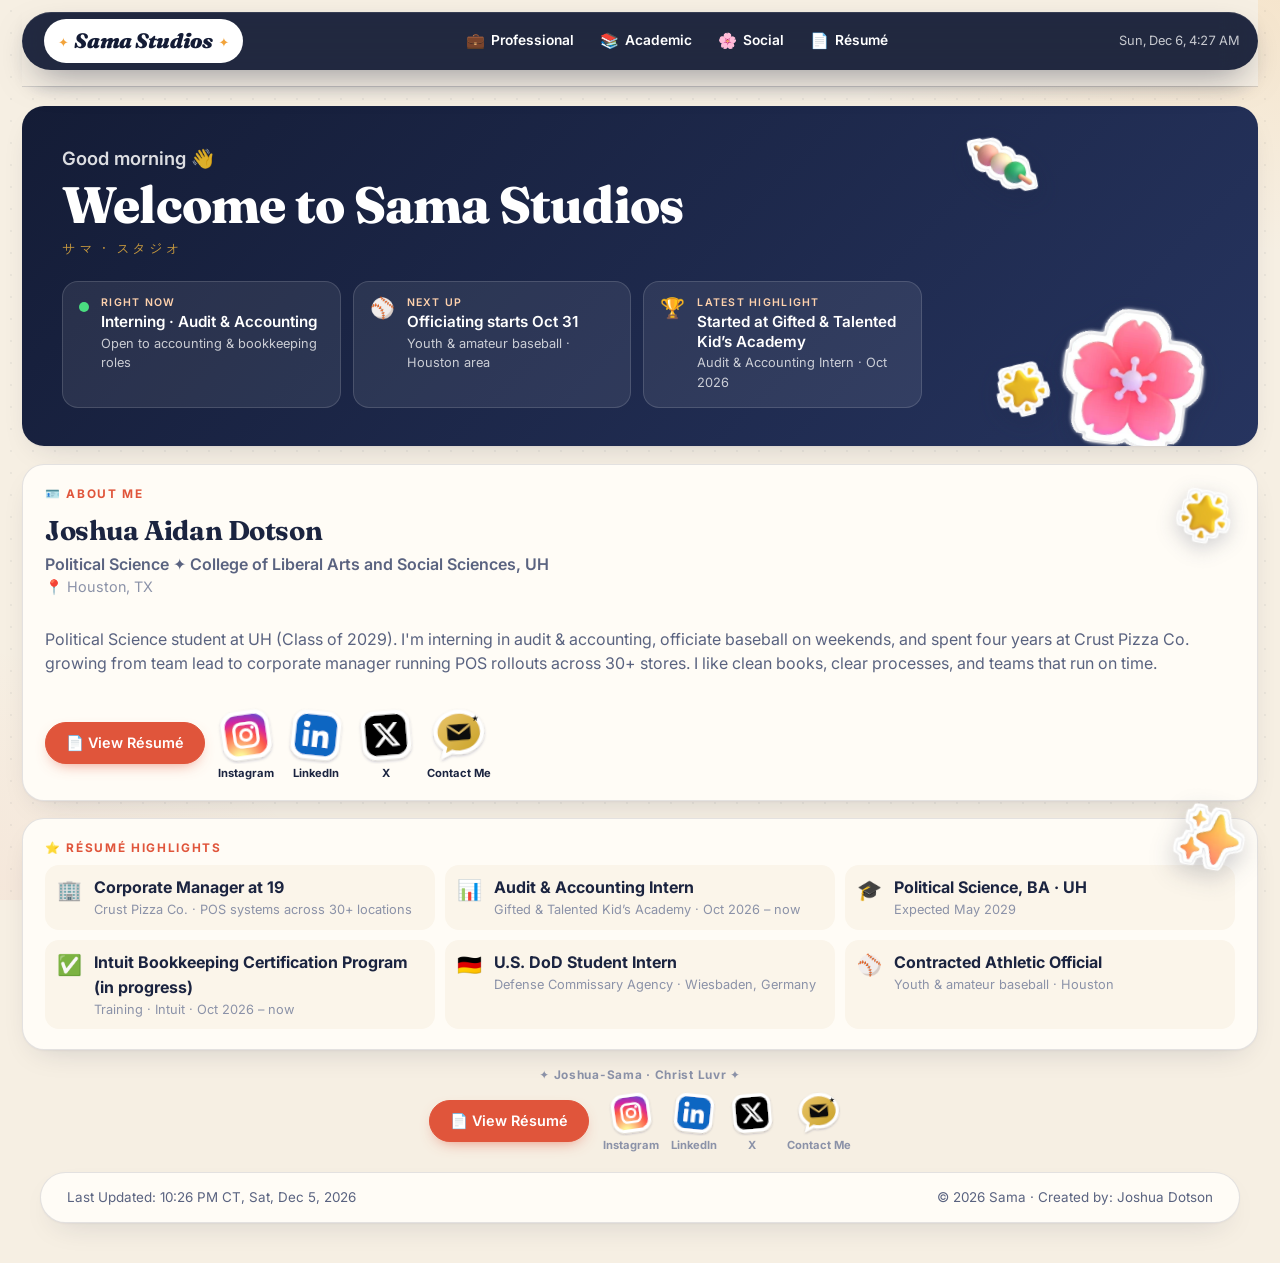
==== index.html @ 43562897 "Fix: Academic hero sticker row clipped 'Contact Me' at phone width after X sticker was added; hero b" ====
<!DOCTYPE html>
<html lang="en"><head><meta charset="UTF-8"><meta name="viewport" content="width=device-width, initial-scale=1">
<title>Professional Board · Sama — Joshua Dotson</title><link rel="manifest" href="manifest.webmanifest?v=3"><meta name="theme-color" content="#141C36"><meta name="apple-mobile-web-app-capable" content="yes"><meta name="mobile-web-app-capable" content="yes"><meta name="apple-mobile-web-app-title" content="Sama Studios"><meta name="apple-mobile-web-app-status-bar-style" content="black-translucent">
<meta name="description" content="N/A">
<link rel="icon" href="assets/favicon.svg?v=3" type="image/svg+xml"><link rel="icon" type="image/png" sizes="32x32" href="assets/favicon-32.png?v=3"><link rel="icon" type="image/png" sizes="16x16" href="assets/favicon-16.png?v=3"><link rel="apple-touch-icon" sizes="180x180" href="assets/apple-touch-icon.png?v=3">
<link rel="preconnect" href="https://fonts.googleapis.com"><link rel="preconnect" href="https://fonts.gstatic.com" crossorigin>
<link href="https://fonts.googleapis.com/css2?family=Inter:wght@400;500;600;700&family=Sora:wght@500;600;700&family=Fraunces:ital,opsz,wght@0,9..144,600..900;1,9..144,600..900&family=Zen+Kaku+Gothic+New:wght@700&display=swap" rel="stylesheet">
<link rel="stylesheet" href="sama-nav.css?v=19"><link rel="stylesheet" href="style.css?v=17"><link rel="stylesheet" href="public-v7.css?v=24"></head>
<body data-page="home">
<div class="bg" aria-hidden="true"></div>
<div id="sama-nav" class="nav-host"></div>
<main class="dash board" id="b-home" data-board="home" data-title="Sama Studios">
<section class="glass panel s12 home-hero"><img class="stk hh-stk" src="assets/stickers/p_cherry_blossom.webp" alt="" aria-hidden="true"><img class="stk hh-stk3" src="assets/stickers/p_glowing_star.webp" alt="" aria-hidden="true"><img class="stk hh-stk2" src="assets/stickers/p_dango.webp" alt="" aria-hidden="true">
<p class="home-greet"><span id="home-greet">Hello</span> 👋</p><h1>Welcome to Sama Studios</h1><p class="home-kana" lang="ja">サマ · スタジオ</p>
<div class="status"><div class="st-i"><span class="st-dot" aria-hidden="true"></span><div><small>Right now</small><b>Interning · Audit &amp; Accounting</b><em>Open to accounting &amp; bookkeeping roles</em></div></div>
<div class="st-i"><span aria-hidden="true">⚾</span><div><small>Next up</small><b>Officiating starts Oct 31</b><em>Youth &amp; amateur baseball · Houston area</em></div></div>
<div class="st-i"><span aria-hidden="true">🏆</span><div><small>Latest highlight</small><b>Started at Gifted &amp; Talented Kid’s Academy</b><em>Audit &amp; Accounting Intern · Oct 2026</em></div></div></div></section>
<section class="glass panel s12 home-about"><div class="ha-top"><div><p class="eyebrow">🪪 About me</p><h2 data-sync="name">Joshua Aidan Dotson</h2><p class="ha-head" data-sync="headline">Political Science ✦ College of Liberal Arts and Social Sciences, UH</p><p class="ha-loc">📍 <span data-sync="location">Houston, TX</span></p></div><img class="ha-stk" src="assets/stickers/p_glowing_star.webp" alt="" aria-hidden="true"></div>
<p class="ha-bio" data-sync="about">Political Science student at UH (Class of 2029). I'm interning in audit &amp; accounting, officiate baseball on weekends, and spent four years at Crust Pizza Co. growing from team lead to corporate manager running POS rollouts across 30+ stores. I like clean books, clear processes, and teams that run on time.</p>
<div class="btns ha-btns"><a class="btn" href="#resume">📄 View Résumé</a><div class="soc-stks"><a class="soc-stk" href="https://instagram.com/joshuaaidandotson" target="_blank" rel="noopener" aria-label="Instagram @joshuaaidandotson"><img src="assets/stickers/stk_ig.svg" alt="" width="58" height="58"><span>Instagram</span></a><a class="soc-stk" href="https://www.linkedin.com/in/joshuaaidandotson/" target="_blank" rel="noopener" aria-label="LinkedIn"><img src="assets/stickers/stk_li.svg" alt="" width="58" height="58"><span>LinkedIn</span></a><a class="soc-stk" href="https://x.com/Joshuwuhhh" target="_blank" rel="noopener" aria-label="X @Joshuwuhhh"><img src="assets/stickers/stk_x.svg" alt="" width="58" height="58"><span>X</span></a><button class="soc-stk" type="button" data-open="contact" aria-label="Contact Me"><img src="assets/stickers/stk_ct.svg" alt="" width="58" height="58"><span>Contact Me</span></button></div></div></section>
<section class="glass panel s12 home-high"><img class="stk hl-stk" src="assets/stickers/p_sparkles.webp" alt="" aria-hidden="true"><p class="eyebrow">⭐ Résumé highlights</p><ul class="hl">
<li><span>🏢</span><div><b>Corporate Manager at 19</b><small>Crust Pizza Co. · POS systems across 30+ locations</small></div></li>
<li><span>📊</span><div><b>Audit &amp; Accounting Intern</b><small>Gifted &amp; Talented Kid’s Academy · Oct 2026 – now</small></div></li>
<li><span>🎓</span><div><b>Political Science, BA · UH</b><small>Expected May 2029</small></div></li>
<li><span>✅</span><div><b>Intuit Bookkeeping Certification Program (in progress)</b><small>Training · Intuit · Oct 2026 – now</small></div></li>
<li><span>🇩🇪</span><div><b>U.S. DoD Student Intern</b><small>Defense Commissary Agency · Wiesbaden, Germany</small></div></li>
<li><span>⚾</span><div><b>Contracted Athletic Official</b><small>Youth &amp; amateur baseball · Houston</small></div></li></ul></section>
</main>
<main class="dash board" id="b-overview" data-board="overview" data-title="Overview" hidden></main>
<main class="dash board" id="b-professional" data-board="professional" data-title="Professional Board" hidden>
<section class="glass panel hero s8 band b-pro"><span class="band-jp" lang="ja" aria-hidden="true">仕事</span><img class="stk band-stk" src="assets/stickers/p_sparkles.webp" alt="" aria-hidden="true"><img class="stk band-stk2" src="assets/stickers/p_crown.webp" alt="" aria-hidden="true"><p class="eyebrow">Contracted Athletic Official</p><h1>💼 Professional Board</h1><p class="lead"><span class="intro">Contracted Athletic Official with experience in corporate management, system development, and operations management.</span><span class="badge"><svg class="ic sm" viewBox="0 0 24 24" aria-hidden="true" focusable="false" fill="none" stroke="currentColor" stroke-width="1.8" stroke-linecap="round" stroke-linejoin="round"> <path d="M6 9H4.5a2.5 2.5 0 0 1 0-5H6" /> <path d="M18 9h1.5a2.5 2.5 0 0 0 0-5H18" /> <path d="M4 22h16" /> <path d="M10 14.66V17c0 .55-.47.98-.97 1.21C7.85 18.75 7 20.24 7 22" /> <path d="M14 14.66V17c0 .55.47.98.97 1.21C16.15 18.75 17 20.24 17 22" /> <path d="M18 2H6v7a6 6 0 0 0 12 0V2Z" /> </svg><span class="bt"><span class="bl" data-banner="professional">Proudest accomplishment</span>: Corporate Manager at 19</span></span></p><div class="btns ha-btns"><a class="btn" href="#resume"><svg class="ic" viewBox="0 0 24 24" aria-hidden="true" focusable="false" fill="none" stroke="currentColor" stroke-width="1.8" stroke-linecap="round" stroke-linejoin="round"> <path d="M15 2H6a2 2 0 0 0-2 2v16a2 2 0 0 0 2 2h12a2 2 0 0 0 2-2V7Z" /> <path d="M14 2v4a2 2 0 0 0 2 2h4" /> <path d="M10 9H8" /> <path d="M16 13H8" /> <path d="M16 17H8" /> </svg>View Résumé</a><div class="soc-stks"><a class="soc-stk" href="https://instagram.com/joshuaaidandotson" target="_blank" rel="noopener" aria-label="Instagram @joshuaaidandotson"><img src="assets/stickers/stk_ig.svg" alt="" width="58" height="58"><span>Instagram</span></a><a class="soc-stk" href="https://www.linkedin.com/in/joshuaaidandotson/" target="_blank" rel="noopener" aria-label="LinkedIn"><img src="assets/stickers/stk_li.svg" alt="" width="58" height="58"><span>LinkedIn</span></a><a class="soc-stk" href="https://x.com/Joshuwuhhh" target="_blank" rel="noopener" aria-label="X @Joshuwuhhh"><img src="assets/stickers/stk_x.svg" alt="" width="58" height="58"><span>X</span></a><button class="soc-stk" type="button" data-open="contact" aria-label="Contact Me"><img src="assets/stickers/stk_ct.svg" alt="" width="58" height="58"><span>Contact Me</span></button></div></div></section><section class="glass panel stat-panel s4" aria-label="Crust Pizza Corporate — POS installations"><p class="slabel">Crust Pizza Corporate — POS installations</p><div class="chart" data-chart="pos"></div></section><section class="glass panel s8 r2"><div class="ptitle"><h3><svg class="ic" viewBox="0 0 24 24" aria-hidden="true" focusable="false" fill="none" stroke="currentColor" stroke-width="1.8" stroke-linecap="round" stroke-linejoin="round"> <path d="M16 20V4a2 2 0 0 0-2-2h-4a2 2 0 0 0-2 2v16" /> <rect width="20" height="14" x="2" y="6" rx="2" /> </svg>Jobs</h3></div><div class="item"><div class="ihead"><h4><svg class="ic sm" viewBox="0 0 24 24" aria-hidden="true" focusable="false" fill="none" stroke="currentColor" stroke-width="1.8" stroke-linecap="round" stroke-linejoin="round"> <path d="M4 15s1-1 4-1 5 2 8 2 4-1 4-1V3s-1 1-4 1-5-2-8-2-4 1-4 1z" /> <line x1="4" x2="4" y1="22" y2="15" /> </svg>Contracted Athletic Official</h4><span class="date">Oct 2026 – Present</span></div><p class="sub">Independent Contractor · Houston, TX · 30 hours/week</p><ul class="list"><li>Officiate full weekend slates of 10–11 games, up to 15 hours per day, while maintaining focus, accuracy, and professionalism.</li><li>Enforce rules consistently in youth and amateur baseball games to keep play fair and safe.</li><li>Make quick, decisive calls under pressure and resolve disputes calmly with coaches, players, and spectators.</li><li>Manage game-day logistics as an independent contractor, including scheduling, pre-game equipment and field checks, and post-game reporting.</li></ul></div><div class="item"><div class="ihead"><h4><svg class="ic sm" viewBox="0 0 24 24" aria-hidden="true" focusable="false" fill="none" stroke="currentColor" stroke-width="1.8" stroke-linecap="round" stroke-linejoin="round"> <path d="m12 14-1 1" /> <path d="m13.75 18.25-1.25 1.42" /> <path d="M17.775 5.654a15.68 15.68 0 0 0-12.121 12.12" /> <path d="M18.8 9.3a1 1 0 0 0 2.1 7.7" /> <path d="M21.964 20.732a1 1 0 0 1-1.232 1.232l-18-5a1 1 0 0 1-.695-1.232A19.68 19.68 0 0 1 15.732 2.037a1 1 0 0 1 1.232.695z" /> </svg>Team Lead → Corporate Manager</h4><span class="date">Jun 2025 – Oct 2026</span></div><p class="sub">Crust Pizza Co. · Houston, TX</p>
<ol class="ladder">
<li class="step st3"><div class="ihead"><b><svg class="ic sm" viewBox="0 0 24 24" aria-hidden="true" focusable="false" fill="none" stroke="currentColor" stroke-width="1.8" stroke-linecap="round" stroke-linejoin="round"> <path d="m12 14-1 1" /> <path d="m13.75 18.25-1.25 1.42" /> <path d="M17.775 5.654a15.68 15.68 0 0 0-12.121 12.12" /> <path d="M18.8 9.3a1 1 0 0 0 2.1 7.7" /> <path d="M21.964 20.732a1 1 0 0 1-1.232 1.232l-18-5a1 1 0 0 1-.695-1.232A19.68 19.68 0 0 1 15.732 2.037a1 1 0 0 1 1.232.695z" /> </svg>Corporate Manager (POS Systems Manager)</b><span class="date">Jun – Oct 2026 · 60+ hrs/week</span></div><ul class="list"><li>Compared and audited sales, labor, and tax data between two POS platforms across 30+ locations, each averaging $10K–$20K in weekly sales, and reported discrepancies to the supervisor and franchisees.</li><li>Served as operating owner of Crust’s POS system, administering POS and digital-ordering access, permissions, and security settings for 100+ user accounts across a multi-location network while keeping admin logins and customer, employee, and sales data confidential.</li><li>Coordinated POS hardware orders with distributor RosperTech worth $1,000–$5,000 per franchisee location, completing 30+ installs at an average of about 3 per week.</li><li>Tested software updates and data-entry workflows for accuracy, documented results as evidence, and communicated findings and recommendations to the supervisor and franchisees.</li></ul></li>
<li class="step st2"><div class="ihead"><b><svg class="ic sm" viewBox="0 0 24 24" aria-hidden="true" focusable="false" fill="none" stroke="currentColor" stroke-width="1.8" stroke-linecap="round" stroke-linejoin="round"> <path d="m12 14-1 1" /> <path d="m13.75 18.25-1.25 1.42" /> <path d="M17.775 5.654a15.68 15.68 0 0 0-12.121 12.12" /> <path d="M18.8 9.3a1 1 0 0 0 2.1 7.7" /> <path d="M21.964 20.732a1 1 0 0 1-1.232 1.232l-18-5a1 1 0 0 1-.695-1.232A19.68 19.68 0 0 1 15.732 2.037a1 1 0 0 1 1.232.695z" /> </svg>Assistant Store Manager</b><span class="date">Nov 2025 – Jun 2026 · 35–40 hrs/week</span></div><ul class="list"><li>Supervised a team of 7 and hired 10+ employees, creating a training workflow that accelerated onboarding and conducting monthly performance reviews and targeted coaching.</li><li>Directed front- and back-of-house operations to meet health, safety, and regulatory requirements, passing every health inspection with scores of 99/100 nearly every time.</li><li>Counted and reconciled 3 cash drawers of $200 each per shift, 7 shifts a week, with zero overages or shortages.</li><li>Wrote and enforced 5 standard operating procedures that improved labor percentage and ticket times.</li></ul></li>
<li class="step st1"><div class="ihead"><b><svg class="ic sm" viewBox="0 0 24 24" aria-hidden="true" focusable="false" fill="none" stroke="currentColor" stroke-width="1.8" stroke-linecap="round" stroke-linejoin="round"> <path d="m12 14-1 1" /> <path d="m13.75 18.25-1.25 1.42" /> <path d="M17.775 5.654a15.68 15.68 0 0 0-12.121 12.12" /> <path d="M18.8 9.3a1 1 0 0 0 2.1 7.7" /> <path d="M21.964 20.732a1 1 0 0 1-1.232 1.232l-18-5a1 1 0 0 1-.695-1.232A19.68 19.68 0 0 1 15.732 2.037a1 1 0 0 1 1.232.695z" /> </svg>Team Lead</b><span class="date">Jun – Nov 2025 · 30–40 hrs/week</span></div><ul class="list"><li>Ran opening and closing procedures, including cash handling, register reconciliation, and securing the store as keyholder.</li><li>Managed the point-of-sale and online ordering systems across company locations, including updating menus, correcting order and ticket errors, and working with vendors to resolve technical issues.</li><li>Supervised front- and back-of-house staff during shifts by assigning tasks, coaching new hires, and making sure food quality and service standards were met, filling in for the manager when needed.</li><li>Monitored inventory, food safety, and cleanliness for compliance with health code and company standards.</li></ul></li>
</ol></div></section><figure class="glass panel photo-card s4 profile"><img src="assets/joshua-profile.jpg" alt="Joshua Dotson in a brown shirt and glasses under neon lights by a red staircase" loading="lazy" decoding="async"></figure><section class="glass panel stat-panel s4" aria-label="Corporate store inspections"><p class="slabel">Corporate store inspections</p><div class="chart" data-chart="inspect"></div><small class="cap">Scored 99/100 nearly every time</small></section><figure class="glass panel photo-card s4"><img src="assets/crust-video-still.jpg" alt="Joshua giving a peace sign behind two Crust Pizza Co. coworkers" loading="lazy" decoding="async"></figure><section class="glass panel s8"><div class="ptitle"><h3><svg class="ic" viewBox="0 0 24 24" aria-hidden="true" focusable="false" fill="none" stroke="currentColor" stroke-width="1.8" stroke-linecap="round" stroke-linejoin="round"> <line x1="3" x2="21" y1="22" y2="22" /> <line x1="6" x2="6" y1="18" y2="11" /> <line x1="10" x2="10" y1="18" y2="11" /> <line x1="14" x2="14" y1="18" y2="11" /> <line x1="18" x2="18" y1="18" y2="11" /> <polygon points="12 2 20 7 4 7" /> </svg>Internships</h3></div><div class="item"><div class="ihead"><h4><svg class="ic sm" viewBox="0 0 24 24" aria-hidden="true" focusable="false" fill="none" stroke="currentColor" stroke-width="1.8" stroke-linecap="round" stroke-linejoin="round"> <path d="M9 12h.01" /> <path d="M15 12h.01" /> <path d="M10 16c.5.3 1.2.5 2 .5s1.5-.2 2-.5" /> <path d="M19 6.3a9 9 0 0 1 1.8 3.9 2 2 0 0 1 0 3.6 9 9 0 0 1-17.6 0 2 2 0 0 1 0-3.6A9 9 0 0 1 12 3c2 0 3.5 1.1 3.5 2.5s-.9 2.5-2 2.5c-.8 0-1.5-.4-1.5-1" /> </svg>Audit &amp; Accounting Intern</h4><span class="date">Oct 2026 – Present</span></div><p class="sub">Gifted &amp; Talented Kid’s Academy · Houston, TX · 10 hours/week</p><ul class="list"><li>Support account reconciliations and audit-readiness reviews, reviewing financial records as evidence of accuracy and compliance.</li><li>Record about 20 general ledger entries per week with the CEO and review them for accuracy.</li><li>Process bi-weekly payroll for 20 employees, including recording hours and reconciling payroll records.</li><li>Manage the academy's social media accounts, growing its TikTok by about 1,000 followers.</li></ul></div><div class="item"><div class="ihead"><h4><svg class="ic sm" viewBox="0 0 24 24" aria-hidden="true" focusable="false" fill="none" stroke="currentColor" stroke-width="1.8" stroke-linecap="round" stroke-linejoin="round"> <path d="M20 13c0 5-3.5 7.5-7.66 8.95a1 1 0 0 1-.67-.01C7.5 20.5 4 18 4 13V6a1 1 0 0 1 1-1c2 0 4.5-1.2 6.24-2.72a1.17 1.17 0 0 1 1.52 0C14.51 3.81 17 5 19 5a1 1 0 0 1 1 1z" /> </svg>Student Intern (Contract Extension)</h4><span class="date">Jun – Oct 2024</span></div><p class="sub">U.S. Department of Defense (Defense Commissary Agency) · Wiesbaden, Germany · 20 hours/week</p><ul class="list"><li>Audited department compliance with federal health, safety, and operating standards; maintained accurate daily logs.</li><li>Processed about 50 cash and card POS transactions per shift (about $500 daily) and reconciled cash drawers in accordance with internal financial controls.</li><li>Analyzed historical sales data with store management to estimate daily production needs and align supply with demand.</li><li>Conducted daily inventory counts and tracked perishable shelf life to support stock planning, shrink control, and cost accounting.</li></ul></div></section><section class="glass panel s4"><div class="ptitle"><h3><svg class="ic" viewBox="0 0 24 24" aria-hidden="true" focusable="false" fill="none" stroke="currentColor" stroke-width="1.8" stroke-linecap="round" stroke-linejoin="round"> <path d="M9.937 15.5A2 2 0 0 0 8.5 14.063l-6.135-1.582a.5.5 0 0 1 0-.962L8.5 9.936A2 2 0 0 0 9.937 8.5l1.582-6.135a.5.5 0 0 1 .963 0L14.063 8.5A2 2 0 0 0 15.5 9.937l6.135 1.581a.5.5 0 0 1 0 .964L15.5 14.063a2 2 0 0 0-1.437 1.437l-1.582 6.135a.5.5 0 0 1-.963 0z" /> <path d="M20 3v4" /> <path d="M22 5h-4" /> <path d="M4 17v2" /> <path d="M5 18H3" /> </svg>Skills</h3></div><ul class="rskills"><li>Internal Controls</li><li>Audit Documentation</li><li>Excel Proficiency</li><li>QuickBooks Proficiency</li><li>POS Administration</li><li>JIRA Proficiency</li><li>Monday.com Proficiency</li><li>AI Automation &amp; Data Validation</li><li>Vendor Management</li></ul></section><section class="glass panel s4"><div class="ptitle"><h3><svg class="ic" viewBox="0 0 24 24" aria-hidden="true" focusable="false" fill="none" stroke="currentColor" stroke-width="1.8" stroke-linecap="round" stroke-linejoin="round"> <path d="M9 20H4a2 2 0 0 1-2-2V5a2 2 0 0 1 2-2h3.9a2 2 0 0 1 1.69.9l.81 1.2a2 2 0 0 0 1.67.9H20a2 2 0 0 1 2 2v5" /> <circle cx="13" cy="12" r="2" /> <path d="M18 19c-2.8 0-5-2.2-5-5v8" /> <circle cx="20" cy="19" r="2" /> </svg>Projects</h3></div><div class="proj"><svg class="ic" viewBox="0 0 24 24" aria-hidden="true" focusable="false" fill="none" stroke="currentColor" stroke-width="1.8" stroke-linecap="round" stroke-linejoin="round"> <circle cx="12" cy="12" r="10" /> <path d="M12 2a14.5 14.5 0 0 0 0 20 14.5 14.5 0 0 0 0-20" /> <path d="M2 12h20" /> </svg><div><h4>Sama Studios</h4><p>A personal profile site I built to deepen my understanding of information systems.</p></div></div><div class="proj"><svg class="ic" viewBox="0 0 24 24" aria-hidden="true" focusable="false" fill="none" stroke="currentColor" stroke-width="1.8" stroke-linecap="round" stroke-linejoin="round"> <path d="m9 10 2 2 4-4" /> <rect width="20" height="14" x="2" y="3" rx="2" /> <path d="M12 17v4" /> <path d="M8 21h8" /> </svg><div><h4>Crust POS Beta Testing Project</h4><p>Helped develop and test Crust&#x27;s proprietary POS system ahead of its company-wide launch.</p></div></div></section><section class="glass panel s8"><div class="ptitle"><h3><svg class="ic" viewBox="0 0 24 24" aria-hidden="true" focusable="false" fill="none" stroke="currentColor" stroke-width="1.8" stroke-linecap="round" stroke-linejoin="round"> <path d="M6 9H4.5a2.5 2.5 0 0 1 0-5H6" /> <path d="M18 9h1.5a2.5 2.5 0 0 0 0-5H18" /> <path d="M4 22h16" /> <path d="M10 14.66V17c0 .55-.47.98-.97 1.21C7.85 18.75 7 20.24 7 22" /> <path d="M14 14.66V17c0 .55.47.98.97 1.21C16.15 18.75 17 20.24 17 22" /> <path d="M18 2H6v7a6 6 0 0 0 12 0V2Z" /> </svg>Awards</h3></div><ul class="awards aw2"><li><b class="awn"><svg class="ic sm" viewBox="0 0 24 24" aria-hidden="true" focusable="false" fill="none" stroke="currentColor" stroke-width="1.8" stroke-linecap="round" stroke-linejoin="round"> <path d="m15.477 12.89 1.515 8.526a.5.5 0 0 1-.81.47l-3.58-2.687a1 1 0 0 0-1.197 0l-3.586 2.686a.5.5 0 0 1-.81-.469l1.514-8.526" /> <circle cx="12" cy="8" r="6" /> </svg>Team Leadership Award</b><span class="awmeta"><span class="pill">Crust Pizza Co.</span><span class="pill">12/25</span></span><p class="awd">Awarded by the General Manager in recognition of outstanding leadership.</p></li><li><b class="awn"><svg class="ic sm" viewBox="0 0 24 24" aria-hidden="true" focusable="false" fill="none" stroke="currentColor" stroke-width="1.8" stroke-linecap="round" stroke-linejoin="round"> <path d="m15.477 12.89 1.515 8.526a.5.5 0 0 1-.81.47l-3.58-2.687a1 1 0 0 0-1.197 0l-3.586 2.686a.5.5 0 0 1-.81-.469l1.514-8.526" /> <circle cx="12" cy="8" r="6" /> </svg>Employee of the Month</b><span class="awmeta"><span class="pill">Crust Pizza Co.</span><span class="pill">11/25</span></span><p class="awd">Nominated by my team and recognized for exceptional performance.</p></li><li><b class="awn"><svg class="ic sm" viewBox="0 0 24 24" aria-hidden="true" focusable="false" fill="none" stroke="currentColor" stroke-width="1.8" stroke-linecap="round" stroke-linejoin="round"> <path d="m15.477 12.89 1.515 8.526a.5.5 0 0 1-.81.47l-3.58-2.687a1 1 0 0 0-1.197 0l-3.586 2.686a.5.5 0 0 1-.81-.469l1.514-8.526" /> <circle cx="12" cy="8" r="6" /> </svg>Corporate Recognition</b><span class="awmeta"><span class="pill">Crust Pizza Co.</span><span class="pill">05/26</span></span><p class="awd">Recognized by Corporate for outstanding performance.</p></li></ul></section>
</main><main class="dash board" id="b-academic" data-board="academic" data-title="Academic Board" hidden>
<section class="glass panel hero s8 band b-aca"><span class="band-jp" lang="ja" aria-hidden="true">学業</span><img class="stk band-stk" src="assets/stickers/p_glowing_star.webp" alt="" aria-hidden="true"><img class="stk band-stk2" src="assets/stickers/p_uh.webp" alt="" aria-hidden="true"><p class="eyebrow">Political Science Student at University of Houston</p><h1>📚 Academic Board</h1><p class="lead"><span class="intro">I&#x27;m a political science student at the University of Houston, working toward a career as an auditor. I currently hold a <span data-sync="gpa">3.57</span> GPA at UH.</span><span class="badge"><svg class="ic sm" viewBox="0 0 24 24" aria-hidden="true" focusable="false" fill="none" stroke="currentColor" stroke-width="1.8" stroke-linecap="round" stroke-linejoin="round"> <path d="M6 9H4.5a2.5 2.5 0 0 1 0-5H6" /> <path d="M18 9h1.5a2.5 2.5 0 0 0 0-5H18" /> <path d="M4 22h16" /> <path d="M10 14.66V17c0 .55-.47.98-.97 1.21C7.85 18.75 7 20.24 7 22" /> <path d="M14 14.66V17c0 .55.47.98.97 1.21C16.15 18.75 17 20.24 17 22" /> <path d="M18 2H6v7a6 6 0 0 0 12 0V2Z" /> </svg><span class="bt"><span class="bl" data-banner="academic">Proudest academic achievement</span>: Dean's List Achievement</span></span></p><div class="btns ha-btns"><a class="btn" href="https://www.uh.edu/class/political-science/" target="_blank" rel="noopener"><svg class="ic" viewBox="0 0 24 24" aria-hidden="true" focusable="false" fill="none" stroke="currentColor" stroke-width="1.8" stroke-linecap="round" stroke-linejoin="round"> <path d="M14 22v-4a2 2 0 1 0-4 0v4" /> <path d="m18 10 3.447 1.724a1 1 0 0 1 .553.894V20a2 2 0 0 1-2 2H4a2 2 0 0 1-2-2v-7.382a1 1 0 0 1 .553-.894L6 10" /> <path d="M18 5v17" /> <path d="m4 6 7.106-3.553a2 2 0 0 1 1.788 0L20 6" /> <path d="M6 5v17" /> <circle cx="12" cy="9" r="2" /> </svg>Political Science</a><div class="soc-stks"><span class="soc-stk ach-stk" role="img" aria-label="Dean's List, Spring 2026: achievement sticker, coming soon"><img src="assets/stickers/w_military_medal.webp" alt="" aria-hidden="true" width="58" height="58"><span>Dean's List · Spring 2026</span><small class="ach-soon">Coming soon</small></span><a class="soc-stk" href="https://www.linkedin.com/in/joshuaaidandotson/" target="_blank" rel="noopener" aria-label="LinkedIn"><img src="assets/stickers/stk_li.svg" alt="" width="58" height="58"><span>LinkedIn</span></a><a class="soc-stk" href="https://x.com/Joshuwuhhh" target="_blank" rel="noopener" aria-label="X @Joshuwuhhh"><img src="assets/stickers/stk_x.svg" alt="" width="58" height="58"><span>X</span></a><button class="soc-stk" type="button" data-open="contact" aria-label="Contact Me"><img src="assets/stickers/stk_ct.svg" alt="" width="58" height="58"><span>Contact Me</span></button></div></div></section><section class="glass panel stat-panel s4" aria-label="GPA by school"><p class="slabel">GPA by school</p><div class="chart" data-chart="gpa_both"></div><small class="cap">Out of 4.0</small></section><section class="glass panel s8"><div class="ptitle"><h3><svg class="ic" viewBox="0 0 24 24" aria-hidden="true" focusable="false" fill="none" stroke="currentColor" stroke-width="1.8" stroke-linecap="round" stroke-linejoin="round"> <path d="M21.42 10.922a1 1 0 0 0-.019-1.838L12.83 5.18a2 2 0 0 0-1.66 0L2.6 9.08a1 1 0 0 0 0 1.832l8.57 3.908a2 2 0 0 0 1.66 0z" /> <path d="M22 10v6" /> <path d="M6 12.5V16a6 3 0 0 0 12 0v-3.5" /> </svg>Educational Institutions</h3></div><div class="cols">
<div class="inst"><h4><svg class="ic sm" viewBox="0 0 24 24" aria-hidden="true" focusable="false" fill="none" stroke="currentColor" stroke-width="1.8" stroke-linecap="round" stroke-linejoin="round"> <path d="M14 22v-4a2 2 0 1 0-4 0v4" /> <path d="m18 10 3.447 1.724a1 1 0 0 1 .553.894V20a2 2 0 0 1-2 2H4a2 2 0 0 1-2-2v-7.382a1 1 0 0 1 .553-.894L6 10" /> <path d="M18 5v17" /> <path d="m4 6 7.106-3.553a2 2 0 0 1 1.788 0L20 6" /> <path d="M6 5v17" /> <circle cx="12" cy="9" r="2" /> </svg>University of Houston</h4><p class="sub">Houston, TX · Aug 2025 – Present</p><ul class="list"><li>Bachelor of Arts, Political Science (Expected May 2029)</li><li>GPA: <span data-sync="gpa">3.57</span>/4.0 · 36 completed credit hours: 21 UH + 15 transfer (48 upon completion of Fall 2026)</li><li>Relevant coursework: GOVT 2305 (A), GOVT 2306 (A), ENGL 1301, ENGL 1302 (writing)</li></ul></div>
<div class="inst"><h4><svg class="ic sm" viewBox="0 0 24 24" aria-hidden="true" focusable="false" fill="none" stroke="currentColor" stroke-width="1.8" stroke-linecap="round" stroke-linejoin="round"> <path d="M12 7v14" /> <path d="M3 18a1 1 0 0 1-1-1V4a1 1 0 0 1 1-1h5a4 4 0 0 1 4 4 4 4 0 0 1 4-4h5a1 1 0 0 1 1 1v13a1 1 0 0 1-1 1h-6a3 3 0 0 0-3 3 3 3 0 0 0-3-3z" /> </svg>Lone Star College</h4><p class="sub">Houston, TX · Dec 2025 – Present</p><ul class="list"><li>Transfer Coursework · 15 semester hours · GPA 3.80/4.0</li><li>Relevant coursework: ACCT 2301 (A), MATH 1314 (A), PSYC 2301 (A), EDUC 1300 (A), SOCI 1301 (B)</li></ul></div>
<div class="inst"><h4><svg class="ic sm" viewBox="0 0 24 24" aria-hidden="true" focusable="false" fill="none" stroke="currentColor" stroke-width="1.8" stroke-linecap="round" stroke-linejoin="round"> <path d="M20 13c0 5-3.5 7.5-7.66 8.95a1 1 0 0 1-.67-.01C7.5 20.5 4 18 4 13V6a1 1 0 0 1 1-1c2 0 4.5-1.2 6.24-2.72a1.17 1.17 0 0 1 1.52 0C14.51 3.81 17 5 19 5a1 1 0 0 1 1 1z" /> </svg>Wiesbaden High School (DoDEA)</h4><p class="sub">Wiesbaden, Germany · Graduated May 2025</p><ul class="list"><li>GPA 3.5</li></ul></div>
</div></section><figure class="glass panel photo-card s4"><img src="assets/academic-essay.jpg" alt="Handwritten essay draft on lined paper" loading="lazy" decoding="async"></figure><section class="glass panel s8"><div class="ptitle"><h3><svg class="ic" viewBox="0 0 24 24" aria-hidden="true" focusable="false" fill="none" stroke="currentColor" stroke-width="1.8" stroke-linecap="round" stroke-linejoin="round"> <path d="M12 7v14" /> <path d="M3 18a1 1 0 0 1-1-1V4a1 1 0 0 1 1-1h5a4 4 0 0 1 4 4 4 4 0 0 1 4-4h5a1 1 0 0 1 1 1v13a1 1 0 0 1-1 1h-6a3 3 0 0 0-3 3 3 3 0 0 0-3-3z" /> </svg>Current classes</h3></div><table class="tbl"><thead><tr><th>Course</th><th>Title</th></tr></thead><tbody><tr><td>ENTR 3310</td><td>Entrepreneurship</td></tr><tr><td>BUSI 1301</td><td>Business Principles</td></tr><tr><td>TECH 1301</td><td>Intro to Data Analytics Tools</td></tr><tr><td>HIST 1302</td><td>The U.S. Since 1877</td></tr></tbody></table><p class="hint">Fall 2026</p></section><section class="glass panel stat-panel s4" aria-label="Credit hours toward graduation"><p class="slabel">Credit hours toward graduation</p><div class="chart" data-chart="credits"></div><small class="cap">120 hours required</small></section><section class="glass panel s8"><div class="ptitle"><h3><svg class="ic" viewBox="0 0 24 24" aria-hidden="true" focusable="false" fill="none" stroke="currentColor" stroke-width="1.8" stroke-linecap="round" stroke-linejoin="round"> <path d="M15 14c.2-1 .7-1.7 1.5-2.5 1-.9 1.5-2.2 1.5-3.5A6 6 0 0 0 6 8c0 1 .2 2.2 1.5 3.5.7.7 1.3 1.5 1.5 2.5" /> <path d="M9 18h6" /> <path d="M10 22h4" /> </svg>What I'm studying &amp; why</h3></div><p>I&#x27;m studying accounting because I want to become an auditor. I enjoy double-checking work and making sure a company stays transparent, with nothing happening behind the scenes.</p></section><figure class="glass panel photo-card s4"><img src="assets/academic-jrotc-creed.jpg" alt="Junior ROTC Cadet Creed poster on a corkboard" loading="lazy" decoding="async"></figure><section class="glass panel s6"><div class="ptitle"><h3><svg class="ic" viewBox="0 0 24 24" aria-hidden="true" focusable="false" fill="none" stroke="currentColor" stroke-width="1.8" stroke-linecap="round" stroke-linejoin="round"> <path d="M6 9H4.5a2.5 2.5 0 0 1 0-5H6" /> <path d="M18 9h1.5a2.5 2.5 0 0 0 0-5H18" /> <path d="M4 22h16" /> <path d="M10 14.66V17c0 .55-.47.98-.97 1.21C7.85 18.75 7 20.24 7 22" /> <path d="M14 14.66V17c0 .55.47.98.97 1.21C16.15 18.75 17 20.24 17 22" /> <path d="M18 2H6v7a6 6 0 0 0 12 0V2Z" /> </svg>Awards</h3></div><ul class="awards"><li><b>Dean's List, Spring 2026</b><span class="">University of Houston</span></li></ul></section><section class="glass panel s6"><div class="ptitle"><h3><svg class="ic" viewBox="0 0 24 24" aria-hidden="true" focusable="false" fill="none" stroke="currentColor" stroke-width="1.8" stroke-linecap="round" stroke-linejoin="round"> <path d="M16 21v-2a4 4 0 0 0-4-4H6a4 4 0 0 0-4 4v2" /> <circle cx="9" cy="7" r="4" /> <path d="M22 21v-2a4 4 0 0 0-3-3.87" /> <path d="M16 3.13a4 4 0 0 1 0 7.75" /> </svg>Organizations</h3></div><div class="item"><div class="ihead"><h4><svg class="ic sm" viewBox="0 0 24 24" aria-hidden="true" focusable="false" fill="none" stroke="currentColor" stroke-width="1.8" stroke-linecap="round" stroke-linejoin="round"> <line x1="3" x2="21" y1="22" y2="22" /> <line x1="6" x2="6" y1="18" y2="11" /> <line x1="10" x2="10" y1="18" y2="11" /> <line x1="14" x2="14" y1="18" y2="11" /> <line x1="18" x2="18" y1="18" y2="11" /> <polygon points="12 2 20 7 4 7" /> </svg>Internal Audit Student Association</h4></div><p class="sub">Associate · University of Houston · Oct 2026 – Present</p></div></section>
</main><main class="dash board" id="b-personal" data-board="personal" data-title="Social" hidden>
<section class="glass panel hero s8 band b-soc"><span class="band-jp" lang="ja" aria-hidden="true">信仰</span><img class="stk band-stk" src="assets/stickers/p_latin_cross.webp" alt="" aria-hidden="true"><img class="stk band-stk2" src="assets/stickers/p_ps.webp" alt="" aria-hidden="true"><p class="eyebrow">Christ Luvr</p><h1>🌸 Social</h1><p class="lead"><span class="intro">Honestly, I just want to live a peaceful life in a two-story condo. I love Jesus Christ, and I believe that if I keep working hard, my dreams will come to fruition.</span><span class="badge"><svg class="ic sm" viewBox="0 0 24 24" aria-hidden="true" focusable="false" fill="none" stroke="currentColor" stroke-width="1.8" stroke-linecap="round" stroke-linejoin="round"> <path d="M6 9H4.5a2.5 2.5 0 0 1 0-5H6" /> <path d="M18 9h1.5a2.5 2.5 0 0 0 0-5H18" /> <path d="M4 22h16" /> <path d="M10 14.66V17c0 .55-.47.98-.97 1.21C7.85 18.75 7 20.24 7 22" /> <path d="M14 14.66V17c0 .55.47.98.97 1.21C16.15 18.75 17 20.24 17 22" /> <path d="M18 2H6v7a6 6 0 0 0 12 0V2Z" /> </svg><span class="bt"><span class="bl" data-banner="personal">Current goal</span>: Getting back in the gym</span></span></p><div class="btns ha-btns"><a class="btn" href="https://profile.playstation.com/oshuwuh" target="_blank" rel="noopener"><svg class="ic" viewBox="0 0 24 24" aria-hidden="true" focusable="false" fill="currentColor"><path d="M8.984 2.596v17.547l3.915 1.261V6.688c0-.69.304-1.151.794-.991.636.18.76.814.76 1.505v5.875c2.441 1.193 4.362-.002 4.362-3.152 0-3.237-1.126-4.675-4.438-5.827-1.307-.448-3.728-1.186-5.39-1.502zm4.656 16.241l6.296-2.275c.715-.258.826-.625.246-.818-.586-.192-1.637-.139-2.357.123l-4.205 1.5V14.98l.24-.085s1.201-.42 2.913-.615c1.696-.18 3.785.03 5.437.661 1.848.601 2.04 1.472 1.576 2.072-.465.6-1.622 1.036-1.622 1.036l-8.544 3.107V18.86zM1.807 18.6c-1.9-.545-2.214-1.668-1.352-2.32.801-.586 2.16-1.052 2.16-1.052l5.615-2.013v2.313L4.205 17c-.705.271-.825.632-.239.826.586.195 1.637.15 2.343-.12L8.247 17v2.074c-.12.03-.256.044-.39.073-1.939.331-3.996.196-6.038-.479z"/></svg>Playstation Profile</a><div class="soc-stks"><a class="soc-stk" href="https://www.real-fake-doors.com/" target="_blank" rel="noopener" aria-label="Click me"><img src="assets/stickers/p_sparkles.webp" alt="" width="58" height="58"><span>Click me</span></a><a class="soc-stk" href="https://instagram.com/joshuaaidandotson" target="_blank" rel="noopener" aria-label="Instagram @joshuaaidandotson"><img src="assets/stickers/stk_ig.svg" alt="" width="58" height="58"><span>Instagram</span></a><button class="soc-stk" type="button" data-open="contact" aria-label="Contact Me"><img src="assets/stickers/stk_ct.svg" alt="" width="58" height="58"><span>Contact Me</span></button></div></div></section><section class="glass panel stat-panel s4" aria-label="GTA VI release countdown"><p class="slabel">GTA VI release countdown</p><div class="chart" data-chart="gta"></div></section><section class="glass panel s4"><div class="ptitle"><h3><svg class="ic" viewBox="0 0 24 24" aria-hidden="true" focusable="false" fill="none" stroke="currentColor" stroke-width="1.8" stroke-linecap="round" stroke-linejoin="round"> <circle cx="12" cy="12" r="10" /> <circle cx="12" cy="12" r="6" /> <circle cx="12" cy="12" r="2" /> </svg>Goals</h3></div><ol class="list goals"><li>Praise God</li><li>Help the community</li><li>Get filthy rich</li></ol></section><section class="glass panel s4"><div class="ptitle"><h3><svg class="ic" viewBox="0 0 24 24" aria-hidden="true" focusable="false" fill="none" stroke="currentColor" stroke-width="1.8" stroke-linecap="round" stroke-linejoin="round"> <path d="M19 21v-2a4 4 0 0 0-4-4H9a4 4 0 0 0-4 4v2" /> <circle cx="12" cy="7" r="4" /> </svg>Short bio</h3></div><p>My name is Josh, and I love Jesus and anime. Most days I&#x27;m working or studying, and when I&#x27;m not, I&#x27;m gaming or spending time with my family. I do Bible study every morning at 9 AM, so if you&#x27;re ever interested, reach out!</p></section><figure class="glass panel photo-card s4"><img src="assets/joshua-restaurant.jpg" alt="Joshua in a brown tee in a restaurant booth under amber lights" loading="lazy" decoding="async"></figure><section class="glass panel stat-panel s4" aria-label="Birthday countdown — March 20"><p class="slabel">Birthday countdown — March 20</p><div class="chart" data-chart="bday"></div></section><section class="glass panel s4"><div class="ptitle"><h3><svg class="ic" viewBox="0 0 24 24" aria-hidden="true" focusable="false" fill="none" stroke="currentColor" stroke-width="1.8" stroke-linecap="round" stroke-linejoin="round"> <circle cx="12" cy="12" r="10" /> <path d="M6 12c0-1.7.7-3.2 1.8-4.2" /> <circle cx="12" cy="12" r="2" /> <path d="M18 12c0 1.7-.7 3.2-1.8 4.2" /> </svg>Song</h3></div><div class="vinyl-wrap"><div class="vinyl" aria-hidden="true"><span style="background:#111 url(assets/lasers-cover.jpg) center/cover"></span></div><div><b>The Show Goes On</b><p class="sub">Lupe Fiasco · <i>Lasers</i></p><img class="cover" src="assets/lasers-cover.jpg" alt="Lasers album cover by Lupe Fiasco" width="72" height="72"></div></div></section><section class="glass panel s8"><div class="ptitle"><h3><svg class="ic" viewBox="0 0 24 24" aria-hidden="true" focusable="false" fill="none" stroke="currentColor" stroke-width="1.8" stroke-linecap="round" stroke-linejoin="round"> <path d="M19 14c1.49-1.46 3-3.21 3-5.5A5.5 5.5 0 0 0 16.5 3c-1.76 0-3 .5-4.5 2-1.5-1.5-2.74-2-4.5-2A5.5 5.5 0 0 0 2 8.5c0 2.3 1.5 4.05 3 5.5l7 7Z" /> </svg>Interests</h3></div><div class="interests"><div class="int"><b><svg class="ic sm" viewBox="0 0 24 24" aria-hidden="true" focusable="false" fill="none" stroke="currentColor" stroke-width="1.8" stroke-linecap="round" stroke-linejoin="round"> <line x1="6" x2="10" y1="11" y2="11" /> <line x1="8" x2="8" y1="9" y2="13" /> <line x1="15" x2="15.01" y1="12" y2="12" /> <line x1="18" x2="18.01" y1="10" y2="10" /> <path d="M17.32 5H6.68a4 4 0 0 0-3.978 3.59c-.006.052-.01.101-.017.152C2.604 9.416 2 14.456 2 16a3 3 0 0 0 3 3c1 0 1.5-.5 2-1l1.414-1.414A2 2 0 0 1 9.828 16h4.344a2 2 0 0 1 1.414.586L17 18c.5.5 1 1 2 1a3 3 0 0 0 3-3c0-1.545-.604-6.584-.685-7.258-.007-.05-.011-.1-.017-.151A4 4 0 0 0 17.32 5z" /> </svg>Games</b><ul class="list"><li>GTA</li><li>Overwatch</li><li>Red Dead Redemption</li></ul></div><div class="int"><b><svg class="ic sm" viewBox="0 0 24 24" aria-hidden="true" focusable="false" fill="none" stroke="currentColor" stroke-width="1.8" stroke-linecap="round" stroke-linejoin="round"> <path d="M3 14h3a2 2 0 0 1 2 2v3a2 2 0 0 1-2 2H5a2 2 0 0 1-2-2v-7a9 9 0 0 1 18 0v7a2 2 0 0 1-2 2h-1a2 2 0 0 1-2-2v-3a2 2 0 0 1 2-2h3" /> </svg>Music</b><ul class="list"><li>Kendrick Lamar</li><li>Kid Cudi</li><li>MF DOOM</li><li>Mac Miller</li></ul></div><div class="int"><b><svg class="ic sm" viewBox="0 0 24 24" aria-hidden="true" focusable="false" fill="none" stroke="currentColor" stroke-width="1.8" stroke-linecap="round" stroke-linejoin="round"> <path d="M6 9H4.5a2.5 2.5 0 0 1 0-5H6" /> <path d="M18 9h1.5a2.5 2.5 0 0 0 0-5H18" /> <path d="M4 22h16" /> <path d="M10 14.66V17c0 .55-.47.98-.97 1.21C7.85 18.75 7 20.24 7 22" /> <path d="M14 14.66V17c0 .55.47.98.97 1.21C16.15 18.75 17 20.24 17 22" /> <path d="M18 2H6v7a6 6 0 0 0 12 0V2Z" /> </svg>Sports</b><ul class="list"><li>Soccer</li><li>Baseball</li><li>Swim</li></ul></div><div class="int"><b><svg class="ic sm" viewBox="0 0 24 24" aria-hidden="true" focusable="false" fill="none" stroke="currentColor" stroke-width="1.8" stroke-linecap="round" stroke-linejoin="round"> <path d="M3 2v7c0 1.1.9 2 2 2h4a2 2 0 0 0 2-2V2" /> <path d="M7 2v20" /> <path d="M21 15V2a5 5 0 0 0-5 5v6c0 1.1.9 2 2 2h3Zm0 0v7" /> </svg>Food</b><ul class="list"><li>Hibachi (New York Steak)</li><li>Fried Rice</li><li>Tacos</li><li>Chipotle</li></ul></div><div class="int"><b><svg class="ic sm" viewBox="0 0 24 24" aria-hidden="true" focusable="false" fill="none" stroke="currentColor" stroke-width="1.8" stroke-linecap="round" stroke-linejoin="round"> <rect width="20" height="15" x="2" y="7" rx="2" ry="2" /> <polyline points="17 2 12 7 7 2" /> </svg>TV</b><ul class="list"><li>That Time I Got Reincarnated as a Slime</li><li>Black Clover</li><li>Abbott Elementary</li></ul></div></div></section><section class="glass panel s4"><div class="ptitle"><h3><svg class="ic" viewBox="0 0 24 24" aria-hidden="true" focusable="false" fill="none" stroke="currentColor" stroke-width="1.8" stroke-linecap="round" stroke-linejoin="round"> <path d="M6 9H4.5a2.5 2.5 0 0 1 0-5H6" /> <path d="M18 9h1.5a2.5 2.5 0 0 0 0-5H18" /> <path d="M4 22h16" /> <path d="M10 14.66V17c0 .55-.47.98-.97 1.21C7.85 18.75 7 20.24 7 22" /> <path d="M14 14.66V17c0 .55.47.98.97 1.21C16.15 18.75 17 20.24 17 22" /> <path d="M18 2H6v7a6 6 0 0 0 12 0V2Z" /> </svg>Top games</h3></div><ol class="ranks"><li><span class="rk r1">1</span><span class="rn">GTA</span><span class="rm">🥇</span></li><li><span class="rk r2">2</span><span class="rn">Overwatch</span><span class="rm">🥈</span></li><li><span class="rk r3">3</span><span class="rn">Red Dead Redemption</span><span class="rm">🥉</span></li></ol></section><section class="glass panel s4"><div class="ptitle"><h3><svg class="ic" viewBox="0 0 24 24" aria-hidden="true" focusable="false" fill="none" stroke="currentColor" stroke-width="1.8" stroke-linecap="round" stroke-linejoin="round"> <line x1="6" x2="10" y1="11" y2="11" /> <line x1="8" x2="8" y1="9" y2="13" /> <line x1="15" x2="15.01" y1="12" y2="12" /> <line x1="18" x2="18.01" y1="10" y2="10" /> <path d="M17.32 5H6.68a4 4 0 0 0-3.978 3.59c-.006.052-.01.101-.017.152C2.604 9.416 2 14.456 2 16a3 3 0 0 0 3 3c1 0 1.5-.5 2-1l1.414-1.414A2 2 0 0 1 9.828 16h4.344a2 2 0 0 1 1.414.586L17 18c.5.5 1 1 2 1a3 3 0 0 0 3-3c0-1.545-.604-6.584-.685-7.258-.007-.05-.011-.1-.017-.151A4 4 0 0 0 17.32 5z" /> </svg>Hobbies</h3></div><ul class="list"><li>Hanging out with my cousin</li><li>Playing games</li><li>Bettering myself</li></ul></section><figure class="glass panel photo-card s4"><img src="assets/personal-celebrating.jpg" alt="Sheet cake reading Happy Birthday Shelley 19" loading="lazy" decoding="async"><figcaption><svg class="ic sm" viewBox="0 0 24 24" aria-hidden="true" focusable="false" fill="none" stroke="currentColor" stroke-width="1.8" stroke-linecap="round" stroke-linejoin="round"> <path d="M14.5 4h-5L7 7H4a2 2 0 0 0-2 2v9a2 2 0 0 0 2 2h16a2 2 0 0 0 2-2V9a2 2 0 0 0-2-2h-3l-2.5-3z" /> <circle cx="12" cy="13" r="3" /> </svg>Celebrating my Birthday at work</figcaption></figure><figure class="glass panel photo-card s4"><img src="assets/joshua-flower-wall.jpg" alt="Joshua seated in a white shirt in front of a flower wall" loading="lazy" decoding="async"><figcaption><svg class="ic sm" viewBox="0 0 24 24" aria-hidden="true" focusable="false" fill="none" stroke="currentColor" stroke-width="1.8" stroke-linecap="round" stroke-linejoin="round"> <path d="M14.5 4h-5L7 7H4a2 2 0 0 0-2 2v9a2 2 0 0 0 2 2h16a2 2 0 0 0 2-2V9a2 2 0 0 0-2-2h-3l-2.5-3z" /> <circle cx="12" cy="13" r="3" /> </svg>Trip to Istanbul</figcaption></figure><section class="glass panel s4"><div class="ptitle"><h3><svg class="ic" viewBox="0 0 24 24" aria-hidden="true" focusable="false" fill="none" stroke="currentColor" stroke-width="1.8" stroke-linecap="round" stroke-linejoin="round"> <path d="M16 21v-2a4 4 0 0 0-4-4H6a4 4 0 0 0-4 4v2" /> <circle cx="9" cy="7" r="4" /> <path d="M22 21v-2a4 4 0 0 0-3-3.87" /> <path d="M16 3.13a4 4 0 0 1 0 7.75" /> </svg>Social links</h3></div><p class="sl-handle">@joshuaaidandotson</p><div class="soc-stks"><a class="soc-stk" href="https://instagram.com/joshuaaidandotson" target="_blank" rel="noopener" aria-label="Instagram @joshuaaidandotson"><img src="assets/stickers/stk_ig.svg" alt="" width="58" height="58"><span>Instagram</span></a><a class="soc-stk" href="https://www.linkedin.com/in/joshuaaidandotson/" target="_blank" rel="noopener" aria-label="LinkedIn"><img src="assets/stickers/stk_li.svg" alt="" width="58" height="58"><span>LinkedIn</span></a><a class="soc-stk" href="https://x.com/Joshuwuhhh" target="_blank" rel="noopener" aria-label="X @Joshuwuhhh"><img src="assets/stickers/stk_x.svg" alt="" width="58" height="58"><span>X</span></a><button class="soc-stk" type="button" data-open="contact" aria-label="Contact Me"><img src="assets/stickers/stk_ct.svg" alt="" width="58" height="58"><span>Contact Me</span></button></div></section><section class="glass panel s8"><div class="ptitle"><h3><svg class="ic" viewBox="0 0 24 24" aria-hidden="true" focusable="false" fill="none" stroke="currentColor" stroke-width="1.8" stroke-linecap="round" stroke-linejoin="round"> <path d="M12 7v14" /> <path d="M3 18a1 1 0 0 1-1-1V4a1 1 0 0 1 1-1h5a4 4 0 0 1 4 4 4 4 0 0 1 4-4h5a1 1 0 0 1 1 1v13a1 1 0 0 1-1 1h-6a3 3 0 0 0-3 3 3 3 0 0 0-3-3z" /> </svg>Christianity</h3></div><blockquote class="verse">“But thanks be to God, which giveth us the victory through our Lord Jesus Christ.”<cite>1 Corinthians 15:57 (KJV)</cite></blockquote></section>
</main><main class="dash board" id="b-resume" data-board="resume" data-title="My Resume" hidden>
<section class="glass panel hero s12 band b-res"><span class="band-jp" lang="ja" aria-hidden="true">履歴書</span><p class="eyebrow">Joshua Aidan Dotson · Political Science ✦ College of Liberal Arts and Social Sciences, UH</p><h1>📄 My Resume</h1><p class="lead"><span class="intro">My full résumé: work history, education, training and skills.</span></p><div class="btns ha-btns"><a class="btn" href="assets/Joshua_Dotson_Resume.pdf" download><svg class="ic" viewBox="0 0 24 24" aria-hidden="true" focusable="false" fill="none" stroke="currentColor" stroke-width="1.8" stroke-linecap="round" stroke-linejoin="round"> <path d="M21 15v4a2 2 0 0 1-2 2H5a2 2 0 0 1-2-2v-4" /> <polyline points="7 10 12 15 17 10" /> <line x1="12" x2="12" y1="15" y2="3" /> </svg>Download Résumé<span class="pdf-x"> (PDF)</span></a></div></section>
<section class="glass panel s12 pdfview" aria-label="Résumé PDF"><div class="res-pages"><img src="assets/resume_v47_p1.webp" alt="Résumé page 1 of 2" width="1445" height="1870"><img src="assets/resume_v47_p2.webp" alt="Résumé page 2 of 2" width="1445" height="1870" loading="lazy"></div></section>
</main>
<footer class="glass foot"><span id="foot-title">Last Updated</span><span>© 2026 Sama · Created by: Joshua Dotson</span></footer>
<div class="modal" id="contact" role="dialog" aria-modal="true" aria-labelledby="contact-title" hidden>
<div class="modal-card glass"><div class="ptitle"><h3 id="contact-title"><svg class="ic" viewBox="0 0 24 24" aria-hidden="true" focusable="false" fill="none" stroke="currentColor" stroke-width="1.8" stroke-linecap="round" stroke-linejoin="round"> <path d="M11 20a10 10 0 0010-10 25.9 25.9 0 00-1.04-7.281 1 1 0 00-1.755-.325C15.833 5.5 13 5.5 9.8 6.1A7 7 0 0011 20" /> <path d="M2 21a5 5 0 012.911-4.544C7.613 15.212 8.351 15.24 11 13" /> </svg>Contact Me</h3><button class="x" data-close aria-label="Close contact window"><svg class="ic" viewBox="0 0 24 24" aria-hidden="true" focusable="false" fill="none" stroke="currentColor" stroke-width="1.8" stroke-linecap="round" stroke-linejoin="round"> <path d="M18 6 6 18" /> <path d="m6 6 12 12" /> </svg></button></div>
<ul class="contact-list">
<li><svg class="ic" viewBox="0 0 24 24" aria-hidden="true" focusable="false" fill="none" stroke="currentColor" stroke-width="1.8" stroke-linecap="round" stroke-linejoin="round"> <path d="M22 16.92v3a2 2 0 0 1-2.18 2 19.79 19.79 0 0 1-8.63-3.07 19.5 19.5 0 0 1-6-6 19.79 19.79 0 0 1-3.07-8.67A2 2 0 0 1 4.11 2h3a2 2 0 0 1 2 1.72 12.84 12.84 0 0 0 .7 2.81 2 2 0 0 1-.45 2.11L8.09 9.91a16 16 0 0 0 6 6l1.27-1.27a2 2 0 0 1 2.11-.45 12.84 12.84 0 0 0 2.81.7A2 2 0 0 1 22 16.92z" /> </svg><span>Cell</span><a href="tel:+19795882723">(979) 588-2723</a></li>
<li><svg class="ic" viewBox="0 0 24 24" aria-hidden="true" focusable="false" fill="none" stroke="currentColor" stroke-width="1.8" stroke-linecap="round" stroke-linejoin="round"> <rect width="20" height="16" x="2" y="4" rx="2" /> <path d="m22 7-8.97 5.7a1.94 1.94 0 0 1-2.06 0L2 7" /> </svg><span>Personal email</span><a href="mailto:joshuaaidandotson@gmail.com">joshuaaidandotson@gmail.com</a></li>
<li><svg class="ic" viewBox="0 0 24 24" aria-hidden="true" focusable="false" fill="none" stroke="currentColor" stroke-width="1.8" stroke-linecap="round" stroke-linejoin="round"> <path d="M14 22v-4a2 2 0 1 0-4 0v4" /> <path d="m18 10 3.447 1.724a1 1 0 0 1 .553.894V20a2 2 0 0 1-2 2H4a2 2 0 0 1-2-2v-7.382a1 1 0 0 1 .553-.894L6 10" /> <path d="M18 5v17" /> <path d="m4 6 7.106-3.553a2 2 0 0 1 1.788 0L20 6" /> <path d="M6 5v17" /> <circle cx="12" cy="9" r="2" /> </svg><span>UH email</span><a href="mailto:jadotson@cougarnet.uh.edu">jadotson@cougarnet.uh.edu</a></li>
<li><svg class="ic" viewBox="0 0 24 24" aria-hidden="true" focusable="false" fill="none" stroke="currentColor" stroke-width="1.8" stroke-linecap="round" stroke-linejoin="round"> <path d="M12 7v14" /> <path d="M3 18a1 1 0 0 1-1-1V4a1 1 0 0 1 1-1h5a4 4 0 0 1 4 4 4 4 0 0 1 4-4h5a1 1 0 0 1 1 1v13a1 1 0 0 1-1 1h-6a3 3 0 0 0-3 3 3 3 0 0 0-3-3z" /> </svg><span>Lone Star email</span><a href="mailto:joshudotson@my.lonestar.edu">joshudotson@my.lonestar.edu</a></li>
<li><svg class="ic" viewBox="0 0 24 24" aria-hidden="true" focusable="false" fill="none" stroke="currentColor" stroke-width="1.8" stroke-linecap="round" stroke-linejoin="round"> <path d="M16 8a6 6 0 0 1 6 6v7h-4v-7a2 2 0 0 0-2-2 2 2 0 0 0-2 2v7h-4v-7a6 6 0 0 1 6-6z" /> <rect width="4" height="12" x="2" y="9" /> <circle cx="4" cy="4" r="2" /> </svg><span>LinkedIn</span><a href="https://www.linkedin.com/in/joshuaaidandotson/" target="_blank" rel="noopener">linkedin.com/in/joshuaaidandotson</a></li><li><svg class="ic" viewBox="0 0 24 24" aria-hidden="true" focusable="false" fill="none" stroke="currentColor" stroke-width="1.8" stroke-linecap="round" stroke-linejoin="round"> <path d="M4 4l16 16" /> <path d="M20 4L4 20" /> </svg><span>X</span><a href="https://x.com/Joshuwuhhh" target="_blank" rel="noopener">x.com/Joshuwuhhh</a></li>
<li><svg class="ic" viewBox="0 0 24 24" aria-hidden="true" focusable="false" fill="none" stroke="currentColor" stroke-width="1.8" stroke-linecap="round" stroke-linejoin="round"> <circle cx="12" cy="12" r="10" /> <path d="M12 2a14.5 14.5 0 0 0 0 20 14.5 14.5 0 0 0 0-20" /> <path d="M2 12h20" /> </svg><span>Website</span><a href="https://joshuaaidandotson-png.github.io/sama/">joshuaaidandotson-png.github.io/sama</a></li>
</ul></div></div>
<script src="script.js?v=21"></script><script src="pack.js?v=7"></script><script type="module" src="site.js?v=21"></script><template id="detail-jobs"><div class="jd-sum"><div><b>6</b><small>roles</small></div><div><b>4</b><small>employers</small></div><div><b>2024–now</b><small>work history</small></div><div><b>30+</b><small>stores supported</small></div></div><ol class="jd"><li class="glass panel jd-r"><div class="jd-h"><span class="jd-e" aria-hidden="true">⚾</span><div><h3>Contracted Athletic Official</h3><p class="sub">Independent Contractor · Houston, TX</p></div><div class="jd-d"><b>Oct 2026 – Present</b><small>Up to 30 hrs/week · weekends</small></div></div><div class="jd-b"><div><h4>What I did</h4><ul class="list"><li>Officiate full weekend slates of 10–11 games, up to 15 hours per day, while staying focused, accurate, and professional.</li><li>Enforce rules consistently in youth and amateur baseball so play stays fair and safe.</li><li>Make quick, decisive calls under pressure and resolve disputes calmly with coaches, players, and spectators.</li><li>Run game-day logistics as an independent contractor: scheduling, pre-game equipment and field checks, and post-game reporting.</li></ul></div><div><h4>Highlights</h4><ul class="jd-a"><li>15-hour game days handled solo</li><li>Self-managed contractor scheduling</li></ul></div></div></li><li class="glass panel jd-r"><div class="jd-h"><span class="jd-e" aria-hidden="true">🏢</span><div><h3>Corporate Manager (POS Systems Manager)</h3><p class="sub">Crust Pizza Co. · Houston, TX</p></div><div class="jd-d"><b>Jun 2026 – Oct 2026</b><small>60+ hrs/week</small></div></div><div class="jd-b"><div><h4>What I did</h4><ul class="list"><li>Compared and audited sales, labor, and tax data between two POS platforms across 30+ locations (each averaging $10K–$20K in weekly sales) and reported discrepancies to leadership and franchisees.</li><li>Operated Crust&#x27;s POS system end to end: POS and digital-ordering access, permissions, and security settings for 100+ user accounts across a multi-location network, keeping admin, customer, employee, and sales data confidential.</li><li>Handled POS hardware orders with distributor RosperTech ($1,000–$5,000 per franchise location), completing 30+ installs at about 3 a week.</li><li>Tested software updates and data-entry workflows for accuracy, documented results as evidence, and shared findings and recommendations.</li></ul></div><div><h4>Highlights</h4><ul class="jd-a"><li>Promoted to corporate at 19</li><li>30+ locations on one audited POS</li><li>~3 store installs per week</li></ul></div></div></li><li class="glass panel jd-r"><div class="jd-h"><span class="jd-e" aria-hidden="true">🍕</span><div><h3>Assistant Store Manager</h3><p class="sub">Crust Pizza Co. · Houston, TX</p></div><div class="jd-d"><b>Nov 2025 – Jun 2026</b><small>35–40 hrs/week</small></div></div><div class="jd-b"><div><h4>What I did</h4><ul class="list"><li>Supervised a team of 7 and hired 10+ employees; built a training workflow that sped up onboarding.</li><li>Ran monthly performance reviews and targeted coaching.</li><li>Directed front- and back-of-house operations to meet health, safety, and regulatory requirements, passing every health inspection.</li><li>Counted and reconciled 3 cash drawers ($200 each) per shift, 7 shifts a week, with zero overages or shortages.</li><li>Wrote and enforced 5 SOPs that improved labor percentage and ticket times.</li></ul></div><div><h4>Highlights</h4><ul class="jd-a"><li>Health inspections: 99/100 nearly every time</li><li>10+ hires trained</li></ul></div></div></li><li class="glass panel jd-r"><div class="jd-h"><span class="jd-e" aria-hidden="true">🔑</span><div><h3>Team Lead</h3><p class="sub">Crust Pizza Co. · Houston, TX</p></div><div class="jd-d"><b>Jun 2025 – Nov 2025</b><small>30–40 hrs/week</small></div></div><div class="jd-b"><div><h4>What I did</h4><ul class="list"><li>Opened and closed the store as keyholder: cash handling, register reconciliation, and securing the building.</li><li>Managed POS and online ordering across company locations: menu updates, order and ticket corrections, and vendor tech issues.</li><li>Led shifts by assigning tasks, coaching new hires, and covering for the manager when needed.</li><li>Monitored inventory, food safety, and cleanliness against health code and company standards.</li></ul></div><div><h4>Highlights</h4><ul class="jd-a"><li>Promoted to Assistant Manager in 5 months</li></ul></div></div></li><li class="glass panel jd-r"><div class="jd-h"><span class="jd-e" aria-hidden="true">📊</span><div><h3>Audit &amp; Accounting Intern</h3><p class="sub">Gifted &amp; Talented Kid&#x27;s Academy · Houston, TX</p></div><div class="jd-d"><b>Oct 2026 – Present</b><small>10 hrs/week</small></div></div><div class="jd-b"><div><h4>What I did</h4><ul class="list"><li>Support account reconciliations and audit-readiness reviews, checking financial records for accuracy and compliance.</li><li>Record about 20 general ledger entries a week with the CEO and review them for accuracy.</li><li>Process bi-weekly payroll for 20 employees, including recording hours and reconciling payroll records.</li><li>Manage the academy&#x27;s social media.</li></ul></div><div><h4>Highlights</h4><ul class="jd-a"><li>~20 GL entries per week</li><li>TikTok grown by about 1,000 followers</li></ul></div></div></li><li class="glass panel jd-r"><div class="jd-h"><span class="jd-e" aria-hidden="true">🇩🇪</span><div><h3>Student Intern (Contract Extension)</h3><p class="sub">U.S. Department of Defense (Defense Commissary Agency) · Wiesbaden, Germany</p></div><div class="jd-d"><b>Jun 2024 – Oct 2024</b><small>20 hrs/week</small></div></div><div class="jd-b"><div><h4>What I did</h4><ul class="list"><li>Audited department compliance with federal health, safety, and operating standards and kept accurate daily logs.</li><li>Processed about 50 cash and card POS transactions per shift (about $500 daily) and reconciled cash drawers under internal financial controls.</li><li>Analyzed historical sales with store management to estimate daily production and match supply to demand.</li><li>Ran daily inventory counts and tracked perishable shelf life for stock planning, shrink control, and cost accounting.</li></ul></div><div><h4>Highlights</h4><ul class="jd-a"><li>Contract extended</li><li>Worked abroad in Germany</li></ul></div></div></li></ol></template>
</body></html>
---- sama-nav.css ----
/* Sama Studios shared tokens + navy top bar (identical on public + private). */
:root{--navy:#141C36;--navy2:#1F2A4D;--navy-line:rgba(255,255,255,.12);
  --bg:#F6EFE3;--bg2:#EFE5D3;--surface:#FFFCF6;--surface2:#FBF5EA;--ink:#1B2440;--ink2:#5A6380;--ink3:#8B92A8;--line:rgba(27,36,64,.09);--line2:rgba(27,36,64,.16);
  --tomato:#E0553B;--tomato-d:#C2412A;--gold:#C99A3E;--gold-l:#F3E3BC;--marigold:#F2A33A;
  --sky:#3F7FC1;--sky-l:#E3EEF9;--sage:#4E8C5E;--sage-l:#E2F0E4;--mari:#C77A12;--mari-l:#FCEBCF;--plum:#7457C8;--plum-l:#ECE6FA;--tom-l:#FBE3DC;--gold-ll:#F7EDD6;
  --r-xl:28px;--r-l:22px;--r:16px;--r-s:12px;
  --sh1:0 1px 2px rgba(27,36,64,.05),0 2px 8px -4px rgba(27,36,64,.08);--sh2:0 1px 2px rgba(27,36,64,.04),0 12px 32px -16px rgba(27,36,64,.22);--sh3:0 24px 60px -24px rgba(27,36,64,.35);
  --spring:cubic-bezier(.34,1.4,.5,1);--ease:cubic-bezier(.2,.7,.2,1);
  --display:"Fraunces",Georgia,serif;--body:"Inter",system-ui,-apple-system,sans-serif;--mono:"DM Mono",ui-monospace,monospace;--kana:"Zen Kaku Gothic New",sans-serif}
.snav{position:sticky;top:12px;z-index:50;max-width:1240px;margin:12px auto 22px;display:flex;align-items:center;gap:10px;padding:7px 10px 7px 22px;border-radius:999px;
  background:rgba(20,28,54,.94);backdrop-filter:blur(16px) saturate(140%);-webkit-backdrop-filter:blur(16px) saturate(140%);color:#fff;box-shadow:0 14px 36px -14px rgba(20,28,54,.55),inset 0 1px 0 rgba(255,255,255,.1);font-family:var(--body)}
.snav a{color:inherit;text-decoration:none}
/* Public bar: plain links only. No hover menus, no dropdowns, no burger. */
.snav-wm{display:block;flex-shrink:0;font-family:var(--display);font-style:italic;font-weight:900;font-size:1.3rem;letter-spacing:-.02em;padding:6px 6px 6px 0;white-space:nowrap;transition:transform .28s cubic-bezier(.22,.8,.24,1)}
.snav-wm::before,.snav-wm::after{content:"\2726";font-style:normal;font-family:var(--body);font-size:.62em;vertical-align:middle;color:var(--marigold,#F2B33D)}.snav-wm::before{margin-right:6px}.snav-wm::after{margin-left:6px}
.snav-wm.on{background:#fff;color:var(--navy);border-radius:999px;padding:6px 14px}
.snav-tabs{display:flex;gap:2px;flex:1;justify-content:center;flex-wrap:nowrap;min-width:0}
.snav-t{display:flex;align-items:center;gap:6px;padding:8px 12px;border-radius:999px;font-weight:600;font-size:.86rem;color:rgba(255,255,255,.78);white-space:nowrap;transition:background .28s cubic-bezier(.22,.8,.24,1),color .28s,transform .28s cubic-bezier(.22,.8,.24,1),box-shadow .28s}
.snav-t:hover,.snav-t:focus-visible{color:#fff;background:rgba(255,255,255,.1)}
.snav-t.on{background:#fff;color:var(--navy)}
.snav-e{font-size:.95rem}
.snav-star{flex:none;font-size:.72em;line-height:1;color:var(--marigold,#F2B33D)}.snav-t.on .snav-star{color:var(--gold,#C99A3E)}
.snav-r{display:flex;align-items:center;gap:6px;flex-shrink:0}
.snav-clock{font-size:.8rem;color:rgba(255,255,255,.75);padding:0 8px;white-space:nowrap;font-variant-numeric:tabular-nums}
.snav-login{display:inline-flex;align-items:center;gap:6px;padding:8px 12px;border-radius:999px;font:600 .84rem var(--body);color:#fff;background:rgba(255,255,255,.1);text-decoration:none;white-space:nowrap}
.snav-login:hover{background:rgba(255,255,255,.2)}
.snav :focus-visible{outline:3px solid var(--marigold);outline-offset:2px}
@media (hover:hover){.snav-t:hover{transform:translateY(-2px) scale(1.05);box-shadow:0 0 16px rgba(255,210,173,.3)}.snav-wm:hover{transform:scale(1.04)}}
@media (prefers-reduced-motion:reduce){.snav-t:hover,.snav-wm:hover{transform:none}}
@media (max-width:1180px){.snav-l{display:none}.snav-t.on .snav-l{display:inline}.snav-t{padding:8px 10px}}
/* phone: every tab stays visible as a plain link (wrapped row), nothing to open */
@media (max-width:860px){
  .snav{top:8px;margin:8px 10px 16px;flex-wrap:wrap;border-radius:26px;padding:8px 10px 8px 16px}
  .snav-r{margin-left:auto}.snav-clock{font-size:.74rem;padding:0 4px}
  .snav-tabs{order:5;flex-basis:100%;flex-wrap:wrap;justify-content:center;gap:4px;padding:4px 0 2px}
  .snav-t{padding:8px 10px;font-size:.84rem}.snav-l{display:inline!important}
}
@media (max-width:420px){.snav-clock{display:none}.snav-t{padding:7px 8px;font-size:.8rem}}
html{background:var(--bg)}

/* Oct 24 5:13 AM: the one hover menu on the public site, on the Sama Studios brand; its only item is Login. Tap on phone. */
.snav-brand{position:relative;flex-shrink:0}
.snav-bmenu{position:absolute;left:0;top:100%;padding-top:8px;z-index:60;opacity:0;visibility:hidden;transform:translateY(-4px);transition:opacity .18s,transform .18s,visibility .18s}
.snav-bmenu .snav-bmi{display:flex;align-items:center;gap:8px;min-width:150px;padding:10px 14px;border-radius:14px;background:#FBF7EE;color:var(--navy,#141C36);font:700 .88rem var(--body);text-decoration:none;box-shadow:0 10px 30px rgba(20,28,54,.25)}
.snav-bmenu .snav-bmi:hover,.snav-bmenu .snav-bmi:focus-visible{background:#fff}
@media (hover:hover){.snav-brand:hover .snav-bmenu{opacity:1;visibility:visible;transform:none}}
.snav-brand:focus-within .snav-bmenu,.snav-brand.open .snav-bmenu{opacity:1;visibility:visible;transform:none}
/* Phone: the Login item opens inside the bar (pushes the tabs down) so it never covers a tab. */
@media (max-width:860px),(hover:none){.snav-bmenu{position:static;display:none;padding-top:6px;transform:none}.snav-brand.open .snav-bmenu{display:block}.snav-brand:focus-within:not(.open) .snav-bmenu{display:none}}
/* Oct 24 9:40 AM: tidy phone nav like the laptop bar: logo row, then all four tabs in one even row (emoji over label). */
@media (max-width:560px){
  .snav{padding:8px 10px 6px;row-gap:4px}
  .snav-tabs{display:grid;grid-template-columns:repeat(4,1fr);gap:4px;padding:2px 0 0}
  .snav-t{flex-direction:column;justify-content:center;gap:2px;padding:6px 2px;font-size:.72rem;line-height:1.1;text-align:center;min-width:0}
  .snav-t .snav-e{font-size:1.05rem}
  .snav-l{white-space:nowrap}
}
---- style.css ----
*{box-sizing:border-box;margin:0;padding:0}
:root{--glass:rgba(28,18,16,.46);--glass2:rgba(27,36,64,0.10);--line:rgba(27,36,64,.12);--muted:var(--ink2);--accent:#E0553B;--accent2:#C99A3E;--r:26px}
html{scroll-behavior:smooth}
body{font-family:Inter,system-ui,sans-serif;color:var(--ink);background:#3a2420;line-height:1.55;padding:20px 22px 28px;min-height:100vh;overflow-x:hidden}
.bg{position:fixed;inset:-12px;z-index:-1;background:url(assets/bg.jpg) center 30%/cover no-repeat;filter:none}
.bg::after{content:"";position:absolute;inset:0;background:linear-gradient(180deg,rgba(20,10,8,.05),rgba(20,10,8,.18))}
.glass{background:var(--glass);border:1px solid var(--line);backdrop-filter:blur(18px) saturate(140%);-webkit-backdrop-filter:blur(18px) saturate(140%);box-shadow:0 12px 36px rgba(0,0,0,.28),inset 0 1px 0 rgba(27,36,64,0.18)}
.ic{width:18px;height:18px;flex-shrink:0;vertical-align:-3px}.ic.sm{width:15px;height:15px}.ic.big{width:64px;height:64px;opacity:.6}
/* nav */
.nav{position:sticky;top:12px;z-index:20;max-width:1200px;margin:0 auto 20px;display:flex;align-items:center;justify-content:space-between;gap:14px;padding:8px 10px 8px 24px;border-radius:999px}
.brand{font-family:Sora,sans-serif;font-weight:700;font-size:1.3rem;color:var(--ink);text-decoration:none}.brand sup{font-size:.5em}
.tabs{display:flex;gap:4px}
.tab{font-weight:500;font-size:.9rem;color:var(--muted);padding:9px 16px;border-radius:999px;text-decoration:none;transition:background .3s,color .3s}
.tab:hover{color:var(--ink);background:rgba(27,36,64,0.12)}.tab.active{background:#fff;color:#2b1d18}
.nav-meta{font-size:.8rem;color:var(--muted);padding-right:14px;white-space:nowrap}
/* grid */
.dash{max-width:1200px;margin:0 auto;display:grid;grid-template-columns:repeat(12,1fr);gap:16px;grid-auto-flow:row dense}
.s3{grid-column:span 3}.s4{grid-column:span 4}.s5{grid-column:span 5}.s6{grid-column:span 6}.s7{grid-column:span 7}.s8{grid-column:span 8}.s12{grid-column:span 12}.r2{grid-row:span 2}
.panel{border-radius:var(--r);padding:20px 22px;transition:transform .35s cubic-bezier(.2,.8,.2,1),box-shadow .35s,background .35s;position:relative}
.panel:hover{transform:translateY(-4px);box-shadow:0 18px 44px rgba(0,0,0,.34),inset 0 1px 0 rgba(27,36,64,0.20)}
.ptitle{display:flex;align-items:center;justify-content:space-between;padding-bottom:10px;margin-bottom:14px;border-bottom:1px solid rgba(27,36,64,0.22)}
.ptitle h3{font-family:Sora,sans-serif;font-size:1.02rem;font-weight:600;display:flex;align-items:center;gap:9px}
.ptitle h3 .ic{color:var(--accent)}
/* hero */
.hero{padding:22px 26px}
.eyebrow{font-size:.74rem;text-transform:uppercase;letter-spacing:.14em;color:var(--accent);margin-bottom:6px}
h1{font-family:Sora,sans-serif;font-weight:600;font-size:clamp(2rem,4vw,2.9rem);line-height:1.08;letter-spacing:-.02em;margin-bottom:8px}
.lead{color:var(--ink2);max-width:62ch;font-size:.98rem}
.btns{display:flex;flex-wrap:wrap;gap:10px;margin-top:16px}
.btn{display:inline-flex;align-items:center;gap:8px;padding:11px 20px;border-radius:999px;background:#fff;color:#2b1d18;font:600 .9rem Inter,sans-serif;text-decoration:none;border:1px solid #fff;cursor:pointer;transition:transform .25s,box-shadow .25s,background .25s}
.btn:hover{transform:translateY(-2px);box-shadow:0 8px 22px rgba(0,0,0,.25)}
.btn.ghost{background:rgba(27,36,64,0.10);color:var(--ink);border-color:var(--line)}.btn.ghost:hover{background:rgba(27,36,64,0.20)}
.btn.disabled{cursor:default;opacity:.85;border-style:dashed}.btn.disabled:hover{transform:none;box-shadow:none}
a:focus-visible,button:focus-visible,.panel:focus-visible{outline:2px solid #fff;outline-offset:3px}
/* content */
.list{padding-left:18px;font-size:.9rem;color:var(--ink2)}.list li{margin-bottom:5px}
.goals{font-family:Sora,sans-serif;font-size:1.05rem}.goals li{margin-bottom:10px}
.item+.item{margin-top:16px;padding-top:16px;border-top:1px solid rgba(27,36,64,0.16)}
.ihead{display:flex;justify-content:space-between;align-items:flex-start;gap:10px;flex-wrap:wrap}
.item h4,.inst h4,.proj h4{font-family:Sora,sans-serif;font-size:.96rem;font-weight:600;display:flex;align-items:center;gap:8px}
.sub{font-size:.84rem;color:var(--muted);margin:3px 0 8px;font-weight:500}
.date{font-size:.72rem;padding:4px 11px;border-radius:999px;background:rgba(27,36,64,0.14);border:1px solid var(--line);white-space:nowrap}
.ladder{list-style:none;display:flex;flex-direction:column;gap:10px;margin-top:6px}
.step{background:rgba(27,36,64,0.08);border:1px solid var(--line);border-radius:18px;padding:12px 16px}
.step b{font-family:Sora,sans-serif;font-size:.9rem;font-weight:600;display:flex;gap:8px;align-items:center}
.step .list{margin-top:6px;font-size:.86rem}
.st3{margin-left:12%;background:rgba(255,210,173,.16)}.st2{margin:0 6%}.st1{margin-right:12%}
.st3 .ic,.st2 .ic,.st1 .ic,.item h4 .ic,.inst h4 .ic{color:var(--accent)}
.proj{display:flex;gap:12px;padding:9px 0}.proj+.proj{border-top:1px solid rgba(27,36,64,0.16)}.proj>.ic{color:var(--accent);margin-top:2px}
.proj p{font-size:.86rem;color:var(--muted)}
.cols{display:grid;grid-template-columns:repeat(3,1fr);gap:18px}
.inst{background:rgba(27,36,64,0.07);border:1px solid rgba(27,36,64,0.16);border-radius:18px;padding:14px}
.tbl{width:100%;border-collapse:collapse;font-size:.88rem}.tbl th{text-align:left;font-weight:600;color:var(--muted);font-size:.76rem;text-transform:uppercase;letter-spacing:.08em;padding:6px 8px}
.tbl td{padding:8px;border-top:1px solid rgba(27,36,64,0.14)}
.ph{color:var(--ink2);font-style:italic;background:rgba(27,36,64,0.08);border:1px dashed rgba(27,36,64,0.40);border-radius:8px;padding:1px 8px;font-size:.86em;display:inline-block}
.more{margin-top:8px;font-size:.84rem;color:var(--muted);font-style:italic}
.hint{margin-top:8px;font-size:.75rem;color:var(--muted)}
.photos{display:flex;gap:10px;margin-top:12px}
.photo-slot{flex:1;aspect-ratio:4/3;border:1.5px dashed rgba(27,36,64,0.45);border-radius:16px;display:grid;place-items:center;align-content:center;gap:4px;font-size:.78rem;color:var(--muted);background:rgba(27,36,64,0.06)}
.qr{display:flex;flex-direction:column;align-items:center;gap:10px;text-align:center;padding:8px}
/* stats panels */
.stat-panel{display:flex;flex-direction:column}
.slabel{font-size:.8rem;color:var(--muted);font-weight:500;margin-bottom:8px}
.chart{flex:1;display:flex;align-items:center;justify-content:center;min-height:120px}
.chart svg{width:100%;height:auto;max-height:190px;overflow:visible}
.chart .t{fill:#fff;font:600 15px Sora,sans-serif}.chart .s{fill:var(--ink2);font:500 9px Inter,sans-serif}
.cap{display:block;margin-top:8px;font-size:.72rem;color:var(--ink2);font-style:italic}
.draw{stroke-dasharray:1;stroke-dashoffset:1;animation:draw 1.4s .3s cubic-bezier(.4,0,.2,1) forwards}
@keyframes draw{to{stroke-dashoffset:0}}
.grow{transform-box:fill-box;transform-origin:left center;transform:scaleX(0);animation:grow 1.1s .3s cubic-bezier(.2,.8,.2,1) forwards}
@keyframes grow{to{transform:scaleX(1)}}
.fade{opacity:0;animation:fade .6s 1s forwards}@keyframes fade{to{opacity:1}}
.count{display:grid;grid-template-columns:repeat(4,1fr);gap:8px;width:100%;text-align:center}
.count div{background:rgba(27,36,64,0.10);border:1px solid var(--line);border-radius:14px;padding:10px 4px}
.count b{display:block;font:600 1.5rem Sora,sans-serif}.count span{font-size:.7rem;color:var(--muted)}
.legend{display:flex;flex-wrap:wrap;gap:6px 12px;font-size:.74rem;color:var(--muted);margin-top:6px}.legend i{display:inline-block;width:9px;height:9px;border-radius:3px;margin-right:5px}
/* sphere */
.sphere{position:relative;height:250px;cursor:grab;touch-action:none;user-select:none}
.sphere button{position:absolute;left:50%;top:50%;font:500 .8rem Inter,sans-serif;color:var(--ink);background:rgba(27,36,64,0.14);border:1px solid var(--line);border-radius:999px;padding:4px 10px;white-space:nowrap;cursor:pointer;will-change:transform,opacity}
.sphere button:hover{background:#fff;color:#2b1d18}
.pop{position:absolute;left:16px;right:16px;bottom:16px;border-radius:18px;padding:14px 16px;font-size:.86rem;z-index:3;background:rgba(20,12,10,.85)}
.pop b{font-family:Sora,sans-serif;display:block;margin-bottom:4px}
.hp{height:240px;cursor:grab;touch-action:none;display:grid;place-items:center}.hp canvas{width:100%!important;height:100%!important}
/* modal */
.modal{position:fixed;inset:0;z-index:50;display:grid;place-items:center;background:rgba(10,6,5,.45);backdrop-filter:blur(4px);padding:16px;opacity:0;transition:opacity .3s}
.modal.open{opacity:1}.modal[hidden]{display:none}
.modal-card{width:min(460px,100%);border-radius:var(--r);padding:22px;background:rgba(30,20,18,.78);transform:translateY(16px) scale(.97);transition:transform .35s cubic-bezier(.2,.8,.2,1)}
.modal.open .modal-card{transform:none}
.x{background:none;border:0;color:var(--ink);cursor:pointer;padding:4px;border-radius:50%}
.contact-list{list-style:none;display:flex;flex-direction:column;gap:10px}
.contact-list li{display:grid;grid-template-columns:22px 110px 1fr;align-items:center;gap:8px;font-size:.88rem;padding:8px 10px;border-radius:14px;background:rgba(27,36,64,0.07)}
.contact-list .ic{color:var(--accent)}.contact-list span{color:var(--muted);font-size:.8rem}
.contact-list a{color:var(--ink);word-break:break-all}
/* resume */
.rhead{display:flex;align-items:center;justify-content:space-between;gap:16px;flex-wrap:wrap}.rhead .btns{margin-top:0}
.resume{max-height:72vh;overflow-y:auto;padding:28px 34px;font-size:.92rem}
.resume>p{margin-bottom:12px;color:var(--ink2)}
.rcontact a{color:var(--ink)}
.rsec{margin-top:20px}.rsec h2{font:600 .8rem Sora,sans-serif;letter-spacing:.16em;text-transform:uppercase;color:var(--accent);padding-bottom:6px;border-bottom:1px solid rgba(27,36,64,0.22);margin-bottom:12px}
.ritem{margin-bottom:14px}.ritem h3{font:600 .95rem Sora,sans-serif}
/* footer */
.foot{max-width:1200px;margin:20px auto 0;border-radius:999px;padding:14px 26px;display:flex;justify-content:space-between;gap:10px;font-size:.84rem;color:var(--muted)}
/* entrance */
.rise{animation:rise .7s cubic-bezier(.2,.8,.2,1) both}@keyframes rise{from{opacity:0;transform:translateY(18px) scale(.985)}to{opacity:1;transform:none}}
@media (max-width:1000px){.dash>*{grid-column:span 6!important;grid-row:auto!important}.dash>.hero,.dash>.s8,.dash>.s7,.dash>.s12{grid-column:span 12!important}.cols{grid-template-columns:1fr 1fr}.nav-meta{display:none}}
@media (max-width:640px){
 body{padding:10px 10px 22px}.dash{gap:12px}.dash>*{grid-column:span 12!important}
 .nav{flex-direction:column;border-radius:24px;padding:10px;gap:6px;top:6px}.tabs{width:100%;justify-content:space-between}.tab{padding:8px 6px;font-size:.78rem;flex:1;text-align:center}
 .hero{padding:20px}.btn{flex:1 1 100%;justify-content:center}.cols{grid-template-columns:1fr}
 .st1,.st2,.st3{margin:0}.contact-list li{grid-template-columns:22px 1fr}.contact-list li a,.contact-list li em{grid-column:2}
 .foot{border-radius:20px;flex-direction:column;text-align:center}.resume{padding:20px}
}
@media (prefers-reduced-motion:reduce){*,*::before,*::after{animation:none!important;transition:none!important;scroll-behavior:auto!important}.draw{stroke-dashoffset:0}.grow{transform:none}.fade{opacity:1}.seg{stroke-dasharray:var(--len) 1}}
.seg{stroke-dasharray:var(--len) 1;animation:seg 1.2s cubic-bezier(.4,0,.2,1) both}
@keyframes seg{from{stroke-dasharray:0 1}to{stroke-dasharray:var(--len) 1}}
.interests{display:grid;grid-template-columns:repeat(auto-fit,minmax(180px,1fr));gap:10px}
.int{background:rgba(27,36,64,0.07);border:1px solid rgba(27,36,64,0.16);border-radius:16px;padding:10px 12px;font-size:.86rem}
.int b{display:flex;gap:6px;align-items:center;font-family:Sora,sans-serif;font-size:.85rem;margin-bottom:2px}.int .ic{color:var(--accent)}.int span{color:var(--muted)}
.qr{color:var(--ink);text-decoration:none;font-size:.85rem}.qr img{border-radius:14px;background:#fff;padding:6px}
.sphere button{font-size:.85rem}
@media (max-width:640px){.tab{white-space:nowrap;font-size:.72rem;padding:8px 4px}.tabs{gap:2px}}
.int>.ic{display:none}
.btn.disabled{opacity:.55;pointer-events:none;user-select:none}
.badge{display:inline-flex;align-items:center;gap:7px;margin-top:10px;padding:6px 14px;border-radius:999px;background:rgba(255,210,173,.18);border:1px solid rgba(255,210,173,.55);color:var(--ink);font:600 .84rem Inter,sans-serif}.badge .ic{color:var(--accent)}
.lead .badge{display:flex;width:max-content;max-width:100%}
.photo-card{padding:10px;margin:0;display:flex;flex-direction:column;overflow:hidden}
.photo-card img{width:100%;flex:1;min-height:220px;max-height:340px;object-fit:cover;border-radius:18px;display:block}
.photo-card figcaption{display:flex;gap:7px;align-items:center;font-size:.8rem;color:var(--muted);padding:8px 6px 2px}.photo-card .ic{color:var(--accent)}
.verse{font-family:Sora,sans-serif;font-size:1rem;line-height:1.5}.verse cite{display:block;margin-top:8px;font:500 .8rem Inter,sans-serif;color:var(--accent);font-style:normal}
.vinyl-wrap{display:flex;align-items:center;gap:18px}.vinyl-wrap b{font-family:Sora,sans-serif;font-size:1.05rem}
.vinyl{width:120px;height:120px;border-radius:50%;flex-shrink:0;background:repeating-radial-gradient(circle,#151515 0 2px,#262626 2px 4px);box-shadow:0 8px 24px rgba(0,0,0,.4),inset 0 0 0 2px rgba(27,36,64,0.08);position:relative;animation:spin 3.2s linear infinite}
.vinyl::after{content:"";position:absolute;inset:0;border-radius:50%;background:conic-gradient(from 30deg,transparent 0 20%,rgba(27,36,64,0.14) 25%,transparent 30% 70%,rgba(27,36,64,0.10) 75%,transparent 80%)}
.vinyl span{position:absolute;inset:36%;border-radius:50%;background:radial-gradient(circle,#1a1a1a 0 12%,var(--accent) 13% 100%)}
@keyframes spin{to{transform:rotate(360deg)}}
.facts{list-style:none;display:flex;flex-direction:column;gap:10px}.facts li{display:flex;gap:10px;font-size:.88rem}.facts .ic{color:var(--accent);margin-top:3px}.facts b{display:block;font-family:Sora,sans-serif;font-size:.84rem}
.rphoto{width:72px;height:72px;border-radius:50%;object-fit:cover;object-position:center 25%;border:2px solid var(--ink2)}.rgrow{flex:1}
@media (prefers-reduced-motion:reduce){.vinyl{animation:none}}
.photo-card.slot .photo-slot{flex:1;min-height:220px;aspect-ratio:auto}
.photo-card img{object-position:center 22%}
.photo-card img[src*="headshot"]{object-position:center 80%}.rphoto{object-position:center 70%}
.cover{display:block;margin-top:10px;border-radius:10px;box-shadow:0 6px 18px rgba(0,0,0,.35)}
.vinyl span{inset:30%!important;border:3px solid #111}
.dash{align-items:stretch}
.photo-card img{max-height:none;min-height:200px;height:100%}
.photo-card{min-height:260px}
.photo-card.s6 img{height:380px;min-height:0}.photo-card.s6{min-height:0}.verse{font-size:1.15rem;margin:0}.verse cite{display:block;font-size:.85rem;opacity:.7;margin-top:6px}
.photo-card img{max-height:360px!important;min-height:0!important;height:360px!important}.photo-card{min-height:0!important}
/* masonry packing (JS sets grid-row spans from content height) */
.dash.masonry{grid-auto-rows:2px;row-gap:0!important;align-items:start}
.dash.masonry>*{margin-bottom:16px;align-self:start}
.photo-card img[src*="headshot"]{object-position:center 12%!important}
.rphoto{object-position:center 15%!important}
.photo-card img[src*="headshot"]{object-position:center 62%!important;height:440px!important;max-height:440px!important}
.dash .photo-card img,.dash .photo-card img[src*="headshot"]{height:340px!important;max-height:340px!important}.dash .photo-slot{height:340px!important;min-height:0!important}
.dash.masonry .photo-card{display:flex;flex-direction:column}
.dash.masonry .photo-card img,.dash.masonry .photo-card img[src*="headshot"]{flex:1 1 auto;height:auto!important;min-height:300px!important;max-height:none!important}
.dash.masonry .photo-card.slot .photo-slot{flex:1 1 auto;min-height:300px!important;height:auto!important}
@media (min-width:900px){.c1{grid-column:1/span 4!important}.c5{grid-column:5/span 4!important}.c9{grid-column:9/span 4!important}}
.dash.masonry .photo-card img,.dash.masonry .photo-card img[src*="headshot"]{height:0!important;min-height:300px!important}
.dash.masonry .panel.stretched:not(.photo-card){display:flex;flex-direction:column;justify-content:center}
.dash.masonry .panel.stretched:not(.photo-card)>.ptitle{margin-top:0}
.dash.masonry .stat-panel.stretched .chart{flex:1;display:flex;align-items:center;justify-content:center}
.dash.masonry .stat-panel.stretched .chart svg{width:100%;height:100%;max-height:100%}
.dash.masonry .stat-panel.stretched .slabel{position:absolute;top:16px;left:22px}
.photo-card img[src*="joshua-crust"]{object-position:center 0%!important}
.dash.masonry .stat-panel.stretched .chart svg{max-height:230px}
.photo-card img[src*="flower-wall"]{object-position:center 85%!important}
.c7{}@media (min-width:900px){.c7{grid-column:7/span 6!important}.c1.s6{grid-column:1/span 6!important}} .int .list{margin:4px 0 0;padding-left:16px}.int .list li{font-size:.85rem;opacity:.9}.dash .photo-card.s6 img{height:300px}
/* no black flash: page background matches the photo even before CSS paint */
html{background:var(--bg)}
body{background-color:var(--bg)}
/* cross-document view transitions: horizontal slide */

.nav,.foot{view-transition-name:none}
::view-transition-old(root),::view-transition-new(root){animation-duration:.42s;animation-timing-function:cubic-bezier(.22,.8,.24,1)}
::view-transition-old(root){animation-name:samaOutL}
::view-transition-new(root){animation-name:samaInR}
html[data-dir=prev]::view-transition-old(root){animation-name:samaOutR}
html[data-dir=prev]::view-transition-new(root){animation-name:samaInL}
@keyframes samaOutL{to{transform:translateX(-6%);opacity:0}}
@keyframes samaInR{from{transform:translateX(6%);opacity:0}}
@keyframes samaOutR{to{transform:translateX(6%);opacity:0}}
@keyframes samaInL{from{transform:translateX(-6%);opacity:0}}
/* fallback slide */
main.dash,.foot{transition:transform .26s cubic-bezier(.4,0,.2,1),opacity .26s cubic-bezier(.4,0,.2,1)}
body.leave-next main.dash{transform:translateX(-5%);opacity:0}
body.leave-prev main.dash{transform:translateX(5%);opacity:0}
body.enter-next main.dash{animation:samaInR .42s cubic-bezier(.22,.8,.24,1)}
body.enter-prev main.dash{animation:samaInL .42s cubic-bezier(.22,.8,.24,1)}
.rise{animation-timing-function:cubic-bezier(.22,.8,.24,1)!important}
.panel{will-change:transform}
@media (prefers-reduced-motion:reduce){::view-transition-old(root),::view-transition-new(root){animation:none}body.enter-next main.dash,body.enter-prev main.dash{animation:none}}
/* skill popover close */
.pop{position:relative;padding-right:34px}
.popx{position:absolute;top:6px;right:8px;width:26px;height:26px;border-radius:50%;border:1px solid rgba(27,36,64,0.30);background:rgba(27,36,64,0.12);color:var(--ink);font-size:18px;line-height:1;cursor:pointer}
.popx:hover{background:rgba(27,36,64,0.25)}
/* instagram avatar */
.qr.ig{display:flex;flex-direction:column;align-items:center;gap:10px;text-decoration:none;color:var(--ink)}
.avatar{width:120px;height:120px;border-radius:50%;object-fit:cover;border:3px solid var(--ink2);box-shadow:0 8px 24px rgba(0,0,0,.35);transition:transform .3s cubic-bezier(.22,.8,.24,1)}
.qr.ig:hover .avatar{transform:scale(1.05)}
/* resume pdf */
.pdfview{padding:18px}
.pdf-pages{display:flex;flex-direction:column;align-items:center;gap:16px;max-height:80vh;overflow:auto;border-radius:14px}
.pdf-pages canvas{width:100%;max-width:850px;height:auto;background:#fff;border-radius:6px;box-shadow:0 10px 30px rgba(0,0,0,.35)}
.pdf-fallback{width:100%;height:80vh;border:0;border-radius:10px;background:#fff}
.int .list li{font-size:.85rem}
.photo-card.profile img{height:420px!important;object-position:center 60%!important}
.dash.masonry .photo-card.profile img{min-height:460px!important;object-position:50% 70%!important}
/* ===== SPA board transitions ===== */
.board[hidden]{display:none!important}
.board{transition:transform .3s cubic-bezier(.4,0,.2,1),opacity .3s cubic-bezier(.4,0,.2,1)}
.board.out-next{transform:translateX(-60px);opacity:0}
.board.out-prev{transform:translateX(60px);opacity:0}
.board.in-next{transform:translateX(60px);opacity:0;transition:none}
.board.in-prev{transform:translateX(-60px);opacity:0;transition:none}
.board.in-go{transform:none;opacity:1;transition:transform .46s cubic-bezier(.22,.8,.24,1),opacity .46s cubic-bezier(.22,.8,.24,1)}
.rise{animation:rise .62s cubic-bezier(.22,.8,.24,1) both}
@keyframes rise{from{opacity:.0;transform:translateY(26px) scale(.97)}to{opacity:1;transform:none}}
/* ===== hover: lift, scale, glow ===== */
.panel{transition:transform .38s cubic-bezier(.22,.8,.24,1),box-shadow .38s cubic-bezier(.22,.8,.24,1),border-color .38s,background .38s}
.panel:hover{transform:translateY(-6px) scale(1.012);box-shadow:0 22px 50px rgba(0,0,0,.38),0 0 0 1px rgba(255,210,173,.35),0 0 32px rgba(255,190,150,.22);border-color:rgba(255,220,190,.5)}
.btn{transition:transform .28s cubic-bezier(.22,.8,.24,1),box-shadow .28s,background .28s,color .28s}
.btn:hover{transform:translateY(-3px) scale(1.05);box-shadow:0 10px 26px rgba(0,0,0,.3),0 0 18px rgba(255,210,173,.45)}
.btn:active{transform:scale(.97)}
.btn.disabled:hover{transform:none;box-shadow:none}
.tab{transition:background .28s cubic-bezier(.22,.8,.24,1),color .28s,transform .28s cubic-bezier(.22,.8,.24,1),box-shadow .28s}
.tab:hover{transform:translateY(-2px) scale(1.06);box-shadow:0 0 16px rgba(255,210,173,.35)}
.brand{transition:transform .3s cubic-bezier(.22,.8,.24,1),text-shadow .3s}.brand:hover{transform:scale(1.08);text-shadow:0 0 14px rgba(255,210,173,.8)}
.photo-card img{transition:transform .6s cubic-bezier(.22,.8,.24,1)}.photo-card{overflow:hidden}.photo-card:hover img{transform:scale(1.05)}
.chip{transition:transform .25s,background .25s}.chip:hover{transform:translateY(-2px) scale(1.06);background:rgba(27,36,64,0.22)}
@media (prefers-reduced-motion:reduce){.board,.board.in-go{transition:none!important;transform:none!important;opacity:1!important}.rise{animation:none!important}.panel:hover,.btn:hover,.tab:hover,.brand:hover,.chip:hover,.photo-card:hover img{transform:none!important}}
/* awards / descriptions */
.awards{list-style:none;margin:0;padding:0;display:grid;gap:10px}
.awards li{display:flex;flex-direction:column;padding:10px 12px;border-radius:12px;background:rgba(27,36,64,0.07);border:1px solid rgba(27,36,64,0.12)}
.awards li b{font-weight:600}.awards li span{font-size:.85rem;opacity:.8}
.chips{display:flex;flex-wrap:wrap;gap:8px}
.chip{padding:5px 12px;border-radius:999px;background:rgba(27,36,64,0.12);border:1px solid rgba(27,36,64,0.20);font-size:.85rem}
.lang{display:flex;align-items:center;gap:6px;margin-top:12px}
.na{margin:6px 0 0;opacity:.75;font-style:italic}
.inst{padding:12px 14px!important}
/* résumé: both full pages visible, no inner scroll */
.pdf-pages{max-height:none!important;overflow:visible!important;flex-direction:row!important;justify-content:center;align-items:flex-start;flex-wrap:nowrap}
.pdf-pages canvas{width:auto!important;height:calc(100vh - 250px)!important;max-width:calc(50% - 8px)!important;object-fit:contain;min-height:420px}
@media (max-width:900px){.pdf-pages{flex-direction:column!important;align-items:center}.pdf-pages canvas{height:auto!important;width:100%!important;max-width:100%!important;min-height:0}}
.na{opacity:.7;font-style:italic;letter-spacing:.3px}
.lead .na{display:block}
.inst ul.list{margin:6px 0 0}.inst h4{margin:0}.inst .sub{margin:2px 0 0}
.cols{align-items:start}
.rise{animation-fill-mode:backwards!important}
.pdf-pages canvas{height:calc(100vh - 290px)!important}
/* résumé: FlowCV-style single column, full pages, page scrolls (no inner scrollbar) */
.pdf-pages{flex-direction:column!important;align-items:center!important;gap:14px!important;max-height:none!important;overflow:visible!important}
.pdf-pages canvas{width:100%!important;max-width:900px!important;height:auto!important;min-height:0!important}
/* Team Lead → Corporate Manager: one straight aligned column (no staircase) */
.ladder{padding-left:0!important;margin-left:0!important}
.ladder .step,.st1,.st2,.st3{margin:0!important;width:100%;box-sizing:border-box;background:rgba(27,36,64,0.08)!important}
.badge{transition:transform .3s cubic-bezier(.22,.8,.24,1),box-shadow .3s}.badge:hover{transform:translateY(-2px) scale(1.03);box-shadow:0 0 16px rgba(255,210,173,.4)}
.badge .bl{font-weight:700}
/* Educational Institutions: three compact rows */
.cols{display:grid!important;grid-template-columns:1fr!important;gap:10px!important}
.inst{display:grid!important;grid-template-columns:minmax(200px,34%) 1fr;column-gap:18px;align-items:start;padding:12px 16px!important}
.inst h4{grid-column:1}.inst .sub{grid-column:1;margin:2px 0 0}
.inst ul.list{grid-column:2;grid-row:1/span 2;margin:0!important}
@media (max-width:700px){.inst{grid-template-columns:1fr}.inst ul.list{grid-column:1;grid-row:auto;margin-top:6px!important}}
/* Instagram avatar: no white ring */
.avatar{border:none!important;box-shadow:0 8px 24px rgba(0,0,0,.35)}
/* combined GPA chart */
.gpabars{display:grid;gap:14px;padding:6px 2px}
.gbh{display:flex;justify-content:space-between;font-size:.88rem;margin-bottom:6px}.gbh b{font-family:Sora,sans-serif;font-size:1.25rem}
.gbt{height:12px;border-radius:999px;background:rgba(27,36,64,0.14);overflow:hidden}
.gbt i{display:block;height:100%;width:var(--w);border-radius:999px;animation:gbg 1.1s cubic-bezier(.22,.8,.24,1) both}
@keyframes gbg{from{width:0}}
.gbx{display:flex;justify-content:space-between;font-size:.72rem;opacity:.6}
.interests{grid-template-columns:repeat(2,1fr)!important}
.qr.ig{margin-bottom:12px}
@media (prefers-reduced-motion:reduce){.gbt i{animation:none}}
.inst{grid-template-rows:auto 1fr}.inst .sub{align-self:start}
.stat-panel .chart .gpabars{width:100%}
.chart:has(.gpabars){display:block!important}
.interests{grid-template-columns:repeat(3,1fr)!important}@media (max-width:700px){.interests{grid-template-columns:1fr 1fr!important}}.dash.masonry .photo-card.profile img{object-position:50% 70%!important}
.panel:has(.lang){display:flex;flex-direction:column}.panel:has(.lang) .chips{flex:1;display:flex;flex-wrap:wrap;align-content:space-evenly;gap:12px}.panel:has(.lang) .chip{padding:10px 14px}
/* round: awards, skills, podium */
.qr img{background:none!important;padding:0!important}
.photo-card img[src*="restaurant"]{object-position:50% 30%!important}
.interests{grid-template-columns:repeat(6,1fr)!important}.interests .int{grid-column:span 2}.interests .int:nth-child(n+4){grid-column:span 3}
@media (max-width:700px){.interests{grid-template-columns:1fr 1fr!important}.interests .int,.interests .int:nth-child(n+4){grid-column:auto}.interests .int:last-child{grid-column:1/-1}}
.aw2 li{gap:6px;padding:12px 14px}.aw2 .awn{display:flex;align-items:center;gap:8px;font-size:1rem}
.aw2 .awmeta{display:flex;flex-wrap:wrap;gap:6px;opacity:1!important}.aw2 .pill{font-size:.75rem;padding:3px 10px;border-radius:999px;background:rgba(27,36,64,0.12);border:1px solid rgba(27,36,64,0.18)}
.aw2 .awd{margin:0;font-size:.85rem;opacity:.85}
.rskills{list-style:none;margin:0;padding:0;display:flex;flex-wrap:wrap;gap:8px}.rskills li{font-size:.85rem;padding:6px 12px;border-radius:999px;background:rgba(27,36,64,0.10);border:1px solid rgba(27,36,64,0.16)}
.podium{list-style:none;margin:0;padding:8px 0 0;display:grid;grid-template-columns:1fr 1fr 1fr;align-items:end;gap:8px;text-align:center}
.podium li{display:flex;flex-direction:column;justify-content:flex-end;align-items:center;gap:6px;border-radius:14px 14px 4px 4px;background:rgba(27,36,64,0.10);border:1px solid rgba(27,36,64,0.16);padding:12px 6px}
.podium .p1{order:2;min-height:150px;background:rgba(255,215,140,.22)}.podium .p2{order:1;min-height:115px}.podium .p3{order:3;min-height:90px}
.podium .place{font:700 1.3rem Inter,sans-serif}.podium .pg{font-size:.85rem;opacity:.9}
.lead .intro{display:block;margin-bottom:12px;font-style:normal;opacity:.92}
.dash .pdfview{width:fit-content!important;max-width:100%;justify-self:center;margin-inline:auto;padding:10px!important}.pdfview .pdf-pages{gap:10px!important}.pdfview .pdf-pages canvas{width:min(820px,calc(100vw - 60px))!important;max-width:none!important}
.s8 .aw2{grid-template-columns:repeat(3,1fr)}@media (max-width:900px){.s8 .aw2{grid-template-columns:1fr}}
.panel:has(>.awards:not(.aw2)){display:flex;flex-direction:column}.panel>.awards:not(.aw2){flex:1;grid-auto-rows:1fr}.panel>.awards:not(.aw2) li{justify-content:center}

/* tight pack (pack.js) */
.dash.packed{grid-auto-rows:2px;row-gap:0!important;align-items:start}
.dash.packed>*{margin:0!important;align-self:start}
.dash.packed>.pk-fill{align-self:stretch!important}
/* résumé v47: static page images, full content width (replaces PDF.js canvas viewer) */
.dash .pdfview{width:auto!important;max-width:none!important;justify-self:stretch!important;padding:16px!important}
.res-pages{display:flex;flex-direction:column;align-items:center;gap:16px}
.res-pages img{display:block;width:100%;max-width:900px;height:auto;background:#fff;border-radius:6px;box-shadow:0 10px 30px rgba(0,0,0,.3)}
@media (max-width:520px){.dash .pdfview{padding:8px!important}.res-pages{gap:10px}}
---- public-v7.css ----
/* Sama Studios v7 public skin: same design system as the private app (tokens in sama-nav.css). */
:root{--glass:var(--surface);--r:22px}
body{font-family:var(--body);color:var(--ink);background:var(--bg);padding:0 22px 40px;
  background-image:radial-gradient(900px 500px at 105% -5%,rgba(242,163,58,.16),transparent 60%),radial-gradient(800px 600px at -10% 110%,rgba(224,85,59,.08),transparent 60%),radial-gradient(rgba(27,36,64,.05) 1px,transparent 1.2px);background-size:auto,auto,22px 22px;background-attachment:fixed}
.bg{display:none}
.nav-host{position:sticky;top:0;z-index:50}.nav-host .snav{top:0;position:relative}
.glass{background:var(--surface);border:1px solid var(--line);backdrop-filter:none;-webkit-backdrop-filter:none;box-shadow:var(--sh2)}
.panel:hover{box-shadow:var(--sh3)}
.dash{max-width:1240px}
h1,h2,.ptitle h3,.item h4,.inst h4,.proj h4{font-family:var(--display);letter-spacing:-.015em}
h1{font-weight:800}
.eyebrow{color:var(--tomato);font-weight:700}
.ptitle{border-bottom:1px dashed var(--line2)}
.ptitle h3 .ic{color:var(--tomato)}
.lead,.list,.sub{color:var(--ink2)}
.btn{background:var(--tomato);color:#fff;border-color:var(--tomato);box-shadow:0 6px 16px -8px rgba(224,85,59,.8)}
.btn:hover{background:var(--tomato-d)}
.btn.ghost{background:var(--surface);color:var(--ink);border-color:var(--line2);box-shadow:none}.btn.ghost:hover{background:#fff}
a:focus-visible,button:focus-visible,.panel:focus-visible{outline:3px solid var(--marigold)}
.panel.clicky{cursor:pointer}
.panel.clicky::after{content:"Open →";position:absolute;top:16px;right:18px;font:600 .72rem var(--body);color:var(--ink3);background:var(--bg);padding:4px 10px;border-radius:999px;opacity:0;transform:translateY(-3px);transition:opacity .2s,transform .2s}
.panel.clicky:hover::after,.panel.clicky:focus-visible::after{opacity:1;transform:none}
.stk{pointer-events:none;user-select:none;position:absolute;filter:drop-shadow(2.5px 0 0 #fff) drop-shadow(-2.5px 0 0 #fff) drop-shadow(0 2.5px 0 #fff) drop-shadow(0 -2.5px 0 #fff) drop-shadow(0 8px 12px rgba(27,36,64,.22));z-index:3}
/* landing */
.home-hero{background:linear-gradient(135deg,#141C36,#26345F);color:#fff;padding:38px 40px;overflow:hidden;min-height:260px;border:0}
.home-hero .eyebrow{color:var(--marigold);letter-spacing:.14em}
.home-time{display:block;font-family:var(--display);font-size:clamp(2.6rem,7vw,4.6rem);font-weight:800;line-height:1;font-variant-numeric:tabular-nums;margin:6px 0 10px}
.home-greet{font-size:1.15rem;color:rgba(255,255,255,.85);font-weight:600}
.home-hero h1{color:#fff;font-size:clamp(2rem,4.5vw,3.2rem);margin:4px 0 6px}
.home-kana{font-family:var(--kana);color:var(--gold);letter-spacing:.2em;font-size:.85rem}
.hh-stk{width:170px;right:40px;bottom:-16px;transform:rotate(7deg);animation:bob 6s ease-in-out infinite}
.hh-stk2{width:70px;right:220px;top:24px;transform:rotate(-12deg)}
@keyframes bob{50%{translate:0 -6px}}
.ha-top{display:flex;gap:18px;align-items:center;margin-bottom:14px}
.ha-av{width:110px;height:110px;border-radius:50%;object-fit:cover;object-position:50% 30%;box-shadow:0 0 0 4px #fff,var(--sh2);flex-shrink:0}
.home-about h2{font-size:1.7rem}.ha-head{color:var(--ink2);font-weight:600}.ha-loc{color:var(--ink3);font-size:.9rem}
.ha-bio{color:var(--ink2);max-width:70ch}
.home-high{overflow:visible}.hl-stk{width:80px;right:-10px;top:-24px;transform:rotate(10deg)}
.hl{list-style:none;display:flex;flex-direction:column;gap:10px;margin-top:8px}
.hl li{display:flex;gap:12px;align-items:flex-start;padding:10px 12px;border-radius:14px;background:var(--surface2)}
.hl li>span{font-size:1.25rem}.hl div{display:flex;flex-direction:column}.hl small{color:var(--ink3);font-size:.8rem}
.ov-back{font-weight:600;color:var(--ink2);text-decoration:none;font-size:.9rem;display:inline-block;margin-bottom:8px}.ov-back:hover{color:var(--tomato)}
.ov-head h1{margin:0}
@media (max-width:860px){body{padding:0 12px 30px}.home-hero{padding:28px 22px}.hh-stk{width:100px;right:10px}.hh-stk2{display:none}.ha-top{flex-direction:column;align-items:flex-start}.panel.clicky::after{opacity:1;transform:none}}
@media (prefers-reduced-motion:reduce){.hh-stk{animation:none}}
.home-about{display:flex;flex-direction:column;justify-content:center}
@media (max-width:860px){.hh-stk{width:76px;right:12px;top:14px;bottom:auto}.home-hero h1{padding-right:0}.home-hero .eyebrow{padding-right:80px}}
/* v8: status card, Instagram avatar, podium, Jobs detail */
.home-hero .status{display:grid;grid-template-columns:repeat(3,minmax(0,1fr));gap:12px;margin-top:22px;max-width:860px}
.st-i{display:flex;gap:12px;align-items:flex-start;background:rgba(255,255,255,.08);border:1px solid rgba(255,255,255,.14);border-radius:16px;padding:14px 16px;color:#fff}
.st-i>span{font-size:1.25rem;line-height:1.2}.st-i small{display:block;font:600 .66rem var(--body);letter-spacing:.12em;text-transform:uppercase;color:#FFD2AD;margin-bottom:3px}
.st-i b{display:block;font-weight:600;font-size:.95rem;line-height:1.3}.st-i em{display:block;font-style:normal;font-size:.8rem;opacity:.75;margin-top:2px}
.st-dot{width:10px;height:10px;margin-top:6px;border-radius:50%;background:#4ADE80;box-shadow:0 0 0 0 rgba(74,222,128,.6);animation:stp 2.2s infinite;flex:none}
@keyframes stp{70%{box-shadow:0 0 0 9px rgba(74,222,128,0)}100%{box-shadow:0 0 0 0 rgba(74,222,128,0)}}
.ha-bio{max-width:62ch}
.home-about{display:flex;flex-direction:column;justify-content:center;gap:14px}
.home-about .btns{display:flex;align-items:center;gap:12px;flex-wrap:wrap}
.ig-av{display:inline-flex;align-items:center;gap:10px;text-decoration:none;color:var(--ink2);font:500 .85rem var(--body);border-radius:999px;transition:transform .25s cubic-bezier(.22,.8,.24,1)}
.ig-av img{width:40px;height:40px;border-radius:50%;object-fit:cover;padding:2px;background:linear-gradient(45deg,#F58529,#DD2A7B,#8134AF);box-shadow:0 4px 12px rgba(0,0,0,.18)}
.ig-av.lg img{width:56px;height:56px}
.ig-av:hover{transform:translateY(-2px) scale(1.04)}.ig-av:focus-visible{outline:2px solid var(--accent);outline-offset:3px}
.podium .p1{background:linear-gradient(180deg,#FFE7A3,#F5C451)!important;border-color:#E3AE2B!important}
.podium .p2{background:linear-gradient(180deg,#F1F3F7,#C9CFDA)!important}.podium .p3{background:linear-gradient(180deg,#F7D9C0,#D99A6C)!important}
.podium li{color:var(--navy);transform-origin:bottom;animation:pgrow .8s cubic-bezier(.22,.8,.24,1) both}.podium .p2{animation-delay:.12s}.podium .p3{animation-delay:.24s}
.podium .place::before{display:block;font-size:1.4rem;margin-bottom:2px}.podium .p1 .place::before{content:"🥇"}.podium .p2 .place::before{content:"🥈"}.podium .p3 .place::before{content:"🥉"}
@keyframes pgrow{from{transform:scaleY(.2);opacity:0}}
.panel.flash{animation:flash 1.2s ease}@keyframes flash{30%{box-shadow:0 0 0 4px rgba(232,93,58,.45)}}
.ov-detail{display:block}
.jd-sum{display:grid;grid-template-columns:repeat(4,1fr);gap:12px;margin-bottom:14px}
.jd-sum div{background:var(--surface);border-radius:16px;padding:14px 16px;box-shadow:var(--sh1)}.jd-sum b{display:block;font:700 1.4rem var(--display,inherit);color:var(--navy)}.jd-sum small{color:var(--ink3)}
.jd{list-style:none;margin:0;padding:0;display:grid;gap:14px}
.jd-r{padding:22px 24px}.jd-h{display:flex;gap:14px;align-items:flex-start}.jd-e{font-size:1.6rem}.jd-h>div:nth-child(2){flex:1}.jd-h h3{margin:0;font-size:1.1rem}
.jd-d{text-align:right}.jd-d b{display:block;font-size:.9rem}.jd-d small{color:var(--ink3);font-size:.78rem}
.jd-b{display:grid;grid-template-columns:2fr 1fr;gap:20px;margin-top:12px}.jd-b h4{margin:0 0 6px;font:600 .7rem var(--body);letter-spacing:.12em;text-transform:uppercase;color:var(--accent)}
.jd-a{list-style:none;padding:0;margin:0;display:grid;gap:6px}.jd-a li{background:var(--bg);border-radius:10px;padding:8px 10px;font-size:.85rem}
@media (max-width:860px){.home-hero .status{grid-template-columns:1fr}.jd-sum{grid-template-columns:1fr 1fr}.jd-b{grid-template-columns:1fr}.jd-h{flex-wrap:wrap}.jd-d{text-align:left;width:100%;padding-left:44px}}
@media (prefers-reduced-motion:reduce){.st-dot,.podium li,.panel.flash{animation:none}}
.home-about{justify-content:space-between}
.ha-facts{list-style:none;margin:0;padding:0;display:grid;grid-template-columns:repeat(4,1fr);gap:10px}
.ha-facts li{background:var(--bg);border-radius:14px;padding:12px;display:flex;flex-direction:column;gap:2px}.ha-facts span{font-size:1.1rem}.ha-facts b{font-size:.92rem;color:var(--navy)}.ha-facts small{font-size:.74rem;color:var(--ink3)}
@media (max-width:860px){.ha-facts{grid-template-columns:1fr 1fr}}
@media (max-width:860px){.hh-stk{width:64px;top:-14px;right:-6px;bottom:auto}}

/* ===== Round 4 ===== */
/* Only panels that open a page react to hover */
.panel:not(.clicky):hover,.panel:not(.clicky):hover{transform:none!important;box-shadow:var(--sh2)!important;border-color:var(--line)!important}
/* Board banners in the Academy style: group colour, big Japanese wording, stickers */
.hero.band{position:relative;overflow:hidden;color:#fff;border:0;background:linear-gradient(135deg,var(--bA),var(--bB))}
.hero.band.b-pro{--bA:#6A1F14;--bB:#E0553B}.hero.band.b-aca{--bA:#173A63;--bB:#3F7FC1}.hero.band.b-soc{--bA:#2B1F57;--bB:#7457C8}
.hero.band h1,.hero.band .lead,.hero.band .intro{color:#fff}.hero.band .lead{opacity:.92}.hero.band .eyebrow{color:#FFE2A6}
.hero.band .badge{background:rgba(255,255,255,.14);color:#fff;border-color:rgba(255,255,255,.2)}.hero.band .badge .ic{color:#FFE2A6}
.hero.band .btn.ghost{background:rgba(255,255,255,.12);color:#fff;border-color:rgba(255,255,255,.3)}.hero.band .btn.ghost:hover{background:rgba(255,255,255,.22)}
.hero.band .btn{background:#fff;color:var(--ink);border-color:#fff;box-shadow:none}.hero.band .btn .ic{color:var(--tomato)}
.band-jp{position:absolute;right:120px;top:50%;transform:translateY(-50%);font:900 clamp(4rem,9vw,7rem)/1 var(--kana);color:rgba(255,255,255,.14);letter-spacing:.04em;pointer-events:none;white-space:nowrap}
.band-stk{width:96px;right:18px;top:18px;transform:rotate(8deg)}.band-stk2{width:58px;right:110px;bottom:14px;transform:rotate(-12deg)}
.hero.band > *:not(.band-jp):not(.stk){position:relative;z-index:2;max-width:calc(100% - 120px)}
@media (max-width:860px){.band-jp{right:10px;top:auto;bottom:4px;transform:none;font-size:3.4rem}.band-stk{width:64px}.band-stk2{display:none}.hero.band > *:not(.band-jp):not(.stk){max-width:100%}}
/* Home: extra sticker, About Me sticker by the name */
.hh-stk3{width:60px;right:205px;bottom:26px;transform:rotate(-14deg)}
.ha-top{position:relative;display:flex;justify-content:space-between;align-items:flex-start;gap:12px}.ha-stk{width:62px;transform:rotate(10deg);flex:none;filter:drop-shadow(2px 0 0 #fff) drop-shadow(-2px 0 0 #fff) drop-shadow(0 2px 0 #fff) drop-shadow(0 -2px 0 #fff) drop-shadow(0 6px 10px rgba(27,36,64,.2))}
.ha-btns{display:flex;align-items:center;gap:14px;flex-wrap:wrap}
/* Social link stickers (Instagram, LinkedIn, Contact Me) */
.soc-stks{display:flex;gap:12px;align-items:flex-end;flex-wrap:wrap;margin-top:12px}
.soc-stk{display:flex;flex-direction:column;align-items:center;gap:2px;background:none;border:0;padding:0;cursor:pointer;text-decoration:none;color:inherit;font:700 .7rem var(--body);transition:transform .25s var(--spring)}
.soc-stk img{width:58px;height:58px}.soc-stk:hover{transform:translateY(-3px) rotate(-4deg)}.soc-stk:focus-visible{outline:3px solid var(--marigold);border-radius:12px}
.hero.band .soc-stk{color:#fff}.ha-btns .soc-stks{margin-top:0}
.sl-handle{font-weight:700;color:var(--ink2);margin:4px 0 0}
/* Top games: neat ranked list */
.ranks{list-style:none;margin:6px 0 0;padding:0;display:flex;flex-direction:column;gap:8px}
.ranks li{display:flex;align-items:center;gap:12px;padding:10px 12px;border-radius:14px;background:var(--surface2);border:1px solid var(--line)}
.rk{width:30px;height:30px;border-radius:50%;display:grid;place-items:center;font:800 .9rem var(--body);color:var(--navy);flex:none}
.rk.r1{background:linear-gradient(180deg,#FFE7A3,#F5C451)}.rk.r2{background:linear-gradient(180deg,#F1F3F7,#C9CFDA)}.rk.r3{background:linear-gradient(180deg,#F7D9C0,#D99A6C)}
.rn{flex:1;font-weight:650}.rm{font-size:1.1rem}
/* Stars as bullets everywhere */
ul.list,.interests ul,.hl-list{list-style:none;padding-left:0}
ul.list > li,.interests ul > li{position:relative;padding-left:1.35em}
ul.list > li::before,.interests ul > li::before{content:"✦";position:absolute;left:0;top:.05em;color:var(--gold);font-size:.85em}
/* Theme follows macOS (light / dark) */
/* round5: light mode only (no dark theme) */
:root{color-scheme:light}
@media (max-width:860px){.ha-top{flex-direction:row!important;align-items:flex-start}}
/* round4: band buttons readable in both themes */
.band .btn:not(.ghost){background:#fff;color:#1d1d1f!important;border-color:#fff}
.band .btn.ghost{background:rgba(255,255,255,.14);color:#fff!important;border-color:rgba(255,255,255,.45)}
.band .btn.ghost.disabled{color:rgba(255,255,255,.75)!important}

/* round5: About Me sizes to its content (no stretch); highlights become a tidy grid below it */
.board[data-board="home"]{align-items:start}
.home-about,.home-high{align-self:start;height:auto!important;min-height:0!important}
.home-about.s12,.home-high.s12{grid-column:1/-1}
.home-about .ha-bio{max-width:none}
.home-high .hl{display:grid;grid-template-columns:repeat(3,minmax(0,1fr));gap:10px}
.home-high .hl li{margin:0}
@media (max-width:860px){.home-high .hl{grid-template-columns:1fr}}
.home-high .hl-stk{right:6px!important}
/* round5: board tiles replace page tabs in the top bar */
.board-tiles{display:grid;grid-template-columns:repeat(4,minmax(0,1fr));gap:12px;padding:16px!important}
.board-tiles a{display:flex;align-items:center;gap:10px;padding:14px 16px;border-radius:16px;background:var(--surface2,#fff);border:1px solid var(--line,rgba(0,0,0,.06));font:700 1rem var(--body);color:var(--ink);text-decoration:none;transition:transform .2s}
.board-tiles a:hover{transform:translateY(-2px)}
.board-tiles a small{display:block;font-weight:500;font-size:.78rem;color:var(--ink3)}
.board-tiles a .bt-e{font-size:1.5rem}
.board-tiles a.on{outline:2px solid var(--marigold,#F2B33D)}
@media (max-width:860px){.board-tiles{grid-template-columns:repeat(2,minmax(0,1fr))}}
@media (max-width:860px){.home-hero .hh-stk3{display:none}.home-hero .hh-stk{top:10px!important;bottom:auto!important;right:10px!important;width:58px!important}.home-hero .hh-stk2{display:none}}

/* stars_care: job duty lists and goals use the same ✦ bullet */
.jd-a > li{list-style:none;position:relative;padding-left:1.9em}ol.list > li{list-style:none;position:relative;padding-left:1.35em}
.jd-a > li::before{content:"✦";position:absolute;left:10px;top:8px;color:var(--gold);font-size:.85em}
ol.list{padding-left:0}ol.list > li::before{content:"✦";position:absolute;left:0;top:.05em;color:var(--gold);font-size:.85em}
/* Stickers like the private side */
h3.w-h3{display:flex;align-items:center;gap:8px}
h3.w-h3 img.stk.w-stk{position:static;width:34px;height:34px;flex:none;transform:rotate(-8deg)}
.soc-foot{grid-column:1/-1;display:flex;flex-direction:column;align-items:center;gap:8px;margin:18px 0 6px;color:var(--ink3)}
.soc-foot-t{font:700 .74rem var(--body);letter-spacing:.06em;color:var(--ink3)}
.soc-foot .soc-stks{justify-content:center}
.soc-foot .soc-stk img{width:46px;height:46px}

.ach-stk{cursor:default;opacity:.85}.ach-stk:hover{transform:none}.ach-stk img{filter:grayscale(1) opacity(.6) drop-shadow(2px 0 0 #fff) drop-shadow(-2px 0 0 #fff) drop-shadow(0 2px 0 #fff) drop-shadow(0 -2px 0 #fff) drop-shadow(0 6px 10px rgba(27,36,64,.18))}.ach-stk span{color:inherit}.ach-soon{font:700 .62rem var(--body);text-transform:uppercase;letter-spacing:.06em;background:rgba(27,36,64,.12);border-radius:999px;padding:1px 7px}

/* fix_0440: board footers use the home layout, one button then three stickers */
.soc-foot .ha-btns{justify-content:center;margin-top:0}
/* fix_0440: phone keeps the Dashboard layout, one button then three stickers on one row */
.ha-btns{flex-wrap:nowrap}.ha-btns > .btn{flex:0 0 auto;width:auto}.ha-btns .soc-stks{flex-wrap:nowrap}
@media (max-width:520px){.ha-btns{gap:10px}.ha-btns > .btn{padding-left:12px;padding-right:12px;font-size:.84rem}.ha-btns .soc-stks{gap:6px}.ha-btns .soc-stk img{width:42px;height:42px}.ha-btns .soc-stk{font-size:.6rem}.ha-btns .ach-stk span{max-width:70px;text-align:center;line-height:1.1}}
@media (max-width:520px){.ha-btns .soc-stk img{width:38px;height:38px}.ha-btns .soc-stk > span{white-space:nowrap}.ha-btns .pdf-x{display:none}.ha-btns{gap:8px}.ha-btns > .btn{padding-left:10px;padding-right:10px}}
@media (max-width:520px){.ha-btns .ach-stk > span{white-space:normal;max-width:66px;text-align:center;line-height:1.15}}

.band.b-res{--bA:#1E4A3B;--bB:#3E9A75}
@media (max-width:860px){.hero.band .band-stk{width:50px;top:10px;right:10px}.hero.band>h1,.hero.band>.eyebrow{padding-right:58px}}
/* dev_20261024: tabs never fuse with the boards. Solid page-colour band behind the sticky bar, a fine rule
   under it and a fixed 20px gap before content. Tabs are plain links: no hover lift, glow or scale. */
.nav-host{position:sticky;top:0;z-index:50;background:var(--bg,#F6EFE3);padding:12px 0 16px;margin-bottom:20px;box-shadow:0 1px 0 rgba(27,36,64,.14),0 10px 18px -14px rgba(27,36,64,.35)}
.nav-host .snav{margin:0 auto;top:0;position:relative}
.snav-t,.snav-t:hover,.snav-t:focus-visible{transform:none!important;box-shadow:none!important;transition:none}
.snav-t:not(.on):hover{background:transparent;color:rgba(255,255,255,.78)}
@media (max-width:860px){.nav-host{position:relative;padding:8px 10px 12px;margin-bottom:16px}.nav-host .snav{margin:0}}
@media (max-width:520px){.ha-btns{flex-wrap:wrap;row-gap:12px}} /* 12:10 PM Oct 24: X sticker made the Academic hero row overflow at 390px; let the sticker row drop to its own line when it does not fit */
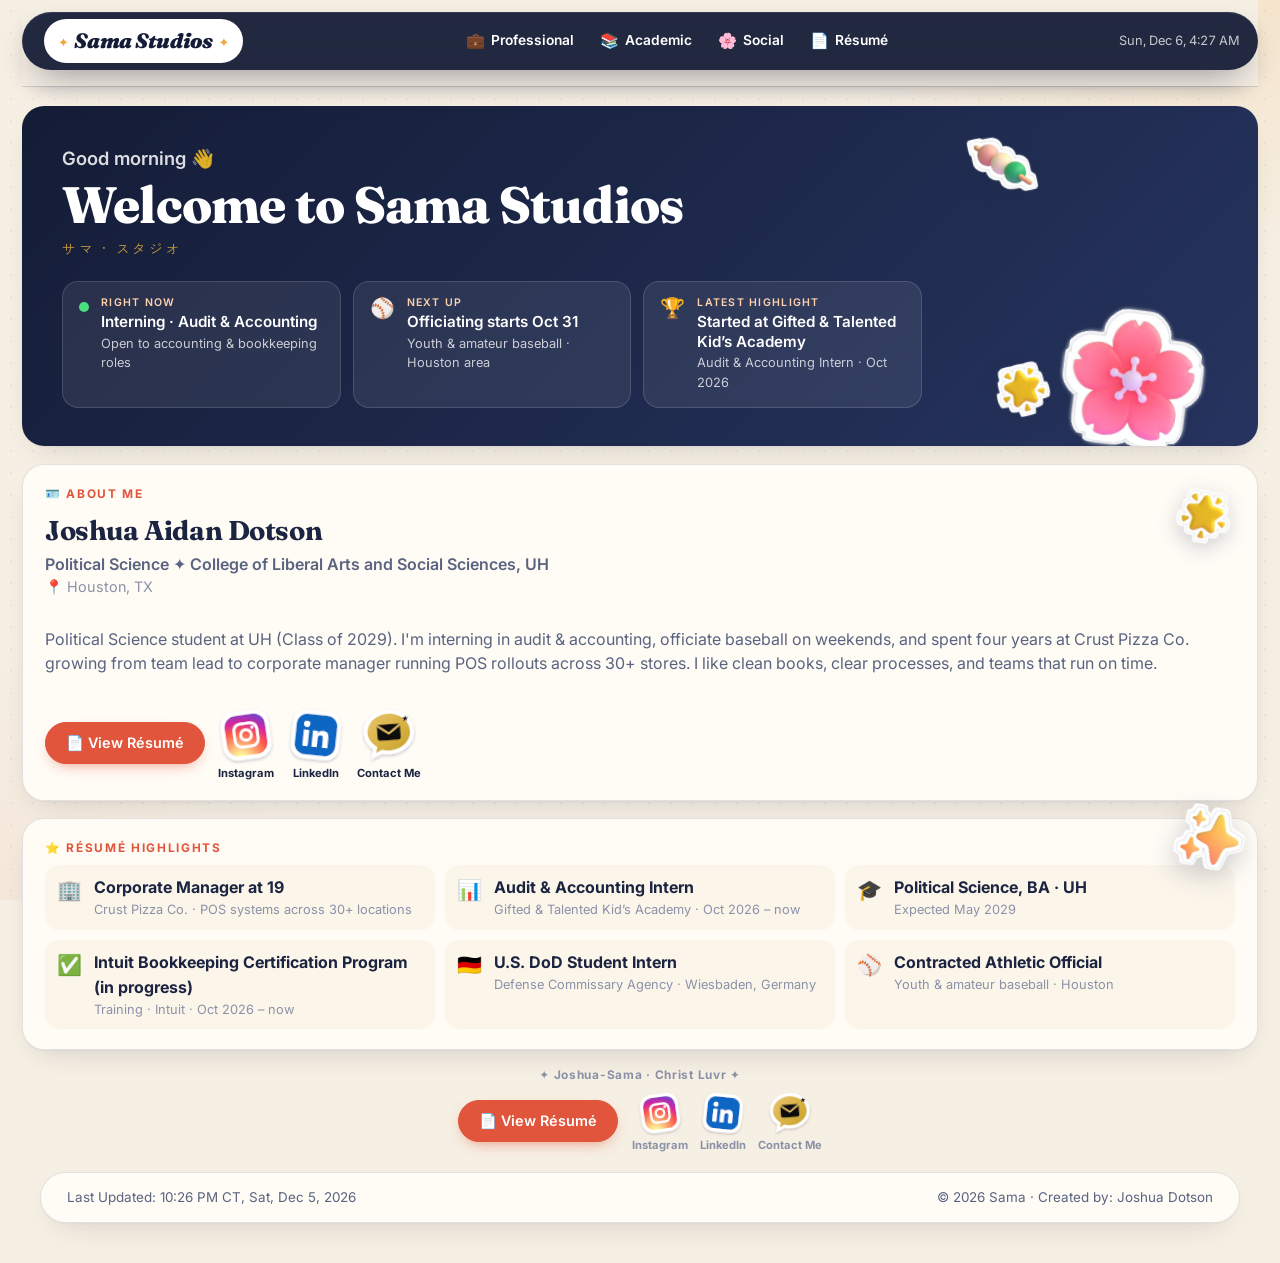
==== commit 3f6641f7: "X (@Joshuwuhhh) on Social page only: removed X sticker from Home hero, Professional, Academic rows a" ====
--- a/index.html
+++ b/index.html
@@ -17,7 +17,7 @@
 <div class="st-i"><span aria-hidden="true">🏆</span><div><small>Latest highlight</small><b>Started at Gifted &amp; Talented Kid’s Academy</b><em>Audit &amp; Accounting Intern · Oct 2026</em></div></div></div></section>
 <section class="glass panel s12 home-about"><div class="ha-top"><div><p class="eyebrow">🪪 About me</p><h2 data-sync="name">Joshua Aidan Dotson</h2><p class="ha-head" data-sync="headline">Political Science ✦ College of Liberal Arts and Social Sciences, UH</p><p class="ha-loc">📍 <span data-sync="location">Houston, TX</span></p></div><img class="ha-stk" src="assets/stickers/p_glowing_star.webp" alt="" aria-hidden="true"></div>
 <p class="ha-bio" data-sync="about">Political Science student at UH (Class of 2029). I'm interning in audit &amp; accounting, officiate baseball on weekends, and spent four years at Crust Pizza Co. growing from team lead to corporate manager running POS rollouts across 30+ stores. I like clean books, clear processes, and teams that run on time.</p>
-<div class="btns ha-btns"><a class="btn" href="#resume">📄 View Résumé</a><div class="soc-stks"><a class="soc-stk" href="https://instagram.com/joshuaaidandotson" target="_blank" rel="noopener" aria-label="Instagram @joshuaaidandotson"><img src="assets/stickers/stk_ig.svg" alt="" width="58" height="58"><span>Instagram</span></a><a class="soc-stk" href="https://www.linkedin.com/in/joshuaaidandotson/" target="_blank" rel="noopener" aria-label="LinkedIn"><img src="assets/stickers/stk_li.svg" alt="" width="58" height="58"><span>LinkedIn</span></a><a class="soc-stk" href="https://x.com/Joshuwuhhh" target="_blank" rel="noopener" aria-label="X @Joshuwuhhh"><img src="assets/stickers/stk_x.svg" alt="" width="58" height="58"><span>X</span></a><button class="soc-stk" type="button" data-open="contact" aria-label="Contact Me"><img src="assets/stickers/stk_ct.svg" alt="" width="58" height="58"><span>Contact Me</span></button></div></div></section>
+<div class="btns ha-btns"><a class="btn" href="#resume">📄 View Résumé</a><div class="soc-stks"><a class="soc-stk" href="https://instagram.com/joshuaaidandotson" target="_blank" rel="noopener" aria-label="Instagram @joshuaaidandotson"><img src="assets/stickers/stk_ig.svg" alt="" width="58" height="58"><span>Instagram</span></a><a class="soc-stk" href="https://www.linkedin.com/in/joshuaaidandotson/" target="_blank" rel="noopener" aria-label="LinkedIn"><img src="assets/stickers/stk_li.svg" alt="" width="58" height="58"><span>LinkedIn</span></a><button class="soc-stk" type="button" data-open="contact" aria-label="Contact Me"><img src="assets/stickers/stk_ct.svg" alt="" width="58" height="58"><span>Contact Me</span></button></div></div></section>
 <section class="glass panel s12 home-high"><img class="stk hl-stk" src="assets/stickers/p_sparkles.webp" alt="" aria-hidden="true"><p class="eyebrow">⭐ Résumé highlights</p><ul class="hl">
 <li><span>🏢</span><div><b>Corporate Manager at 19</b><small>Crust Pizza Co. · POS systems across 30+ locations</small></div></li>
 <li><span>📊</span><div><b>Audit &amp; Accounting Intern</b><small>Gifted &amp; Talented Kid’s Academy · Oct 2026 – now</small></div></li>
@@ -28,14 +28,14 @@
 </main>
 <main class="dash board" id="b-overview" data-board="overview" data-title="Overview" hidden></main>
 <main class="dash board" id="b-professional" data-board="professional" data-title="Professional Board" hidden>
-<section class="glass panel hero s8 band b-pro"><span class="band-jp" lang="ja" aria-hidden="true">仕事</span><img class="stk band-stk" src="assets/stickers/p_sparkles.webp" alt="" aria-hidden="true"><img class="stk band-stk2" src="assets/stickers/p_crown.webp" alt="" aria-hidden="true"><p class="eyebrow">Contracted Athletic Official</p><h1>💼 Professional Board</h1><p class="lead"><span class="intro">Contracted Athletic Official with experience in corporate management, system development, and operations management.</span><span class="badge"><svg class="ic sm" viewBox="0 0 24 24" aria-hidden="true" focusable="false" fill="none" stroke="currentColor" stroke-width="1.8" stroke-linecap="round" stroke-linejoin="round"> <path d="M6 9H4.5a2.5 2.5 0 0 1 0-5H6" /> <path d="M18 9h1.5a2.5 2.5 0 0 0 0-5H18" /> <path d="M4 22h16" /> <path d="M10 14.66V17c0 .55-.47.98-.97 1.21C7.85 18.75 7 20.24 7 22" /> <path d="M14 14.66V17c0 .55.47.98.97 1.21C16.15 18.75 17 20.24 17 22" /> <path d="M18 2H6v7a6 6 0 0 0 12 0V2Z" /> </svg><span class="bt"><span class="bl" data-banner="professional">Proudest accomplishment</span>: Corporate Manager at 19</span></span></p><div class="btns ha-btns"><a class="btn" href="#resume"><svg class="ic" viewBox="0 0 24 24" aria-hidden="true" focusable="false" fill="none" stroke="currentColor" stroke-width="1.8" stroke-linecap="round" stroke-linejoin="round"> <path d="M15 2H6a2 2 0 0 0-2 2v16a2 2 0 0 0 2 2h12a2 2 0 0 0 2-2V7Z" /> <path d="M14 2v4a2 2 0 0 0 2 2h4" /> <path d="M10 9H8" /> <path d="M16 13H8" /> <path d="M16 17H8" /> </svg>View Résumé</a><div class="soc-stks"><a class="soc-stk" href="https://instagram.com/joshuaaidandotson" target="_blank" rel="noopener" aria-label="Instagram @joshuaaidandotson"><img src="assets/stickers/stk_ig.svg" alt="" width="58" height="58"><span>Instagram</span></a><a class="soc-stk" href="https://www.linkedin.com/in/joshuaaidandotson/" target="_blank" rel="noopener" aria-label="LinkedIn"><img src="assets/stickers/stk_li.svg" alt="" width="58" height="58"><span>LinkedIn</span></a><a class="soc-stk" href="https://x.com/Joshuwuhhh" target="_blank" rel="noopener" aria-label="X @Joshuwuhhh"><img src="assets/stickers/stk_x.svg" alt="" width="58" height="58"><span>X</span></a><button class="soc-stk" type="button" data-open="contact" aria-label="Contact Me"><img src="assets/stickers/stk_ct.svg" alt="" width="58" height="58"><span>Contact Me</span></button></div></div></section><section class="glass panel stat-panel s4" aria-label="Crust Pizza Corporate — POS installations"><p class="slabel">Crust Pizza Corporate — POS installations</p><div class="chart" data-chart="pos"></div></section><section class="glass panel s8 r2"><div class="ptitle"><h3><svg class="ic" viewBox="0 0 24 24" aria-hidden="true" focusable="false" fill="none" stroke="currentColor" stroke-width="1.8" stroke-linecap="round" stroke-linejoin="round"> <path d="M16 20V4a2 2 0 0 0-2-2h-4a2 2 0 0 0-2 2v16" /> <rect width="20" height="14" x="2" y="6" rx="2" /> </svg>Jobs</h3></div><div class="item"><div class="ihead"><h4><svg class="ic sm" viewBox="0 0 24 24" aria-hidden="true" focusable="false" fill="none" stroke="currentColor" stroke-width="1.8" stroke-linecap="round" stroke-linejoin="round"> <path d="M4 15s1-1 4-1 5 2 8 2 4-1 4-1V3s-1 1-4 1-5-2-8-2-4 1-4 1z" /> <line x1="4" x2="4" y1="22" y2="15" /> </svg>Contracted Athletic Official</h4><span class="date">Oct 2026 – Present</span></div><p class="sub">Independent Contractor · Houston, TX · 30 hours/week</p><ul class="list"><li>Officiate full weekend slates of 10–11 games, up to 15 hours per day, while maintaining focus, accuracy, and professionalism.</li><li>Enforce rules consistently in youth and amateur baseball games to keep play fair and safe.</li><li>Make quick, decisive calls under pressure and resolve disputes calmly with coaches, players, and spectators.</li><li>Manage game-day logistics as an independent contractor, including scheduling, pre-game equipment and field checks, and post-game reporting.</li></ul></div><div class="item"><div class="ihead"><h4><svg class="ic sm" viewBox="0 0 24 24" aria-hidden="true" focusable="false" fill="none" stroke="currentColor" stroke-width="1.8" stroke-linecap="round" stroke-linejoin="round"> <path d="m12 14-1 1" /> <path d="m13.75 18.25-1.25 1.42" /> <path d="M17.775 5.654a15.68 15.68 0 0 0-12.121 12.12" /> <path d="M18.8 9.3a1 1 0 0 0 2.1 7.7" /> <path d="M21.964 20.732a1 1 0 0 1-1.232 1.232l-18-5a1 1 0 0 1-.695-1.232A19.68 19.68 0 0 1 15.732 2.037a1 1 0 0 1 1.232.695z" /> </svg>Team Lead → Corporate Manager</h4><span class="date">Jun 2025 – Oct 2026</span></div><p class="sub">Crust Pizza Co. · Houston, TX</p>
+<section class="glass panel hero s8 band b-pro"><span class="band-jp" lang="ja" aria-hidden="true">仕事</span><img class="stk band-stk" src="assets/stickers/p_sparkles.webp" alt="" aria-hidden="true"><img class="stk band-stk2" src="assets/stickers/p_crown.webp" alt="" aria-hidden="true"><p class="eyebrow">Contracted Athletic Official</p><h1>💼 Professional Board</h1><p class="lead"><span class="intro">Contracted Athletic Official with experience in corporate management, system development, and operations management.</span><span class="badge"><svg class="ic sm" viewBox="0 0 24 24" aria-hidden="true" focusable="false" fill="none" stroke="currentColor" stroke-width="1.8" stroke-linecap="round" stroke-linejoin="round"> <path d="M6 9H4.5a2.5 2.5 0 0 1 0-5H6" /> <path d="M18 9h1.5a2.5 2.5 0 0 0 0-5H18" /> <path d="M4 22h16" /> <path d="M10 14.66V17c0 .55-.47.98-.97 1.21C7.85 18.75 7 20.24 7 22" /> <path d="M14 14.66V17c0 .55.47.98.97 1.21C16.15 18.75 17 20.24 17 22" /> <path d="M18 2H6v7a6 6 0 0 0 12 0V2Z" /> </svg><span class="bt"><span class="bl" data-banner="professional">Proudest accomplishment</span>: Corporate Manager at 19</span></span></p><div class="btns ha-btns"><a class="btn" href="#resume"><svg class="ic" viewBox="0 0 24 24" aria-hidden="true" focusable="false" fill="none" stroke="currentColor" stroke-width="1.8" stroke-linecap="round" stroke-linejoin="round"> <path d="M15 2H6a2 2 0 0 0-2 2v16a2 2 0 0 0 2 2h12a2 2 0 0 0 2-2V7Z" /> <path d="M14 2v4a2 2 0 0 0 2 2h4" /> <path d="M10 9H8" /> <path d="M16 13H8" /> <path d="M16 17H8" /> </svg>View Résumé</a><div class="soc-stks"><a class="soc-stk" href="https://instagram.com/joshuaaidandotson" target="_blank" rel="noopener" aria-label="Instagram @joshuaaidandotson"><img src="assets/stickers/stk_ig.svg" alt="" width="58" height="58"><span>Instagram</span></a><a class="soc-stk" href="https://www.linkedin.com/in/joshuaaidandotson/" target="_blank" rel="noopener" aria-label="LinkedIn"><img src="assets/stickers/stk_li.svg" alt="" width="58" height="58"><span>LinkedIn</span></a><button class="soc-stk" type="button" data-open="contact" aria-label="Contact Me"><img src="assets/stickers/stk_ct.svg" alt="" width="58" height="58"><span>Contact Me</span></button></div></div></section><section class="glass panel stat-panel s4" aria-label="Crust Pizza Corporate — POS installations"><p class="slabel">Crust Pizza Corporate — POS installations</p><div class="chart" data-chart="pos"></div></section><section class="glass panel s8 r2"><div class="ptitle"><h3><svg class="ic" viewBox="0 0 24 24" aria-hidden="true" focusable="false" fill="none" stroke="currentColor" stroke-width="1.8" stroke-linecap="round" stroke-linejoin="round"> <path d="M16 20V4a2 2 0 0 0-2-2h-4a2 2 0 0 0-2 2v16" /> <rect width="20" height="14" x="2" y="6" rx="2" /> </svg>Jobs</h3></div><div class="item"><div class="ihead"><h4><svg class="ic sm" viewBox="0 0 24 24" aria-hidden="true" focusable="false" fill="none" stroke="currentColor" stroke-width="1.8" stroke-linecap="round" stroke-linejoin="round"> <path d="M4 15s1-1 4-1 5 2 8 2 4-1 4-1V3s-1 1-4 1-5-2-8-2-4 1-4 1z" /> <line x1="4" x2="4" y1="22" y2="15" /> </svg>Contracted Athletic Official</h4><span class="date">Oct 2026 – Present</span></div><p class="sub">Independent Contractor · Houston, TX · 30 hours/week</p><ul class="list"><li>Officiate full weekend slates of 10–11 games, up to 15 hours per day, while maintaining focus, accuracy, and professionalism.</li><li>Enforce rules consistently in youth and amateur baseball games to keep play fair and safe.</li><li>Make quick, decisive calls under pressure and resolve disputes calmly with coaches, players, and spectators.</li><li>Manage game-day logistics as an independent contractor, including scheduling, pre-game equipment and field checks, and post-game reporting.</li></ul></div><div class="item"><div class="ihead"><h4><svg class="ic sm" viewBox="0 0 24 24" aria-hidden="true" focusable="false" fill="none" stroke="currentColor" stroke-width="1.8" stroke-linecap="round" stroke-linejoin="round"> <path d="m12 14-1 1" /> <path d="m13.75 18.25-1.25 1.42" /> <path d="M17.775 5.654a15.68 15.68 0 0 0-12.121 12.12" /> <path d="M18.8 9.3a1 1 0 0 0 2.1 7.7" /> <path d="M21.964 20.732a1 1 0 0 1-1.232 1.232l-18-5a1 1 0 0 1-.695-1.232A19.68 19.68 0 0 1 15.732 2.037a1 1 0 0 1 1.232.695z" /> </svg>Team Lead → Corporate Manager</h4><span class="date">Jun 2025 – Oct 2026</span></div><p class="sub">Crust Pizza Co. · Houston, TX</p>
 <ol class="ladder">
 <li class="step st3"><div class="ihead"><b><svg class="ic sm" viewBox="0 0 24 24" aria-hidden="true" focusable="false" fill="none" stroke="currentColor" stroke-width="1.8" stroke-linecap="round" stroke-linejoin="round"> <path d="m12 14-1 1" /> <path d="m13.75 18.25-1.25 1.42" /> <path d="M17.775 5.654a15.68 15.68 0 0 0-12.121 12.12" /> <path d="M18.8 9.3a1 1 0 0 0 2.1 7.7" /> <path d="M21.964 20.732a1 1 0 0 1-1.232 1.232l-18-5a1 1 0 0 1-.695-1.232A19.68 19.68 0 0 1 15.732 2.037a1 1 0 0 1 1.232.695z" /> </svg>Corporate Manager (POS Systems Manager)</b><span class="date">Jun – Oct 2026 · 60+ hrs/week</span></div><ul class="list"><li>Compared and audited sales, labor, and tax data between two POS platforms across 30+ locations, each averaging $10K–$20K in weekly sales, and reported discrepancies to the supervisor and franchisees.</li><li>Served as operating owner of Crust’s POS system, administering POS and digital-ordering access, permissions, and security settings for 100+ user accounts across a multi-location network while keeping admin logins and customer, employee, and sales data confidential.</li><li>Coordinated POS hardware orders with distributor RosperTech worth $1,000–$5,000 per franchisee location, completing 30+ installs at an average of about 3 per week.</li><li>Tested software updates and data-entry workflows for accuracy, documented results as evidence, and communicated findings and recommendations to the supervisor and franchisees.</li></ul></li>
 <li class="step st2"><div class="ihead"><b><svg class="ic sm" viewBox="0 0 24 24" aria-hidden="true" focusable="false" fill="none" stroke="currentColor" stroke-width="1.8" stroke-linecap="round" stroke-linejoin="round"> <path d="m12 14-1 1" /> <path d="m13.75 18.25-1.25 1.42" /> <path d="M17.775 5.654a15.68 15.68 0 0 0-12.121 12.12" /> <path d="M18.8 9.3a1 1 0 0 0 2.1 7.7" /> <path d="M21.964 20.732a1 1 0 0 1-1.232 1.232l-18-5a1 1 0 0 1-.695-1.232A19.68 19.68 0 0 1 15.732 2.037a1 1 0 0 1 1.232.695z" /> </svg>Assistant Store Manager</b><span class="date">Nov 2025 – Jun 2026 · 35–40 hrs/week</span></div><ul class="list"><li>Supervised a team of 7 and hired 10+ employees, creating a training workflow that accelerated onboarding and conducting monthly performance reviews and targeted coaching.</li><li>Directed front- and back-of-house operations to meet health, safety, and regulatory requirements, passing every health inspection with scores of 99/100 nearly every time.</li><li>Counted and reconciled 3 cash drawers of $200 each per shift, 7 shifts a week, with zero overages or shortages.</li><li>Wrote and enforced 5 standard operating procedures that improved labor percentage and ticket times.</li></ul></li>
 <li class="step st1"><div class="ihead"><b><svg class="ic sm" viewBox="0 0 24 24" aria-hidden="true" focusable="false" fill="none" stroke="currentColor" stroke-width="1.8" stroke-linecap="round" stroke-linejoin="round"> <path d="m12 14-1 1" /> <path d="m13.75 18.25-1.25 1.42" /> <path d="M17.775 5.654a15.68 15.68 0 0 0-12.121 12.12" /> <path d="M18.8 9.3a1 1 0 0 0 2.1 7.7" /> <path d="M21.964 20.732a1 1 0 0 1-1.232 1.232l-18-5a1 1 0 0 1-.695-1.232A19.68 19.68 0 0 1 15.732 2.037a1 1 0 0 1 1.232.695z" /> </svg>Team Lead</b><span class="date">Jun – Nov 2025 · 30–40 hrs/week</span></div><ul class="list"><li>Ran opening and closing procedures, including cash handling, register reconciliation, and securing the store as keyholder.</li><li>Managed the point-of-sale and online ordering systems across company locations, including updating menus, correcting order and ticket errors, and working with vendors to resolve technical issues.</li><li>Supervised front- and back-of-house staff during shifts by assigning tasks, coaching new hires, and making sure food quality and service standards were met, filling in for the manager when needed.</li><li>Monitored inventory, food safety, and cleanliness for compliance with health code and company standards.</li></ul></li>
 </ol></div></section><figure class="glass panel photo-card s4 profile"><img src="assets/joshua-profile.jpg" alt="Joshua Dotson in a brown shirt and glasses under neon lights by a red staircase" loading="lazy" decoding="async"></figure><section class="glass panel stat-panel s4" aria-label="Corporate store inspections"><p class="slabel">Corporate store inspections</p><div class="chart" data-chart="inspect"></div><small class="cap">Scored 99/100 nearly every time</small></section><figure class="glass panel photo-card s4"><img src="assets/crust-video-still.jpg" alt="Joshua giving a peace sign behind two Crust Pizza Co. coworkers" loading="lazy" decoding="async"></figure><section class="glass panel s8"><div class="ptitle"><h3><svg class="ic" viewBox="0 0 24 24" aria-hidden="true" focusable="false" fill="none" stroke="currentColor" stroke-width="1.8" stroke-linecap="round" stroke-linejoin="round"> <line x1="3" x2="21" y1="22" y2="22" /> <line x1="6" x2="6" y1="18" y2="11" /> <line x1="10" x2="10" y1="18" y2="11" /> <line x1="14" x2="14" y1="18" y2="11" /> <line x1="18" x2="18" y1="18" y2="11" /> <polygon points="12 2 20 7 4 7" /> </svg>Internships</h3></div><div class="item"><div class="ihead"><h4><svg class="ic sm" viewBox="0 0 24 24" aria-hidden="true" focusable="false" fill="none" stroke="currentColor" stroke-width="1.8" stroke-linecap="round" stroke-linejoin="round"> <path d="M9 12h.01" /> <path d="M15 12h.01" /> <path d="M10 16c.5.3 1.2.5 2 .5s1.5-.2 2-.5" /> <path d="M19 6.3a9 9 0 0 1 1.8 3.9 2 2 0 0 1 0 3.6 9 9 0 0 1-17.6 0 2 2 0 0 1 0-3.6A9 9 0 0 1 12 3c2 0 3.5 1.1 3.5 2.5s-.9 2.5-2 2.5c-.8 0-1.5-.4-1.5-1" /> </svg>Audit &amp; Accounting Intern</h4><span class="date">Oct 2026 – Present</span></div><p class="sub">Gifted &amp; Talented Kid’s Academy · Houston, TX · 10 hours/week</p><ul class="list"><li>Support account reconciliations and audit-readiness reviews, reviewing financial records as evidence of accuracy and compliance.</li><li>Record about 20 general ledger entries per week with the CEO and review them for accuracy.</li><li>Process bi-weekly payroll for 20 employees, including recording hours and reconciling payroll records.</li><li>Manage the academy's social media accounts, growing its TikTok by about 1,000 followers.</li></ul></div><div class="item"><div class="ihead"><h4><svg class="ic sm" viewBox="0 0 24 24" aria-hidden="true" focusable="false" fill="none" stroke="currentColor" stroke-width="1.8" stroke-linecap="round" stroke-linejoin="round"> <path d="M20 13c0 5-3.5 7.5-7.66 8.95a1 1 0 0 1-.67-.01C7.5 20.5 4 18 4 13V6a1 1 0 0 1 1-1c2 0 4.5-1.2 6.24-2.72a1.17 1.17 0 0 1 1.52 0C14.51 3.81 17 5 19 5a1 1 0 0 1 1 1z" /> </svg>Student Intern (Contract Extension)</h4><span class="date">Jun – Oct 2024</span></div><p class="sub">U.S. Department of Defense (Defense Commissary Agency) · Wiesbaden, Germany · 20 hours/week</p><ul class="list"><li>Audited department compliance with federal health, safety, and operating standards; maintained accurate daily logs.</li><li>Processed about 50 cash and card POS transactions per shift (about $500 daily) and reconciled cash drawers in accordance with internal financial controls.</li><li>Analyzed historical sales data with store management to estimate daily production needs and align supply with demand.</li><li>Conducted daily inventory counts and tracked perishable shelf life to support stock planning, shrink control, and cost accounting.</li></ul></div></section><section class="glass panel s4"><div class="ptitle"><h3><svg class="ic" viewBox="0 0 24 24" aria-hidden="true" focusable="false" fill="none" stroke="currentColor" stroke-width="1.8" stroke-linecap="round" stroke-linejoin="round"> <path d="M9.937 15.5A2 2 0 0 0 8.5 14.063l-6.135-1.582a.5.5 0 0 1 0-.962L8.5 9.936A2 2 0 0 0 9.937 8.5l1.582-6.135a.5.5 0 0 1 .963 0L14.063 8.5A2 2 0 0 0 15.5 9.937l6.135 1.581a.5.5 0 0 1 0 .964L15.5 14.063a2 2 0 0 0-1.437 1.437l-1.582 6.135a.5.5 0 0 1-.963 0z" /> <path d="M20 3v4" /> <path d="M22 5h-4" /> <path d="M4 17v2" /> <path d="M5 18H3" /> </svg>Skills</h3></div><ul class="rskills"><li>Internal Controls</li><li>Audit Documentation</li><li>Excel Proficiency</li><li>QuickBooks Proficiency</li><li>POS Administration</li><li>JIRA Proficiency</li><li>Monday.com Proficiency</li><li>AI Automation &amp; Data Validation</li><li>Vendor Management</li></ul></section><section class="glass panel s4"><div class="ptitle"><h3><svg class="ic" viewBox="0 0 24 24" aria-hidden="true" focusable="false" fill="none" stroke="currentColor" stroke-width="1.8" stroke-linecap="round" stroke-linejoin="round"> <path d="M9 20H4a2 2 0 0 1-2-2V5a2 2 0 0 1 2-2h3.9a2 2 0 0 1 1.69.9l.81 1.2a2 2 0 0 0 1.67.9H20a2 2 0 0 1 2 2v5" /> <circle cx="13" cy="12" r="2" /> <path d="M18 19c-2.8 0-5-2.2-5-5v8" /> <circle cx="20" cy="19" r="2" /> </svg>Projects</h3></div><div class="proj"><svg class="ic" viewBox="0 0 24 24" aria-hidden="true" focusable="false" fill="none" stroke="currentColor" stroke-width="1.8" stroke-linecap="round" stroke-linejoin="round"> <circle cx="12" cy="12" r="10" /> <path d="M12 2a14.5 14.5 0 0 0 0 20 14.5 14.5 0 0 0 0-20" /> <path d="M2 12h20" /> </svg><div><h4>Sama Studios</h4><p>A personal profile site I built to deepen my understanding of information systems.</p></div></div><div class="proj"><svg class="ic" viewBox="0 0 24 24" aria-hidden="true" focusable="false" fill="none" stroke="currentColor" stroke-width="1.8" stroke-linecap="round" stroke-linejoin="round"> <path d="m9 10 2 2 4-4" /> <rect width="20" height="14" x="2" y="3" rx="2" /> <path d="M12 17v4" /> <path d="M8 21h8" /> </svg><div><h4>Crust POS Beta Testing Project</h4><p>Helped develop and test Crust&#x27;s proprietary POS system ahead of its company-wide launch.</p></div></div></section><section class="glass panel s8"><div class="ptitle"><h3><svg class="ic" viewBox="0 0 24 24" aria-hidden="true" focusable="false" fill="none" stroke="currentColor" stroke-width="1.8" stroke-linecap="round" stroke-linejoin="round"> <path d="M6 9H4.5a2.5 2.5 0 0 1 0-5H6" /> <path d="M18 9h1.5a2.5 2.5 0 0 0 0-5H18" /> <path d="M4 22h16" /> <path d="M10 14.66V17c0 .55-.47.98-.97 1.21C7.85 18.75 7 20.24 7 22" /> <path d="M14 14.66V17c0 .55.47.98.97 1.21C16.15 18.75 17 20.24 17 22" /> <path d="M18 2H6v7a6 6 0 0 0 12 0V2Z" /> </svg>Awards</h3></div><ul class="awards aw2"><li><b class="awn"><svg class="ic sm" viewBox="0 0 24 24" aria-hidden="true" focusable="false" fill="none" stroke="currentColor" stroke-width="1.8" stroke-linecap="round" stroke-linejoin="round"> <path d="m15.477 12.89 1.515 8.526a.5.5 0 0 1-.81.47l-3.58-2.687a1 1 0 0 0-1.197 0l-3.586 2.686a.5.5 0 0 1-.81-.469l1.514-8.526" /> <circle cx="12" cy="8" r="6" /> </svg>Team Leadership Award</b><span class="awmeta"><span class="pill">Crust Pizza Co.</span><span class="pill">12/25</span></span><p class="awd">Awarded by the General Manager in recognition of outstanding leadership.</p></li><li><b class="awn"><svg class="ic sm" viewBox="0 0 24 24" aria-hidden="true" focusable="false" fill="none" stroke="currentColor" stroke-width="1.8" stroke-linecap="round" stroke-linejoin="round"> <path d="m15.477 12.89 1.515 8.526a.5.5 0 0 1-.81.47l-3.58-2.687a1 1 0 0 0-1.197 0l-3.586 2.686a.5.5 0 0 1-.81-.469l1.514-8.526" /> <circle cx="12" cy="8" r="6" /> </svg>Employee of the Month</b><span class="awmeta"><span class="pill">Crust Pizza Co.</span><span class="pill">11/25</span></span><p class="awd">Nominated by my team and recognized for exceptional performance.</p></li><li><b class="awn"><svg class="ic sm" viewBox="0 0 24 24" aria-hidden="true" focusable="false" fill="none" stroke="currentColor" stroke-width="1.8" stroke-linecap="round" stroke-linejoin="round"> <path d="m15.477 12.89 1.515 8.526a.5.5 0 0 1-.81.47l-3.58-2.687a1 1 0 0 0-1.197 0l-3.586 2.686a.5.5 0 0 1-.81-.469l1.514-8.526" /> <circle cx="12" cy="8" r="6" /> </svg>Corporate Recognition</b><span class="awmeta"><span class="pill">Crust Pizza Co.</span><span class="pill">05/26</span></span><p class="awd">Recognized by Corporate for outstanding performance.</p></li></ul></section>
 </main><main class="dash board" id="b-academic" data-board="academic" data-title="Academic Board" hidden>
-<section class="glass panel hero s8 band b-aca"><span class="band-jp" lang="ja" aria-hidden="true">学業</span><img class="stk band-stk" src="assets/stickers/p_glowing_star.webp" alt="" aria-hidden="true"><img class="stk band-stk2" src="assets/stickers/p_uh.webp" alt="" aria-hidden="true"><p class="eyebrow">Political Science Student at University of Houston</p><h1>📚 Academic Board</h1><p class="lead"><span class="intro">I&#x27;m a political science student at the University of Houston, working toward a career as an auditor. I currently hold a <span data-sync="gpa">3.57</span> GPA at UH.</span><span class="badge"><svg class="ic sm" viewBox="0 0 24 24" aria-hidden="true" focusable="false" fill="none" stroke="currentColor" stroke-width="1.8" stroke-linecap="round" stroke-linejoin="round"> <path d="M6 9H4.5a2.5 2.5 0 0 1 0-5H6" /> <path d="M18 9h1.5a2.5 2.5 0 0 0 0-5H18" /> <path d="M4 22h16" /> <path d="M10 14.66V17c0 .55-.47.98-.97 1.21C7.85 18.75 7 20.24 7 22" /> <path d="M14 14.66V17c0 .55.47.98.97 1.21C16.15 18.75 17 20.24 17 22" /> <path d="M18 2H6v7a6 6 0 0 0 12 0V2Z" /> </svg><span class="bt"><span class="bl" data-banner="academic">Proudest academic achievement</span>: Dean's List Achievement</span></span></p><div class="btns ha-btns"><a class="btn" href="https://www.uh.edu/class/political-science/" target="_blank" rel="noopener"><svg class="ic" viewBox="0 0 24 24" aria-hidden="true" focusable="false" fill="none" stroke="currentColor" stroke-width="1.8" stroke-linecap="round" stroke-linejoin="round"> <path d="M14 22v-4a2 2 0 1 0-4 0v4" /> <path d="m18 10 3.447 1.724a1 1 0 0 1 .553.894V20a2 2 0 0 1-2 2H4a2 2 0 0 1-2-2v-7.382a1 1 0 0 1 .553-.894L6 10" /> <path d="M18 5v17" /> <path d="m4 6 7.106-3.553a2 2 0 0 1 1.788 0L20 6" /> <path d="M6 5v17" /> <circle cx="12" cy="9" r="2" /> </svg>Political Science</a><div class="soc-stks"><span class="soc-stk ach-stk" role="img" aria-label="Dean's List, Spring 2026: achievement sticker, coming soon"><img src="assets/stickers/w_military_medal.webp" alt="" aria-hidden="true" width="58" height="58"><span>Dean's List · Spring 2026</span><small class="ach-soon">Coming soon</small></span><a class="soc-stk" href="https://www.linkedin.com/in/joshuaaidandotson/" target="_blank" rel="noopener" aria-label="LinkedIn"><img src="assets/stickers/stk_li.svg" alt="" width="58" height="58"><span>LinkedIn</span></a><a class="soc-stk" href="https://x.com/Joshuwuhhh" target="_blank" rel="noopener" aria-label="X @Joshuwuhhh"><img src="assets/stickers/stk_x.svg" alt="" width="58" height="58"><span>X</span></a><button class="soc-stk" type="button" data-open="contact" aria-label="Contact Me"><img src="assets/stickers/stk_ct.svg" alt="" width="58" height="58"><span>Contact Me</span></button></div></div></section><section class="glass panel stat-panel s4" aria-label="GPA by school"><p class="slabel">GPA by school</p><div class="chart" data-chart="gpa_both"></div><small class="cap">Out of 4.0</small></section><section class="glass panel s8"><div class="ptitle"><h3><svg class="ic" viewBox="0 0 24 24" aria-hidden="true" focusable="false" fill="none" stroke="currentColor" stroke-width="1.8" stroke-linecap="round" stroke-linejoin="round"> <path d="M21.42 10.922a1 1 0 0 0-.019-1.838L12.83 5.18a2 2 0 0 0-1.66 0L2.6 9.08a1 1 0 0 0 0 1.832l8.57 3.908a2 2 0 0 0 1.66 0z" /> <path d="M22 10v6" /> <path d="M6 12.5V16a6 3 0 0 0 12 0v-3.5" /> </svg>Educational Institutions</h3></div><div class="cols">
+<section class="glass panel hero s8 band b-aca"><span class="band-jp" lang="ja" aria-hidden="true">学業</span><img class="stk band-stk" src="assets/stickers/p_glowing_star.webp" alt="" aria-hidden="true"><img class="stk band-stk2" src="assets/stickers/p_uh.webp" alt="" aria-hidden="true"><p class="eyebrow">Political Science Student at University of Houston</p><h1>📚 Academic Board</h1><p class="lead"><span class="intro">I&#x27;m a political science student at the University of Houston, working toward a career as an auditor. I currently hold a <span data-sync="gpa">3.57</span> GPA at UH.</span><span class="badge"><svg class="ic sm" viewBox="0 0 24 24" aria-hidden="true" focusable="false" fill="none" stroke="currentColor" stroke-width="1.8" stroke-linecap="round" stroke-linejoin="round"> <path d="M6 9H4.5a2.5 2.5 0 0 1 0-5H6" /> <path d="M18 9h1.5a2.5 2.5 0 0 0 0-5H18" /> <path d="M4 22h16" /> <path d="M10 14.66V17c0 .55-.47.98-.97 1.21C7.85 18.75 7 20.24 7 22" /> <path d="M14 14.66V17c0 .55.47.98.97 1.21C16.15 18.75 17 20.24 17 22" /> <path d="M18 2H6v7a6 6 0 0 0 12 0V2Z" /> </svg><span class="bt"><span class="bl" data-banner="academic">Proudest academic achievement</span>: Dean's List Achievement</span></span></p><div class="btns ha-btns"><a class="btn" href="https://www.uh.edu/class/political-science/" target="_blank" rel="noopener"><svg class="ic" viewBox="0 0 24 24" aria-hidden="true" focusable="false" fill="none" stroke="currentColor" stroke-width="1.8" stroke-linecap="round" stroke-linejoin="round"> <path d="M14 22v-4a2 2 0 1 0-4 0v4" /> <path d="m18 10 3.447 1.724a1 1 0 0 1 .553.894V20a2 2 0 0 1-2 2H4a2 2 0 0 1-2-2v-7.382a1 1 0 0 1 .553-.894L6 10" /> <path d="M18 5v17" /> <path d="m4 6 7.106-3.553a2 2 0 0 1 1.788 0L20 6" /> <path d="M6 5v17" /> <circle cx="12" cy="9" r="2" /> </svg>Political Science</a><div class="soc-stks"><span class="soc-stk ach-stk" role="img" aria-label="Dean's List, Spring 2026: achievement sticker, coming soon"><img src="assets/stickers/w_military_medal.webp" alt="" aria-hidden="true" width="58" height="58"><span>Dean's List · Spring 2026</span><small class="ach-soon">Coming soon</small></span><a class="soc-stk" href="https://www.linkedin.com/in/joshuaaidandotson/" target="_blank" rel="noopener" aria-label="LinkedIn"><img src="assets/stickers/stk_li.svg" alt="" width="58" height="58"><span>LinkedIn</span></a><button class="soc-stk" type="button" data-open="contact" aria-label="Contact Me"><img src="assets/stickers/stk_ct.svg" alt="" width="58" height="58"><span>Contact Me</span></button></div></div></section><section class="glass panel stat-panel s4" aria-label="GPA by school"><p class="slabel">GPA by school</p><div class="chart" data-chart="gpa_both"></div><small class="cap">Out of 4.0</small></section><section class="glass panel s8"><div class="ptitle"><h3><svg class="ic" viewBox="0 0 24 24" aria-hidden="true" focusable="false" fill="none" stroke="currentColor" stroke-width="1.8" stroke-linecap="round" stroke-linejoin="round"> <path d="M21.42 10.922a1 1 0 0 0-.019-1.838L12.83 5.18a2 2 0 0 0-1.66 0L2.6 9.08a1 1 0 0 0 0 1.832l8.57 3.908a2 2 0 0 0 1.66 0z" /> <path d="M22 10v6" /> <path d="M6 12.5V16a6 3 0 0 0 12 0v-3.5" /> </svg>Educational Institutions</h3></div><div class="cols">
 <div class="inst"><h4><svg class="ic sm" viewBox="0 0 24 24" aria-hidden="true" focusable="false" fill="none" stroke="currentColor" stroke-width="1.8" stroke-linecap="round" stroke-linejoin="round"> <path d="M14 22v-4a2 2 0 1 0-4 0v4" /> <path d="m18 10 3.447 1.724a1 1 0 0 1 .553.894V20a2 2 0 0 1-2 2H4a2 2 0 0 1-2-2v-7.382a1 1 0 0 1 .553-.894L6 10" /> <path d="M18 5v17" /> <path d="m4 6 7.106-3.553a2 2 0 0 1 1.788 0L20 6" /> <path d="M6 5v17" /> <circle cx="12" cy="9" r="2" /> </svg>University of Houston</h4><p class="sub">Houston, TX · Aug 2025 – Present</p><ul class="list"><li>Bachelor of Arts, Political Science (Expected May 2029)</li><li>GPA: <span data-sync="gpa">3.57</span>/4.0 · 36 completed credit hours: 21 UH + 15 transfer (48 upon completion of Fall 2026)</li><li>Relevant coursework: GOVT 2305 (A), GOVT 2306 (A), ENGL 1301, ENGL 1302 (writing)</li></ul></div>
 <div class="inst"><h4><svg class="ic sm" viewBox="0 0 24 24" aria-hidden="true" focusable="false" fill="none" stroke="currentColor" stroke-width="1.8" stroke-linecap="round" stroke-linejoin="round"> <path d="M12 7v14" /> <path d="M3 18a1 1 0 0 1-1-1V4a1 1 0 0 1 1-1h5a4 4 0 0 1 4 4 4 4 0 0 1 4-4h5a1 1 0 0 1 1 1v13a1 1 0 0 1-1 1h-6a3 3 0 0 0-3 3 3 3 0 0 0-3-3z" /> </svg>Lone Star College</h4><p class="sub">Houston, TX · Dec 2025 – Present</p><ul class="list"><li>Transfer Coursework · 15 semester hours · GPA 3.80/4.0</li><li>Relevant coursework: ACCT 2301 (A), MATH 1314 (A), PSYC 2301 (A), EDUC 1300 (A), SOCI 1301 (B)</li></ul></div>
 <div class="inst"><h4><svg class="ic sm" viewBox="0 0 24 24" aria-hidden="true" focusable="false" fill="none" stroke="currentColor" stroke-width="1.8" stroke-linecap="round" stroke-linejoin="round"> <path d="M20 13c0 5-3.5 7.5-7.66 8.95a1 1 0 0 1-.67-.01C7.5 20.5 4 18 4 13V6a1 1 0 0 1 1-1c2 0 4.5-1.2 6.24-2.72a1.17 1.17 0 0 1 1.52 0C14.51 3.81 17 5 19 5a1 1 0 0 1 1 1z" /> </svg>Wiesbaden High School (DoDEA)</h4><p class="sub">Wiesbaden, Germany · Graduated May 2025</p><ul class="list"><li>GPA 3.5</li></ul></div>
@@ -54,7 +54,7 @@
 <li><svg class="ic" viewBox="0 0 24 24" aria-hidden="true" focusable="false" fill="none" stroke="currentColor" stroke-width="1.8" stroke-linecap="round" stroke-linejoin="round"> <rect width="20" height="16" x="2" y="4" rx="2" /> <path d="m22 7-8.97 5.7a1.94 1.94 0 0 1-2.06 0L2 7" /> </svg><span>Personal email</span><a href="mailto:joshuaaidandotson@gmail.com">joshuaaidandotson@gmail.com</a></li>
 <li><svg class="ic" viewBox="0 0 24 24" aria-hidden="true" focusable="false" fill="none" stroke="currentColor" stroke-width="1.8" stroke-linecap="round" stroke-linejoin="round"> <path d="M14 22v-4a2 2 0 1 0-4 0v4" /> <path d="m18 10 3.447 1.724a1 1 0 0 1 .553.894V20a2 2 0 0 1-2 2H4a2 2 0 0 1-2-2v-7.382a1 1 0 0 1 .553-.894L6 10" /> <path d="M18 5v17" /> <path d="m4 6 7.106-3.553a2 2 0 0 1 1.788 0L20 6" /> <path d="M6 5v17" /> <circle cx="12" cy="9" r="2" /> </svg><span>UH email</span><a href="mailto:jadotson@cougarnet.uh.edu">jadotson@cougarnet.uh.edu</a></li>
 <li><svg class="ic" viewBox="0 0 24 24" aria-hidden="true" focusable="false" fill="none" stroke="currentColor" stroke-width="1.8" stroke-linecap="round" stroke-linejoin="round"> <path d="M12 7v14" /> <path d="M3 18a1 1 0 0 1-1-1V4a1 1 0 0 1 1-1h5a4 4 0 0 1 4 4 4 4 0 0 1 4-4h5a1 1 0 0 1 1 1v13a1 1 0 0 1-1 1h-6a3 3 0 0 0-3 3 3 3 0 0 0-3-3z" /> </svg><span>Lone Star email</span><a href="mailto:joshudotson@my.lonestar.edu">joshudotson@my.lonestar.edu</a></li>
-<li><svg class="ic" viewBox="0 0 24 24" aria-hidden="true" focusable="false" fill="none" stroke="currentColor" stroke-width="1.8" stroke-linecap="round" stroke-linejoin="round"> <path d="M16 8a6 6 0 0 1 6 6v7h-4v-7a2 2 0 0 0-2-2 2 2 0 0 0-2 2v7h-4v-7a6 6 0 0 1 6-6z" /> <rect width="4" height="12" x="2" y="9" /> <circle cx="4" cy="4" r="2" /> </svg><span>LinkedIn</span><a href="https://www.linkedin.com/in/joshuaaidandotson/" target="_blank" rel="noopener">linkedin.com/in/joshuaaidandotson</a></li><li><svg class="ic" viewBox="0 0 24 24" aria-hidden="true" focusable="false" fill="none" stroke="currentColor" stroke-width="1.8" stroke-linecap="round" stroke-linejoin="round"> <path d="M4 4l16 16" /> <path d="M20 4L4 20" /> </svg><span>X</span><a href="https://x.com/Joshuwuhhh" target="_blank" rel="noopener">x.com/Joshuwuhhh</a></li>
+<li><svg class="ic" viewBox="0 0 24 24" aria-hidden="true" focusable="false" fill="none" stroke="currentColor" stroke-width="1.8" stroke-linecap="round" stroke-linejoin="round"> <path d="M16 8a6 6 0 0 1 6 6v7h-4v-7a2 2 0 0 0-2-2 2 2 0 0 0-2 2v7h-4v-7a6 6 0 0 1 6-6z" /> <rect width="4" height="12" x="2" y="9" /> <circle cx="4" cy="4" r="2" /> </svg><span>LinkedIn</span><a href="https://www.linkedin.com/in/joshuaaidandotson/" target="_blank" rel="noopener">linkedin.com/in/joshuaaidandotson</a></li>
 <li><svg class="ic" viewBox="0 0 24 24" aria-hidden="true" focusable="false" fill="none" stroke="currentColor" stroke-width="1.8" stroke-linecap="round" stroke-linejoin="round"> <circle cx="12" cy="12" r="10" /> <path d="M12 2a14.5 14.5 0 0 0 0 20 14.5 14.5 0 0 0 0-20" /> <path d="M2 12h20" /> </svg><span>Website</span><a href="https://joshuaaidandotson-png.github.io/sama/">joshuaaidandotson-png.github.io/sama</a></li>
 </ul></div></div>
 <script src="script.js?v=21"></script><script src="pack.js?v=7"></script><script type="module" src="site.js?v=21"></script><template id="detail-jobs"><div class="jd-sum"><div><b>6</b><small>roles</small></div><div><b>4</b><small>employers</small></div><div><b>2024–now</b><small>work history</small></div><div><b>30+</b><small>stores supported</small></div></div><ol class="jd"><li class="glass panel jd-r"><div class="jd-h"><span class="jd-e" aria-hidden="true">⚾</span><div><h3>Contracted Athletic Official</h3><p class="sub">Independent Contractor · Houston, TX</p></div><div class="jd-d"><b>Oct 2026 – Present</b><small>Up to 30 hrs/week · weekends</small></div></div><div class="jd-b"><div><h4>What I did</h4><ul class="list"><li>Officiate full weekend slates of 10–11 games, up to 15 hours per day, while staying focused, accurate, and professional.</li><li>Enforce rules consistently in youth and amateur baseball so play stays fair and safe.</li><li>Make quick, decisive calls under pressure and resolve disputes calmly with coaches, players, and spectators.</li><li>Run game-day logistics as an independent contractor: scheduling, pre-game equipment and field checks, and post-game reporting.</li></ul></div><div><h4>Highlights</h4><ul class="jd-a"><li>15-hour game days handled solo</li><li>Self-managed contractor scheduling</li></ul></div></div></li><li class="glass panel jd-r"><div class="jd-h"><span class="jd-e" aria-hidden="true">🏢</span><div><h3>Corporate Manager (POS Systems Manager)</h3><p class="sub">Crust Pizza Co. · Houston, TX</p></div><div class="jd-d"><b>Jun 2026 – Oct 2026</b><small>60+ hrs/week</small></div></div><div class="jd-b"><div><h4>What I did</h4><ul class="list"><li>Compared and audited sales, labor, and tax data between two POS platforms across 30+ locations (each averaging $10K–$20K in weekly sales) and reported discrepancies to leadership and franchisees.</li><li>Operated Crust&#x27;s POS system end to end: POS and digital-ordering access, permissions, and security settings for 100+ user accounts across a multi-location network, keeping admin, customer, employee, and sales data confidential.</li><li>Handled POS hardware orders with distributor RosperTech ($1,000–$5,000 per franchise location), completing 30+ installs at about 3 a week.</li><li>Tested software updates and data-entry workflows for accuracy, documented results as evidence, and shared findings and recommendations.</li></ul></div><div><h4>Highlights</h4><ul class="jd-a"><li>Promoted to corporate at 19</li><li>30+ locations on one audited POS</li><li>~3 store installs per week</li></ul></div></div></li><li class="glass panel jd-r"><div class="jd-h"><span class="jd-e" aria-hidden="true">🍕</span><div><h3>Assistant Store Manager</h3><p class="sub">Crust Pizza Co. · Houston, TX</p></div><div class="jd-d"><b>Nov 2025 – Jun 2026</b><small>35–40 hrs/week</small></div></div><div class="jd-b"><div><h4>What I did</h4><ul class="list"><li>Supervised a team of 7 and hired 10+ employees; built a training workflow that sped up onboarding.</li><li>Ran monthly performance reviews and targeted coaching.</li><li>Directed front- and back-of-house operations to meet health, safety, and regulatory requirements, passing every health inspection.</li><li>Counted and reconciled 3 cash drawers ($200 each) per shift, 7 shifts a week, with zero overages or shortages.</li><li>Wrote and enforced 5 SOPs that improved labor percentage and ticket times.</li></ul></div><div><h4>Highlights</h4><ul class="jd-a"><li>Health inspections: 99/100 nearly every time</li><li>10+ hires trained</li></ul></div></div></li><li class="glass panel jd-r"><div class="jd-h"><span class="jd-e" aria-hidden="true">🔑</span><div><h3>Team Lead</h3><p class="sub">Crust Pizza Co. · Houston, TX</p></div><div class="jd-d"><b>Jun 2025 – Nov 2025</b><small>30–40 hrs/week</small></div></div><div class="jd-b"><div><h4>What I did</h4><ul class="list"><li>Opened and closed the store as keyholder: cash handling, register reconciliation, and securing the building.</li><li>Managed POS and online ordering across company locations: menu updates, order and ticket corrections, and vendor tech issues.</li><li>Led shifts by assigning tasks, coaching new hires, and covering for the manager when needed.</li><li>Monitored inventory, food safety, and cleanliness against health code and company standards.</li></ul></div><div><h4>Highlights</h4><ul class="jd-a"><li>Promoted to Assistant Manager in 5 months</li></ul></div></div></li><li class="glass panel jd-r"><div class="jd-h"><span class="jd-e" aria-hidden="true">📊</span><div><h3>Audit &amp; Accounting Intern</h3><p class="sub">Gifted &amp; Talented Kid&#x27;s Academy · Houston, TX</p></div><div class="jd-d"><b>Oct 2026 – Present</b><small>10 hrs/week</small></div></div><div class="jd-b"><div><h4>What I did</h4><ul class="list"><li>Support account reconciliations and audit-readiness reviews, checking financial records for accuracy and compliance.</li><li>Record about 20 general ledger entries a week with the CEO and review them for accuracy.</li><li>Process bi-weekly payroll for 20 employees, including recording hours and reconciling payroll records.</li><li>Manage the academy&#x27;s social media.</li></ul></div><div><h4>Highlights</h4><ul class="jd-a"><li>~20 GL entries per week</li><li>TikTok grown by about 1,000 followers</li></ul></div></div></li><li class="glass panel jd-r"><div class="jd-h"><span class="jd-e" aria-hidden="true">🇩🇪</span><div><h3>Student Intern (Contract Extension)</h3><p class="sub">U.S. Department of Defense (Defense Commissary Agency) · Wiesbaden, Germany</p></div><div class="jd-d"><b>Jun 2024 – Oct 2024</b><small>20 hrs/week</small></div></div><div class="jd-b"><div><h4>What I did</h4><ul class="list"><li>Audited department compliance with federal health, safety, and operating standards and kept accurate daily logs.</li><li>Processed about 50 cash and card POS transactions per shift (about $500 daily) and reconciled cash drawers under internal financial controls.</li><li>Analyzed historical sales with store management to estimate daily production and match supply to demand.</li><li>Ran daily inventory counts and tracked perishable shelf life for stock planning, shrink control, and cost accounting.</li></ul></div><div><h4>Highlights</h4><ul class="jd-a"><li>Contract extended</li><li>Worked abroad in Germany</li></ul></div></div></li></ol></template>
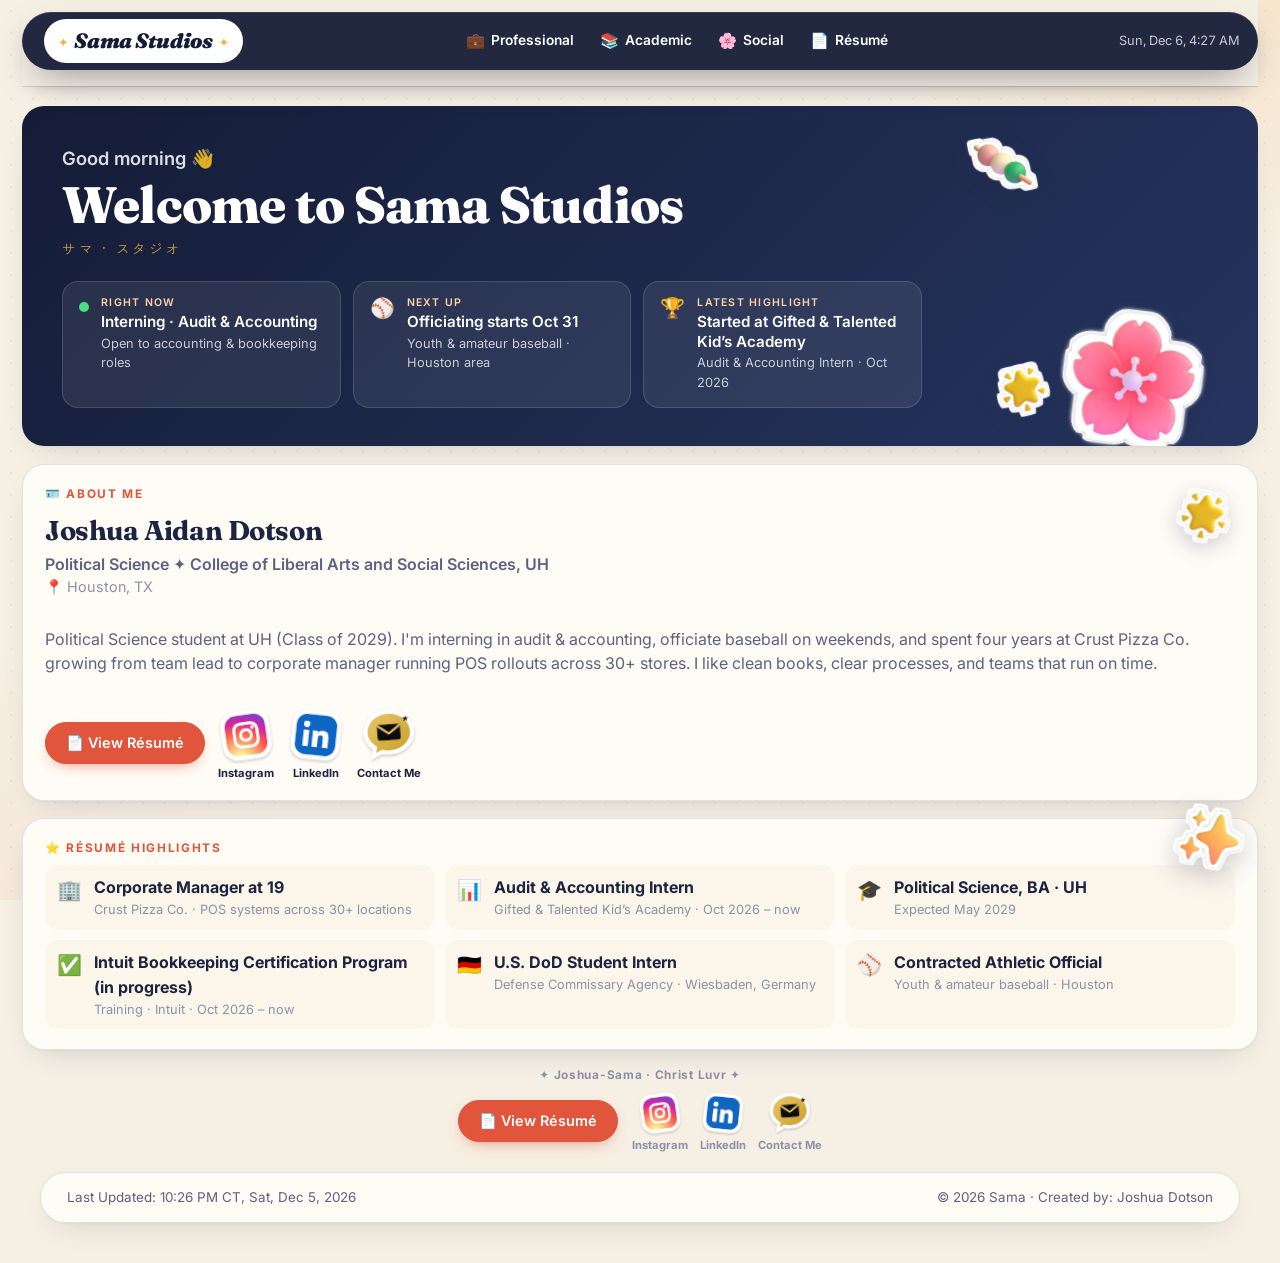
==== commit 4a36a8db: "Nav ✦ stars both sides gold #F2B33D; Download Résumé icon navy #1F2A44 (approved Oct 24 1:15 PM). sw" ====
--- a/index.html
+++ b/index.html
@@ -5,7 +5,7 @@
 <link rel="icon" href="assets/favicon.svg?v=3" type="image/svg+xml"><link rel="icon" type="image/png" sizes="32x32" href="assets/favicon-32.png?v=3"><link rel="icon" type="image/png" sizes="16x16" href="assets/favicon-16.png?v=3"><link rel="apple-touch-icon" sizes="180x180" href="assets/apple-touch-icon.png?v=3">
 <link rel="preconnect" href="https://fonts.googleapis.com"><link rel="preconnect" href="https://fonts.gstatic.com" crossorigin>
 <link href="https://fonts.googleapis.com/css2?family=Inter:wght@400;500;600;700&family=Sora:wght@500;600;700&family=Fraunces:ital,opsz,wght@0,9..144,600..900;1,9..144,600..900&family=Zen+Kaku+Gothic+New:wght@700&display=swap" rel="stylesheet">
-<link rel="stylesheet" href="sama-nav.css?v=19"><link rel="stylesheet" href="style.css?v=17"><link rel="stylesheet" href="public-v7.css?v=24"></head>
+<link rel="stylesheet" href="sama-nav.css?v=20"><link rel="stylesheet" href="style.css?v=17"><link rel="stylesheet" href="public-v7.css?v=25"></head>
 <body data-page="home">
 <div class="bg" aria-hidden="true"></div>
 <div id="sama-nav" class="nav-host"></div>
@@ -44,7 +44,7 @@
 <section class="glass panel hero s8 band b-soc"><span class="band-jp" lang="ja" aria-hidden="true">信仰</span><img class="stk band-stk" src="assets/stickers/p_latin_cross.webp" alt="" aria-hidden="true"><img class="stk band-stk2" src="assets/stickers/p_ps.webp" alt="" aria-hidden="true"><p class="eyebrow">Christ Luvr</p><h1>🌸 Social</h1><p class="lead"><span class="intro">Honestly, I just want to live a peaceful life in a two-story condo. I love Jesus Christ, and I believe that if I keep working hard, my dreams will come to fruition.</span><span class="badge"><svg class="ic sm" viewBox="0 0 24 24" aria-hidden="true" focusable="false" fill="none" stroke="currentColor" stroke-width="1.8" stroke-linecap="round" stroke-linejoin="round"> <path d="M6 9H4.5a2.5 2.5 0 0 1 0-5H6" /> <path d="M18 9h1.5a2.5 2.5 0 0 0 0-5H18" /> <path d="M4 22h16" /> <path d="M10 14.66V17c0 .55-.47.98-.97 1.21C7.85 18.75 7 20.24 7 22" /> <path d="M14 14.66V17c0 .55.47.98.97 1.21C16.15 18.75 17 20.24 17 22" /> <path d="M18 2H6v7a6 6 0 0 0 12 0V2Z" /> </svg><span class="bt"><span class="bl" data-banner="personal">Current goal</span>: Getting back in the gym</span></span></p><div class="btns ha-btns"><a class="btn" href="https://profile.playstation.com/oshuwuh" target="_blank" rel="noopener"><svg class="ic" viewBox="0 0 24 24" aria-hidden="true" focusable="false" fill="currentColor"><path d="M8.984 2.596v17.547l3.915 1.261V6.688c0-.69.304-1.151.794-.991.636.18.76.814.76 1.505v5.875c2.441 1.193 4.362-.002 4.362-3.152 0-3.237-1.126-4.675-4.438-5.827-1.307-.448-3.728-1.186-5.39-1.502zm4.656 16.241l6.296-2.275c.715-.258.826-.625.246-.818-.586-.192-1.637-.139-2.357.123l-4.205 1.5V14.98l.24-.085s1.201-.42 2.913-.615c1.696-.18 3.785.03 5.437.661 1.848.601 2.04 1.472 1.576 2.072-.465.6-1.622 1.036-1.622 1.036l-8.544 3.107V18.86zM1.807 18.6c-1.9-.545-2.214-1.668-1.352-2.32.801-.586 2.16-1.052 2.16-1.052l5.615-2.013v2.313L4.205 17c-.705.271-.825.632-.239.826.586.195 1.637.15 2.343-.12L8.247 17v2.074c-.12.03-.256.044-.39.073-1.939.331-3.996.196-6.038-.479z"/></svg>Playstation Profile</a><div class="soc-stks"><a class="soc-stk" href="https://www.real-fake-doors.com/" target="_blank" rel="noopener" aria-label="Click me"><img src="assets/stickers/p_sparkles.webp" alt="" width="58" height="58"><span>Click me</span></a><a class="soc-stk" href="https://instagram.com/joshuaaidandotson" target="_blank" rel="noopener" aria-label="Instagram @joshuaaidandotson"><img src="assets/stickers/stk_ig.svg" alt="" width="58" height="58"><span>Instagram</span></a><button class="soc-stk" type="button" data-open="contact" aria-label="Contact Me"><img src="assets/stickers/stk_ct.svg" alt="" width="58" height="58"><span>Contact Me</span></button></div></div></section><section class="glass panel stat-panel s4" aria-label="GTA VI release countdown"><p class="slabel">GTA VI release countdown</p><div class="chart" data-chart="gta"></div></section><section class="glass panel s4"><div class="ptitle"><h3><svg class="ic" viewBox="0 0 24 24" aria-hidden="true" focusable="false" fill="none" stroke="currentColor" stroke-width="1.8" stroke-linecap="round" stroke-linejoin="round"> <circle cx="12" cy="12" r="10" /> <circle cx="12" cy="12" r="6" /> <circle cx="12" cy="12" r="2" /> </svg>Goals</h3></div><ol class="list goals"><li>Praise God</li><li>Help the community</li><li>Get filthy rich</li></ol></section><section class="glass panel s4"><div class="ptitle"><h3><svg class="ic" viewBox="0 0 24 24" aria-hidden="true" focusable="false" fill="none" stroke="currentColor" stroke-width="1.8" stroke-linecap="round" stroke-linejoin="round"> <path d="M19 21v-2a4 4 0 0 0-4-4H9a4 4 0 0 0-4 4v2" /> <circle cx="12" cy="7" r="4" /> </svg>Short bio</h3></div><p>My name is Josh, and I love Jesus and anime. Most days I&#x27;m working or studying, and when I&#x27;m not, I&#x27;m gaming or spending time with my family. I do Bible study every morning at 9 AM, so if you&#x27;re ever interested, reach out!</p></section><figure class="glass panel photo-card s4"><img src="assets/joshua-restaurant.jpg" alt="Joshua in a brown tee in a restaurant booth under amber lights" loading="lazy" decoding="async"></figure><section class="glass panel stat-panel s4" aria-label="Birthday countdown — March 20"><p class="slabel">Birthday countdown — March 20</p><div class="chart" data-chart="bday"></div></section><section class="glass panel s4"><div class="ptitle"><h3><svg class="ic" viewBox="0 0 24 24" aria-hidden="true" focusable="false" fill="none" stroke="currentColor" stroke-width="1.8" stroke-linecap="round" stroke-linejoin="round"> <circle cx="12" cy="12" r="10" /> <path d="M6 12c0-1.7.7-3.2 1.8-4.2" /> <circle cx="12" cy="12" r="2" /> <path d="M18 12c0 1.7-.7 3.2-1.8 4.2" /> </svg>Song</h3></div><div class="vinyl-wrap"><div class="vinyl" aria-hidden="true"><span style="background:#111 url(assets/lasers-cover.jpg) center/cover"></span></div><div><b>The Show Goes On</b><p class="sub">Lupe Fiasco · <i>Lasers</i></p><img class="cover" src="assets/lasers-cover.jpg" alt="Lasers album cover by Lupe Fiasco" width="72" height="72"></div></div></section><section class="glass panel s8"><div class="ptitle"><h3><svg class="ic" viewBox="0 0 24 24" aria-hidden="true" focusable="false" fill="none" stroke="currentColor" stroke-width="1.8" stroke-linecap="round" stroke-linejoin="round"> <path d="M19 14c1.49-1.46 3-3.21 3-5.5A5.5 5.5 0 0 0 16.5 3c-1.76 0-3 .5-4.5 2-1.5-1.5-2.74-2-4.5-2A5.5 5.5 0 0 0 2 8.5c0 2.3 1.5 4.05 3 5.5l7 7Z" /> </svg>Interests</h3></div><div class="interests"><div class="int"><b><svg class="ic sm" viewBox="0 0 24 24" aria-hidden="true" focusable="false" fill="none" stroke="currentColor" stroke-width="1.8" stroke-linecap="round" stroke-linejoin="round"> <line x1="6" x2="10" y1="11" y2="11" /> <line x1="8" x2="8" y1="9" y2="13" /> <line x1="15" x2="15.01" y1="12" y2="12" /> <line x1="18" x2="18.01" y1="10" y2="10" /> <path d="M17.32 5H6.68a4 4 0 0 0-3.978 3.59c-.006.052-.01.101-.017.152C2.604 9.416 2 14.456 2 16a3 3 0 0 0 3 3c1 0 1.5-.5 2-1l1.414-1.414A2 2 0 0 1 9.828 16h4.344a2 2 0 0 1 1.414.586L17 18c.5.5 1 1 2 1a3 3 0 0 0 3-3c0-1.545-.604-6.584-.685-7.258-.007-.05-.011-.1-.017-.151A4 4 0 0 0 17.32 5z" /> </svg>Games</b><ul class="list"><li>GTA</li><li>Overwatch</li><li>Red Dead Redemption</li></ul></div><div class="int"><b><svg class="ic sm" viewBox="0 0 24 24" aria-hidden="true" focusable="false" fill="none" stroke="currentColor" stroke-width="1.8" stroke-linecap="round" stroke-linejoin="round"> <path d="M3 14h3a2 2 0 0 1 2 2v3a2 2 0 0 1-2 2H5a2 2 0 0 1-2-2v-7a9 9 0 0 1 18 0v7a2 2 0 0 1-2 2h-1a2 2 0 0 1-2-2v-3a2 2 0 0 1 2-2h3" /> </svg>Music</b><ul class="list"><li>Kendrick Lamar</li><li>Kid Cudi</li><li>MF DOOM</li><li>Mac Miller</li></ul></div><div class="int"><b><svg class="ic sm" viewBox="0 0 24 24" aria-hidden="true" focusable="false" fill="none" stroke="currentColor" stroke-width="1.8" stroke-linecap="round" stroke-linejoin="round"> <path d="M6 9H4.5a2.5 2.5 0 0 1 0-5H6" /> <path d="M18 9h1.5a2.5 2.5 0 0 0 0-5H18" /> <path d="M4 22h16" /> <path d="M10 14.66V17c0 .55-.47.98-.97 1.21C7.85 18.75 7 20.24 7 22" /> <path d="M14 14.66V17c0 .55.47.98.97 1.21C16.15 18.75 17 20.24 17 22" /> <path d="M18 2H6v7a6 6 0 0 0 12 0V2Z" /> </svg>Sports</b><ul class="list"><li>Soccer</li><li>Baseball</li><li>Swim</li></ul></div><div class="int"><b><svg class="ic sm" viewBox="0 0 24 24" aria-hidden="true" focusable="false" fill="none" stroke="currentColor" stroke-width="1.8" stroke-linecap="round" stroke-linejoin="round"> <path d="M3 2v7c0 1.1.9 2 2 2h4a2 2 0 0 0 2-2V2" /> <path d="M7 2v20" /> <path d="M21 15V2a5 5 0 0 0-5 5v6c0 1.1.9 2 2 2h3Zm0 0v7" /> </svg>Food</b><ul class="list"><li>Hibachi (New York Steak)</li><li>Fried Rice</li><li>Tacos</li><li>Chipotle</li></ul></div><div class="int"><b><svg class="ic sm" viewBox="0 0 24 24" aria-hidden="true" focusable="false" fill="none" stroke="currentColor" stroke-width="1.8" stroke-linecap="round" stroke-linejoin="round"> <rect width="20" height="15" x="2" y="7" rx="2" ry="2" /> <polyline points="17 2 12 7 7 2" /> </svg>TV</b><ul class="list"><li>That Time I Got Reincarnated as a Slime</li><li>Black Clover</li><li>Abbott Elementary</li></ul></div></div></section><section class="glass panel s4"><div class="ptitle"><h3><svg class="ic" viewBox="0 0 24 24" aria-hidden="true" focusable="false" fill="none" stroke="currentColor" stroke-width="1.8" stroke-linecap="round" stroke-linejoin="round"> <path d="M6 9H4.5a2.5 2.5 0 0 1 0-5H6" /> <path d="M18 9h1.5a2.5 2.5 0 0 0 0-5H18" /> <path d="M4 22h16" /> <path d="M10 14.66V17c0 .55-.47.98-.97 1.21C7.85 18.75 7 20.24 7 22" /> <path d="M14 14.66V17c0 .55.47.98.97 1.21C16.15 18.75 17 20.24 17 22" /> <path d="M18 2H6v7a6 6 0 0 0 12 0V2Z" /> </svg>Top games</h3></div><ol class="ranks"><li><span class="rk r1">1</span><span class="rn">GTA</span><span class="rm">🥇</span></li><li><span class="rk r2">2</span><span class="rn">Overwatch</span><span class="rm">🥈</span></li><li><span class="rk r3">3</span><span class="rn">Red Dead Redemption</span><span class="rm">🥉</span></li></ol></section><section class="glass panel s4"><div class="ptitle"><h3><svg class="ic" viewBox="0 0 24 24" aria-hidden="true" focusable="false" fill="none" stroke="currentColor" stroke-width="1.8" stroke-linecap="round" stroke-linejoin="round"> <line x1="6" x2="10" y1="11" y2="11" /> <line x1="8" x2="8" y1="9" y2="13" /> <line x1="15" x2="15.01" y1="12" y2="12" /> <line x1="18" x2="18.01" y1="10" y2="10" /> <path d="M17.32 5H6.68a4 4 0 0 0-3.978 3.59c-.006.052-.01.101-.017.152C2.604 9.416 2 14.456 2 16a3 3 0 0 0 3 3c1 0 1.5-.5 2-1l1.414-1.414A2 2 0 0 1 9.828 16h4.344a2 2 0 0 1 1.414.586L17 18c.5.5 1 1 2 1a3 3 0 0 0 3-3c0-1.545-.604-6.584-.685-7.258-.007-.05-.011-.1-.017-.151A4 4 0 0 0 17.32 5z" /> </svg>Hobbies</h3></div><ul class="list"><li>Hanging out with my cousin</li><li>Playing games</li><li>Bettering myself</li></ul></section><figure class="glass panel photo-card s4"><img src="assets/personal-celebrating.jpg" alt="Sheet cake reading Happy Birthday Shelley 19" loading="lazy" decoding="async"><figcaption><svg class="ic sm" viewBox="0 0 24 24" aria-hidden="true" focusable="false" fill="none" stroke="currentColor" stroke-width="1.8" stroke-linecap="round" stroke-linejoin="round"> <path d="M14.5 4h-5L7 7H4a2 2 0 0 0-2 2v9a2 2 0 0 0 2 2h16a2 2 0 0 0 2-2V9a2 2 0 0 0-2-2h-3l-2.5-3z" /> <circle cx="12" cy="13" r="3" /> </svg>Celebrating my Birthday at work</figcaption></figure><figure class="glass panel photo-card s4"><img src="assets/joshua-flower-wall.jpg" alt="Joshua seated in a white shirt in front of a flower wall" loading="lazy" decoding="async"><figcaption><svg class="ic sm" viewBox="0 0 24 24" aria-hidden="true" focusable="false" fill="none" stroke="currentColor" stroke-width="1.8" stroke-linecap="round" stroke-linejoin="round"> <path d="M14.5 4h-5L7 7H4a2 2 0 0 0-2 2v9a2 2 0 0 0 2 2h16a2 2 0 0 0 2-2V9a2 2 0 0 0-2-2h-3l-2.5-3z" /> <circle cx="12" cy="13" r="3" /> </svg>Trip to Istanbul</figcaption></figure><section class="glass panel s4"><div class="ptitle"><h3><svg class="ic" viewBox="0 0 24 24" aria-hidden="true" focusable="false" fill="none" stroke="currentColor" stroke-width="1.8" stroke-linecap="round" stroke-linejoin="round"> <path d="M16 21v-2a4 4 0 0 0-4-4H6a4 4 0 0 0-4 4v2" /> <circle cx="9" cy="7" r="4" /> <path d="M22 21v-2a4 4 0 0 0-3-3.87" /> <path d="M16 3.13a4 4 0 0 1 0 7.75" /> </svg>Social links</h3></div><p class="sl-handle">@joshuaaidandotson</p><div class="soc-stks"><a class="soc-stk" href="https://instagram.com/joshuaaidandotson" target="_blank" rel="noopener" aria-label="Instagram @joshuaaidandotson"><img src="assets/stickers/stk_ig.svg" alt="" width="58" height="58"><span>Instagram</span></a><a class="soc-stk" href="https://www.linkedin.com/in/joshuaaidandotson/" target="_blank" rel="noopener" aria-label="LinkedIn"><img src="assets/stickers/stk_li.svg" alt="" width="58" height="58"><span>LinkedIn</span></a><a class="soc-stk" href="https://x.com/Joshuwuhhh" target="_blank" rel="noopener" aria-label="X @Joshuwuhhh"><img src="assets/stickers/stk_x.svg" alt="" width="58" height="58"><span>X</span></a><button class="soc-stk" type="button" data-open="contact" aria-label="Contact Me"><img src="assets/stickers/stk_ct.svg" alt="" width="58" height="58"><span>Contact Me</span></button></div></section><section class="glass panel s8"><div class="ptitle"><h3><svg class="ic" viewBox="0 0 24 24" aria-hidden="true" focusable="false" fill="none" stroke="currentColor" stroke-width="1.8" stroke-linecap="round" stroke-linejoin="round"> <path d="M12 7v14" /> <path d="M3 18a1 1 0 0 1-1-1V4a1 1 0 0 1 1-1h5a4 4 0 0 1 4 4 4 4 0 0 1 4-4h5a1 1 0 0 1 1 1v13a1 1 0 0 1-1 1h-6a3 3 0 0 0-3 3 3 3 0 0 0-3-3z" /> </svg>Christianity</h3></div><blockquote class="verse">“But thanks be to God, which giveth us the victory through our Lord Jesus Christ.”<cite>1 Corinthians 15:57 (KJV)</cite></blockquote></section>
 </main><main class="dash board" id="b-resume" data-board="resume" data-title="My Resume" hidden>
 <section class="glass panel hero s12 band b-res"><span class="band-jp" lang="ja" aria-hidden="true">履歴書</span><p class="eyebrow">Joshua Aidan Dotson · Political Science ✦ College of Liberal Arts and Social Sciences, UH</p><h1>📄 My Resume</h1><p class="lead"><span class="intro">My full résumé: work history, education, training and skills.</span></p><div class="btns ha-btns"><a class="btn" href="assets/Joshua_Dotson_Resume.pdf" download><svg class="ic" viewBox="0 0 24 24" aria-hidden="true" focusable="false" fill="none" stroke="currentColor" stroke-width="1.8" stroke-linecap="round" stroke-linejoin="round"> <path d="M21 15v4a2 2 0 0 1-2 2H5a2 2 0 0 1-2-2v-4" /> <polyline points="7 10 12 15 17 10" /> <line x1="12" x2="12" y1="15" y2="3" /> </svg>Download Résumé<span class="pdf-x"> (PDF)</span></a></div></section>
-<section class="glass panel s12 pdfview" aria-label="Résumé PDF"><div class="res-pages"><img src="assets/resume_v47_p1.webp" alt="Résumé page 1 of 2" width="1445" height="1870"><img src="assets/resume_v47_p2.webp" alt="Résumé page 2 of 2" width="1445" height="1870" loading="lazy"></div></section>
+<section class="glass panel s12 pdfview" aria-label="Résumé PDF"><div class="res-pages"><img src="assets/resume_v48_p1.webp" alt="Résumé page 1 of 2" width="1445" height="1870"><img src="assets/resume_v48_p2.webp" alt="Résumé page 2 of 2" width="1445" height="1870" loading="lazy"></div></section>
 </main>
 <footer class="glass foot"><span id="foot-title">Last Updated</span><span>© 2026 Sama · Created by: Joshua Dotson</span></footer>
 <div class="modal" id="contact" role="dialog" aria-modal="true" aria-labelledby="contact-title" hidden>
--- a/sama-nav.css
+++ b/sama-nav.css
@@ -12,7 +12,7 @@
 .snav a{color:inherit;text-decoration:none}
 /* Public bar: plain links only. No hover menus, no dropdowns, no burger. */
 .snav-wm{display:block;flex-shrink:0;font-family:var(--display);font-style:italic;font-weight:900;font-size:1.3rem;letter-spacing:-.02em;padding:6px 6px 6px 0;white-space:nowrap;transition:transform .28s cubic-bezier(.22,.8,.24,1)}
-.snav-wm::before,.snav-wm::after{content:"\2726";font-style:normal;font-family:var(--body);font-size:.62em;vertical-align:middle;color:var(--marigold,#F2B33D)}.snav-wm::before{margin-right:6px}.snav-wm::after{margin-left:6px}
+.snav-wm::before,.snav-wm::after{content:"\2726";font-style:normal;font-family:var(--body);font-size:.62em;vertical-align:middle;color:#F2B33D}.snav-wm::before{margin-right:6px}.snav-wm::after{margin-left:6px}
 .snav-wm.on{background:#fff;color:var(--navy);border-radius:999px;padding:6px 14px}
 .snav-tabs{display:flex;gap:2px;flex:1;justify-content:center;flex-wrap:nowrap;min-width:0}
 .snav-t{display:flex;align-items:center;gap:6px;padding:8px 12px;border-radius:999px;font-weight:600;font-size:.86rem;color:rgba(255,255,255,.78);white-space:nowrap;transition:background .28s cubic-bezier(.22,.8,.24,1),color .28s,transform .28s cubic-bezier(.22,.8,.24,1),box-shadow .28s}
--- a/style.css
+++ b/style.css
@@ -301,7 +301,7 @@
 .dash.packed{grid-auto-rows:2px;row-gap:0!important;align-items:start}
 .dash.packed>*{margin:0!important;align-self:start}
 .dash.packed>.pk-fill{align-self:stretch!important}
-/* résumé v47: static page images, full content width (replaces PDF.js canvas viewer) */
+/* résumé v48: static page images, full content width (replaces PDF.js canvas viewer) */
 .dash .pdfview{width:auto!important;max-width:none!important;justify-self:stretch!important;padding:16px!important}
 .res-pages{display:flex;flex-direction:column;align-items:center;gap:16px}
 .res-pages img{display:block;width:100%;max-width:900px;height:auto;background:#fff;border-radius:6px;box-shadow:0 10px 30px rgba(0,0,0,.3)}
--- a/public-v7.css
+++ b/public-v7.css
@@ -175,3 +175,4 @@
 .snav-t:not(.on):hover{background:transparent;color:rgba(255,255,255,.78)}
 @media (max-width:860px){.nav-host{position:relative;padding:8px 10px 12px;margin-bottom:16px}.nav-host .snav{margin:0}}
 @media (max-width:520px){.ha-btns{flex-wrap:wrap;row-gap:12px}} /* 12:10 PM Oct 24: X sticker made the Academic hero row overflow at 390px; let the sticker row drop to its own line when it does not fit */
+.hero.band .btn[download] .ic,.btn[download] .ic{color:#1F2A44}
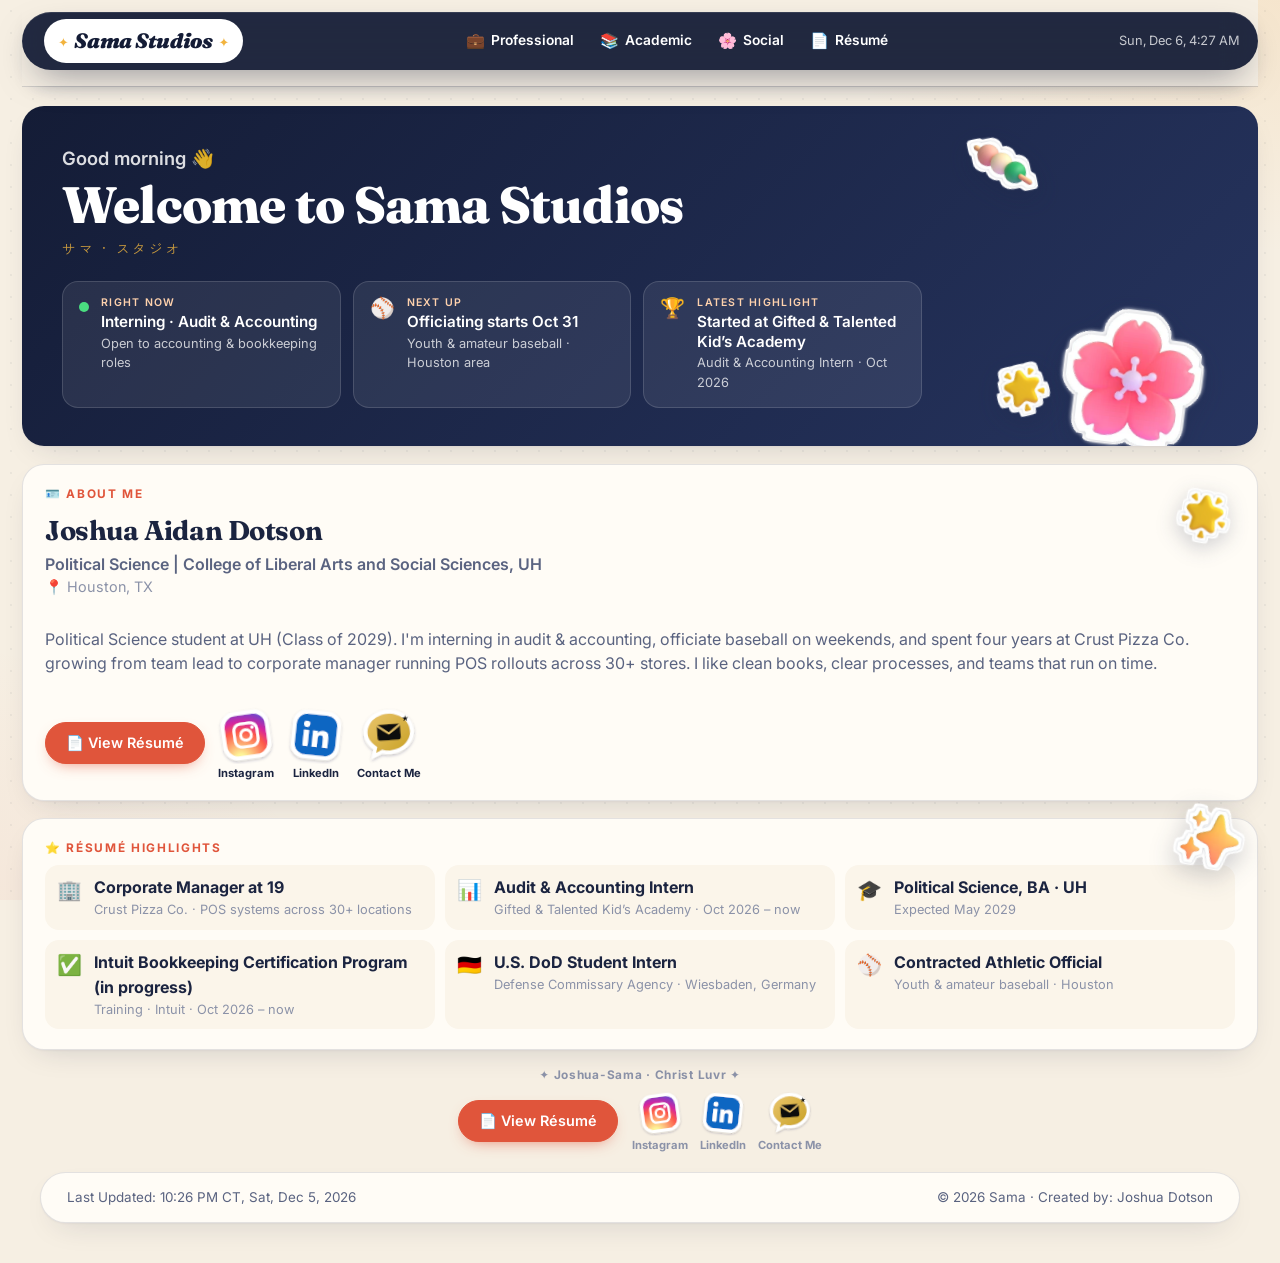
==== commit a6959fd0: "Résumé v49: title divider gold | (matches signature v7.9; other ✦ unchanged); site headline | ; v48 " ====
--- a/index.html
+++ b/index.html
@@ -15,7 +15,7 @@
 <div class="status"><div class="st-i"><span class="st-dot" aria-hidden="true"></span><div><small>Right now</small><b>Interning · Audit &amp; Accounting</b><em>Open to accounting &amp; bookkeeping roles</em></div></div>
 <div class="st-i"><span aria-hidden="true">⚾</span><div><small>Next up</small><b>Officiating starts Oct 31</b><em>Youth &amp; amateur baseball · Houston area</em></div></div>
 <div class="st-i"><span aria-hidden="true">🏆</span><div><small>Latest highlight</small><b>Started at Gifted &amp; Talented Kid’s Academy</b><em>Audit &amp; Accounting Intern · Oct 2026</em></div></div></div></section>
-<section class="glass panel s12 home-about"><div class="ha-top"><div><p class="eyebrow">🪪 About me</p><h2 data-sync="name">Joshua Aidan Dotson</h2><p class="ha-head" data-sync="headline">Political Science ✦ College of Liberal Arts and Social Sciences, UH</p><p class="ha-loc">📍 <span data-sync="location">Houston, TX</span></p></div><img class="ha-stk" src="assets/stickers/p_glowing_star.webp" alt="" aria-hidden="true"></div>
+<section class="glass panel s12 home-about"><div class="ha-top"><div><p class="eyebrow">🪪 About me</p><h2 data-sync="name">Joshua Aidan Dotson</h2><p class="ha-head" data-sync="headline">Political Science | College of Liberal Arts and Social Sciences, UH</p><p class="ha-loc">📍 <span data-sync="location">Houston, TX</span></p></div><img class="ha-stk" src="assets/stickers/p_glowing_star.webp" alt="" aria-hidden="true"></div>
 <p class="ha-bio" data-sync="about">Political Science student at UH (Class of 2029). I'm interning in audit &amp; accounting, officiate baseball on weekends, and spent four years at Crust Pizza Co. growing from team lead to corporate manager running POS rollouts across 30+ stores. I like clean books, clear processes, and teams that run on time.</p>
 <div class="btns ha-btns"><a class="btn" href="#resume">📄 View Résumé</a><div class="soc-stks"><a class="soc-stk" href="https://instagram.com/joshuaaidandotson" target="_blank" rel="noopener" aria-label="Instagram @joshuaaidandotson"><img src="assets/stickers/stk_ig.svg" alt="" width="58" height="58"><span>Instagram</span></a><a class="soc-stk" href="https://www.linkedin.com/in/joshuaaidandotson/" target="_blank" rel="noopener" aria-label="LinkedIn"><img src="assets/stickers/stk_li.svg" alt="" width="58" height="58"><span>LinkedIn</span></a><button class="soc-stk" type="button" data-open="contact" aria-label="Contact Me"><img src="assets/stickers/stk_ct.svg" alt="" width="58" height="58"><span>Contact Me</span></button></div></div></section>
 <section class="glass panel s12 home-high"><img class="stk hl-stk" src="assets/stickers/p_sparkles.webp" alt="" aria-hidden="true"><p class="eyebrow">⭐ Résumé highlights</p><ul class="hl">
@@ -43,8 +43,8 @@
 </main><main class="dash board" id="b-personal" data-board="personal" data-title="Social" hidden>
 <section class="glass panel hero s8 band b-soc"><span class="band-jp" lang="ja" aria-hidden="true">信仰</span><img class="stk band-stk" src="assets/stickers/p_latin_cross.webp" alt="" aria-hidden="true"><img class="stk band-stk2" src="assets/stickers/p_ps.webp" alt="" aria-hidden="true"><p class="eyebrow">Christ Luvr</p><h1>🌸 Social</h1><p class="lead"><span class="intro">Honestly, I just want to live a peaceful life in a two-story condo. I love Jesus Christ, and I believe that if I keep working hard, my dreams will come to fruition.</span><span class="badge"><svg class="ic sm" viewBox="0 0 24 24" aria-hidden="true" focusable="false" fill="none" stroke="currentColor" stroke-width="1.8" stroke-linecap="round" stroke-linejoin="round"> <path d="M6 9H4.5a2.5 2.5 0 0 1 0-5H6" /> <path d="M18 9h1.5a2.5 2.5 0 0 0 0-5H18" /> <path d="M4 22h16" /> <path d="M10 14.66V17c0 .55-.47.98-.97 1.21C7.85 18.75 7 20.24 7 22" /> <path d="M14 14.66V17c0 .55.47.98.97 1.21C16.15 18.75 17 20.24 17 22" /> <path d="M18 2H6v7a6 6 0 0 0 12 0V2Z" /> </svg><span class="bt"><span class="bl" data-banner="personal">Current goal</span>: Getting back in the gym</span></span></p><div class="btns ha-btns"><a class="btn" href="https://profile.playstation.com/oshuwuh" target="_blank" rel="noopener"><svg class="ic" viewBox="0 0 24 24" aria-hidden="true" focusable="false" fill="currentColor"><path d="M8.984 2.596v17.547l3.915 1.261V6.688c0-.69.304-1.151.794-.991.636.18.76.814.76 1.505v5.875c2.441 1.193 4.362-.002 4.362-3.152 0-3.237-1.126-4.675-4.438-5.827-1.307-.448-3.728-1.186-5.39-1.502zm4.656 16.241l6.296-2.275c.715-.258.826-.625.246-.818-.586-.192-1.637-.139-2.357.123l-4.205 1.5V14.98l.24-.085s1.201-.42 2.913-.615c1.696-.18 3.785.03 5.437.661 1.848.601 2.04 1.472 1.576 2.072-.465.6-1.622 1.036-1.622 1.036l-8.544 3.107V18.86zM1.807 18.6c-1.9-.545-2.214-1.668-1.352-2.32.801-.586 2.16-1.052 2.16-1.052l5.615-2.013v2.313L4.205 17c-.705.271-.825.632-.239.826.586.195 1.637.15 2.343-.12L8.247 17v2.074c-.12.03-.256.044-.39.073-1.939.331-3.996.196-6.038-.479z"/></svg>Playstation Profile</a><div class="soc-stks"><a class="soc-stk" href="https://www.real-fake-doors.com/" target="_blank" rel="noopener" aria-label="Click me"><img src="assets/stickers/p_sparkles.webp" alt="" width="58" height="58"><span>Click me</span></a><a class="soc-stk" href="https://instagram.com/joshuaaidandotson" target="_blank" rel="noopener" aria-label="Instagram @joshuaaidandotson"><img src="assets/stickers/stk_ig.svg" alt="" width="58" height="58"><span>Instagram</span></a><button class="soc-stk" type="button" data-open="contact" aria-label="Contact Me"><img src="assets/stickers/stk_ct.svg" alt="" width="58" height="58"><span>Contact Me</span></button></div></div></section><section class="glass panel stat-panel s4" aria-label="GTA VI release countdown"><p class="slabel">GTA VI release countdown</p><div class="chart" data-chart="gta"></div></section><section class="glass panel s4"><div class="ptitle"><h3><svg class="ic" viewBox="0 0 24 24" aria-hidden="true" focusable="false" fill="none" stroke="currentColor" stroke-width="1.8" stroke-linecap="round" stroke-linejoin="round"> <circle cx="12" cy="12" r="10" /> <circle cx="12" cy="12" r="6" /> <circle cx="12" cy="12" r="2" /> </svg>Goals</h3></div><ol class="list goals"><li>Praise God</li><li>Help the community</li><li>Get filthy rich</li></ol></section><section class="glass panel s4"><div class="ptitle"><h3><svg class="ic" viewBox="0 0 24 24" aria-hidden="true" focusable="false" fill="none" stroke="currentColor" stroke-width="1.8" stroke-linecap="round" stroke-linejoin="round"> <path d="M19 21v-2a4 4 0 0 0-4-4H9a4 4 0 0 0-4 4v2" /> <circle cx="12" cy="7" r="4" /> </svg>Short bio</h3></div><p>My name is Josh, and I love Jesus and anime. Most days I&#x27;m working or studying, and when I&#x27;m not, I&#x27;m gaming or spending time with my family. I do Bible study every morning at 9 AM, so if you&#x27;re ever interested, reach out!</p></section><figure class="glass panel photo-card s4"><img src="assets/joshua-restaurant.jpg" alt="Joshua in a brown tee in a restaurant booth under amber lights" loading="lazy" decoding="async"></figure><section class="glass panel stat-panel s4" aria-label="Birthday countdown — March 20"><p class="slabel">Birthday countdown — March 20</p><div class="chart" data-chart="bday"></div></section><section class="glass panel s4"><div class="ptitle"><h3><svg class="ic" viewBox="0 0 24 24" aria-hidden="true" focusable="false" fill="none" stroke="currentColor" stroke-width="1.8" stroke-linecap="round" stroke-linejoin="round"> <circle cx="12" cy="12" r="10" /> <path d="M6 12c0-1.7.7-3.2 1.8-4.2" /> <circle cx="12" cy="12" r="2" /> <path d="M18 12c0 1.7-.7 3.2-1.8 4.2" /> </svg>Song</h3></div><div class="vinyl-wrap"><div class="vinyl" aria-hidden="true"><span style="background:#111 url(assets/lasers-cover.jpg) center/cover"></span></div><div><b>The Show Goes On</b><p class="sub">Lupe Fiasco · <i>Lasers</i></p><img class="cover" src="assets/lasers-cover.jpg" alt="Lasers album cover by Lupe Fiasco" width="72" height="72"></div></div></section><section class="glass panel s8"><div class="ptitle"><h3><svg class="ic" viewBox="0 0 24 24" aria-hidden="true" focusable="false" fill="none" stroke="currentColor" stroke-width="1.8" stroke-linecap="round" stroke-linejoin="round"> <path d="M19 14c1.49-1.46 3-3.21 3-5.5A5.5 5.5 0 0 0 16.5 3c-1.76 0-3 .5-4.5 2-1.5-1.5-2.74-2-4.5-2A5.5 5.5 0 0 0 2 8.5c0 2.3 1.5 4.05 3 5.5l7 7Z" /> </svg>Interests</h3></div><div class="interests"><div class="int"><b><svg class="ic sm" viewBox="0 0 24 24" aria-hidden="true" focusable="false" fill="none" stroke="currentColor" stroke-width="1.8" stroke-linecap="round" stroke-linejoin="round"> <line x1="6" x2="10" y1="11" y2="11" /> <line x1="8" x2="8" y1="9" y2="13" /> <line x1="15" x2="15.01" y1="12" y2="12" /> <line x1="18" x2="18.01" y1="10" y2="10" /> <path d="M17.32 5H6.68a4 4 0 0 0-3.978 3.59c-.006.052-.01.101-.017.152C2.604 9.416 2 14.456 2 16a3 3 0 0 0 3 3c1 0 1.5-.5 2-1l1.414-1.414A2 2 0 0 1 9.828 16h4.344a2 2 0 0 1 1.414.586L17 18c.5.5 1 1 2 1a3 3 0 0 0 3-3c0-1.545-.604-6.584-.685-7.258-.007-.05-.011-.1-.017-.151A4 4 0 0 0 17.32 5z" /> </svg>Games</b><ul class="list"><li>GTA</li><li>Overwatch</li><li>Red Dead Redemption</li></ul></div><div class="int"><b><svg class="ic sm" viewBox="0 0 24 24" aria-hidden="true" focusable="false" fill="none" stroke="currentColor" stroke-width="1.8" stroke-linecap="round" stroke-linejoin="round"> <path d="M3 14h3a2 2 0 0 1 2 2v3a2 2 0 0 1-2 2H5a2 2 0 0 1-2-2v-7a9 9 0 0 1 18 0v7a2 2 0 0 1-2 2h-1a2 2 0 0 1-2-2v-3a2 2 0 0 1 2-2h3" /> </svg>Music</b><ul class="list"><li>Kendrick Lamar</li><li>Kid Cudi</li><li>MF DOOM</li><li>Mac Miller</li></ul></div><div class="int"><b><svg class="ic sm" viewBox="0 0 24 24" aria-hidden="true" focusable="false" fill="none" stroke="currentColor" stroke-width="1.8" stroke-linecap="round" stroke-linejoin="round"> <path d="M6 9H4.5a2.5 2.5 0 0 1 0-5H6" /> <path d="M18 9h1.5a2.5 2.5 0 0 0 0-5H18" /> <path d="M4 22h16" /> <path d="M10 14.66V17c0 .55-.47.98-.97 1.21C7.85 18.75 7 20.24 7 22" /> <path d="M14 14.66V17c0 .55.47.98.97 1.21C16.15 18.75 17 20.24 17 22" /> <path d="M18 2H6v7a6 6 0 0 0 12 0V2Z" /> </svg>Sports</b><ul class="list"><li>Soccer</li><li>Baseball</li><li>Swim</li></ul></div><div class="int"><b><svg class="ic sm" viewBox="0 0 24 24" aria-hidden="true" focusable="false" fill="none" stroke="currentColor" stroke-width="1.8" stroke-linecap="round" stroke-linejoin="round"> <path d="M3 2v7c0 1.1.9 2 2 2h4a2 2 0 0 0 2-2V2" /> <path d="M7 2v20" /> <path d="M21 15V2a5 5 0 0 0-5 5v6c0 1.1.9 2 2 2h3Zm0 0v7" /> </svg>Food</b><ul class="list"><li>Hibachi (New York Steak)</li><li>Fried Rice</li><li>Tacos</li><li>Chipotle</li></ul></div><div class="int"><b><svg class="ic sm" viewBox="0 0 24 24" aria-hidden="true" focusable="false" fill="none" stroke="currentColor" stroke-width="1.8" stroke-linecap="round" stroke-linejoin="round"> <rect width="20" height="15" x="2" y="7" rx="2" ry="2" /> <polyline points="17 2 12 7 7 2" /> </svg>TV</b><ul class="list"><li>That Time I Got Reincarnated as a Slime</li><li>Black Clover</li><li>Abbott Elementary</li></ul></div></div></section><section class="glass panel s4"><div class="ptitle"><h3><svg class="ic" viewBox="0 0 24 24" aria-hidden="true" focusable="false" fill="none" stroke="currentColor" stroke-width="1.8" stroke-linecap="round" stroke-linejoin="round"> <path d="M6 9H4.5a2.5 2.5 0 0 1 0-5H6" /> <path d="M18 9h1.5a2.5 2.5 0 0 0 0-5H18" /> <path d="M4 22h16" /> <path d="M10 14.66V17c0 .55-.47.98-.97 1.21C7.85 18.75 7 20.24 7 22" /> <path d="M14 14.66V17c0 .55.47.98.97 1.21C16.15 18.75 17 20.24 17 22" /> <path d="M18 2H6v7a6 6 0 0 0 12 0V2Z" /> </svg>Top games</h3></div><ol class="ranks"><li><span class="rk r1">1</span><span class="rn">GTA</span><span class="rm">🥇</span></li><li><span class="rk r2">2</span><span class="rn">Overwatch</span><span class="rm">🥈</span></li><li><span class="rk r3">3</span><span class="rn">Red Dead Redemption</span><span class="rm">🥉</span></li></ol></section><section class="glass panel s4"><div class="ptitle"><h3><svg class="ic" viewBox="0 0 24 24" aria-hidden="true" focusable="false" fill="none" stroke="currentColor" stroke-width="1.8" stroke-linecap="round" stroke-linejoin="round"> <line x1="6" x2="10" y1="11" y2="11" /> <line x1="8" x2="8" y1="9" y2="13" /> <line x1="15" x2="15.01" y1="12" y2="12" /> <line x1="18" x2="18.01" y1="10" y2="10" /> <path d="M17.32 5H6.68a4 4 0 0 0-3.978 3.59c-.006.052-.01.101-.017.152C2.604 9.416 2 14.456 2 16a3 3 0 0 0 3 3c1 0 1.5-.5 2-1l1.414-1.414A2 2 0 0 1 9.828 16h4.344a2 2 0 0 1 1.414.586L17 18c.5.5 1 1 2 1a3 3 0 0 0 3-3c0-1.545-.604-6.584-.685-7.258-.007-.05-.011-.1-.017-.151A4 4 0 0 0 17.32 5z" /> </svg>Hobbies</h3></div><ul class="list"><li>Hanging out with my cousin</li><li>Playing games</li><li>Bettering myself</li></ul></section><figure class="glass panel photo-card s4"><img src="assets/personal-celebrating.jpg" alt="Sheet cake reading Happy Birthday Shelley 19" loading="lazy" decoding="async"><figcaption><svg class="ic sm" viewBox="0 0 24 24" aria-hidden="true" focusable="false" fill="none" stroke="currentColor" stroke-width="1.8" stroke-linecap="round" stroke-linejoin="round"> <path d="M14.5 4h-5L7 7H4a2 2 0 0 0-2 2v9a2 2 0 0 0 2 2h16a2 2 0 0 0 2-2V9a2 2 0 0 0-2-2h-3l-2.5-3z" /> <circle cx="12" cy="13" r="3" /> </svg>Celebrating my Birthday at work</figcaption></figure><figure class="glass panel photo-card s4"><img src="assets/joshua-flower-wall.jpg" alt="Joshua seated in a white shirt in front of a flower wall" loading="lazy" decoding="async"><figcaption><svg class="ic sm" viewBox="0 0 24 24" aria-hidden="true" focusable="false" fill="none" stroke="currentColor" stroke-width="1.8" stroke-linecap="round" stroke-linejoin="round"> <path d="M14.5 4h-5L7 7H4a2 2 0 0 0-2 2v9a2 2 0 0 0 2 2h16a2 2 0 0 0 2-2V9a2 2 0 0 0-2-2h-3l-2.5-3z" /> <circle cx="12" cy="13" r="3" /> </svg>Trip to Istanbul</figcaption></figure><section class="glass panel s4"><div class="ptitle"><h3><svg class="ic" viewBox="0 0 24 24" aria-hidden="true" focusable="false" fill="none" stroke="currentColor" stroke-width="1.8" stroke-linecap="round" stroke-linejoin="round"> <path d="M16 21v-2a4 4 0 0 0-4-4H6a4 4 0 0 0-4 4v2" /> <circle cx="9" cy="7" r="4" /> <path d="M22 21v-2a4 4 0 0 0-3-3.87" /> <path d="M16 3.13a4 4 0 0 1 0 7.75" /> </svg>Social links</h3></div><p class="sl-handle">@joshuaaidandotson</p><div class="soc-stks"><a class="soc-stk" href="https://instagram.com/joshuaaidandotson" target="_blank" rel="noopener" aria-label="Instagram @joshuaaidandotson"><img src="assets/stickers/stk_ig.svg" alt="" width="58" height="58"><span>Instagram</span></a><a class="soc-stk" href="https://www.linkedin.com/in/joshuaaidandotson/" target="_blank" rel="noopener" aria-label="LinkedIn"><img src="assets/stickers/stk_li.svg" alt="" width="58" height="58"><span>LinkedIn</span></a><a class="soc-stk" href="https://x.com/Joshuwuhhh" target="_blank" rel="noopener" aria-label="X @Joshuwuhhh"><img src="assets/stickers/stk_x.svg" alt="" width="58" height="58"><span>X</span></a><button class="soc-stk" type="button" data-open="contact" aria-label="Contact Me"><img src="assets/stickers/stk_ct.svg" alt="" width="58" height="58"><span>Contact Me</span></button></div></section><section class="glass panel s8"><div class="ptitle"><h3><svg class="ic" viewBox="0 0 24 24" aria-hidden="true" focusable="false" fill="none" stroke="currentColor" stroke-width="1.8" stroke-linecap="round" stroke-linejoin="round"> <path d="M12 7v14" /> <path d="M3 18a1 1 0 0 1-1-1V4a1 1 0 0 1 1-1h5a4 4 0 0 1 4 4 4 4 0 0 1 4-4h5a1 1 0 0 1 1 1v13a1 1 0 0 1-1 1h-6a3 3 0 0 0-3 3 3 3 0 0 0-3-3z" /> </svg>Christianity</h3></div><blockquote class="verse">“But thanks be to God, which giveth us the victory through our Lord Jesus Christ.”<cite>1 Corinthians 15:57 (KJV)</cite></blockquote></section>
 </main><main class="dash board" id="b-resume" data-board="resume" data-title="My Resume" hidden>
-<section class="glass panel hero s12 band b-res"><span class="band-jp" lang="ja" aria-hidden="true">履歴書</span><p class="eyebrow">Joshua Aidan Dotson · Political Science ✦ College of Liberal Arts and Social Sciences, UH</p><h1>📄 My Resume</h1><p class="lead"><span class="intro">My full résumé: work history, education, training and skills.</span></p><div class="btns ha-btns"><a class="btn" href="assets/Joshua_Dotson_Resume.pdf" download><svg class="ic" viewBox="0 0 24 24" aria-hidden="true" focusable="false" fill="none" stroke="currentColor" stroke-width="1.8" stroke-linecap="round" stroke-linejoin="round"> <path d="M21 15v4a2 2 0 0 1-2 2H5a2 2 0 0 1-2-2v-4" /> <polyline points="7 10 12 15 17 10" /> <line x1="12" x2="12" y1="15" y2="3" /> </svg>Download Résumé<span class="pdf-x"> (PDF)</span></a></div></section>
-<section class="glass panel s12 pdfview" aria-label="Résumé PDF"><div class="res-pages"><img src="assets/resume_v48_p1.webp" alt="Résumé page 1 of 2" width="1445" height="1870"><img src="assets/resume_v48_p2.webp" alt="Résumé page 2 of 2" width="1445" height="1870" loading="lazy"></div></section>
+<section class="glass panel hero s12 band b-res"><span class="band-jp" lang="ja" aria-hidden="true">履歴書</span><p class="eyebrow">Joshua Aidan Dotson · Political Science | College of Liberal Arts and Social Sciences, UH</p><h1>📄 My Resume</h1><p class="lead"><span class="intro">My full résumé: work history, education, training and skills.</span></p><div class="btns ha-btns"><a class="btn" href="assets/Joshua_Dotson_Resume.pdf" download><svg class="ic" viewBox="0 0 24 24" aria-hidden="true" focusable="false" fill="none" stroke="currentColor" stroke-width="1.8" stroke-linecap="round" stroke-linejoin="round"> <path d="M21 15v4a2 2 0 0 1-2 2H5a2 2 0 0 1-2-2v-4" /> <polyline points="7 10 12 15 17 10" /> <line x1="12" x2="12" y1="15" y2="3" /> </svg>Download Résumé<span class="pdf-x"> (PDF)</span></a></div></section>
+<section class="glass panel s12 pdfview" aria-label="Résumé PDF"><div class="res-pages"><img src="assets/resume_v49_p1.webp" alt="Résumé page 1 of 2" width="1445" height="1870"><img src="assets/resume_v49_p2.webp" alt="Résumé page 2 of 2" width="1445" height="1870" loading="lazy"></div></section>
 </main>
 <footer class="glass foot"><span id="foot-title">Last Updated</span><span>© 2026 Sama · Created by: Joshua Dotson</span></footer>
 <div class="modal" id="contact" role="dialog" aria-modal="true" aria-labelledby="contact-title" hidden>
--- a/style.css
+++ b/style.css
@@ -301,7 +301,7 @@
 .dash.packed{grid-auto-rows:2px;row-gap:0!important;align-items:start}
 .dash.packed>*{margin:0!important;align-self:start}
 .dash.packed>.pk-fill{align-self:stretch!important}
-/* résumé v48: static page images, full content width (replaces PDF.js canvas viewer) */
+/* résumé v49: static page images, full content width (replaces PDF.js canvas viewer) */
 .dash .pdfview{width:auto!important;max-width:none!important;justify-self:stretch!important;padding:16px!important}
 .res-pages{display:flex;flex-direction:column;align-items:center;gap:16px}
 .res-pages img{display:block;width:100%;max-width:900px;height:auto;background:#fff;border-radius:6px;box-shadow:0 10px 30px rgba(0,0,0,.3)}
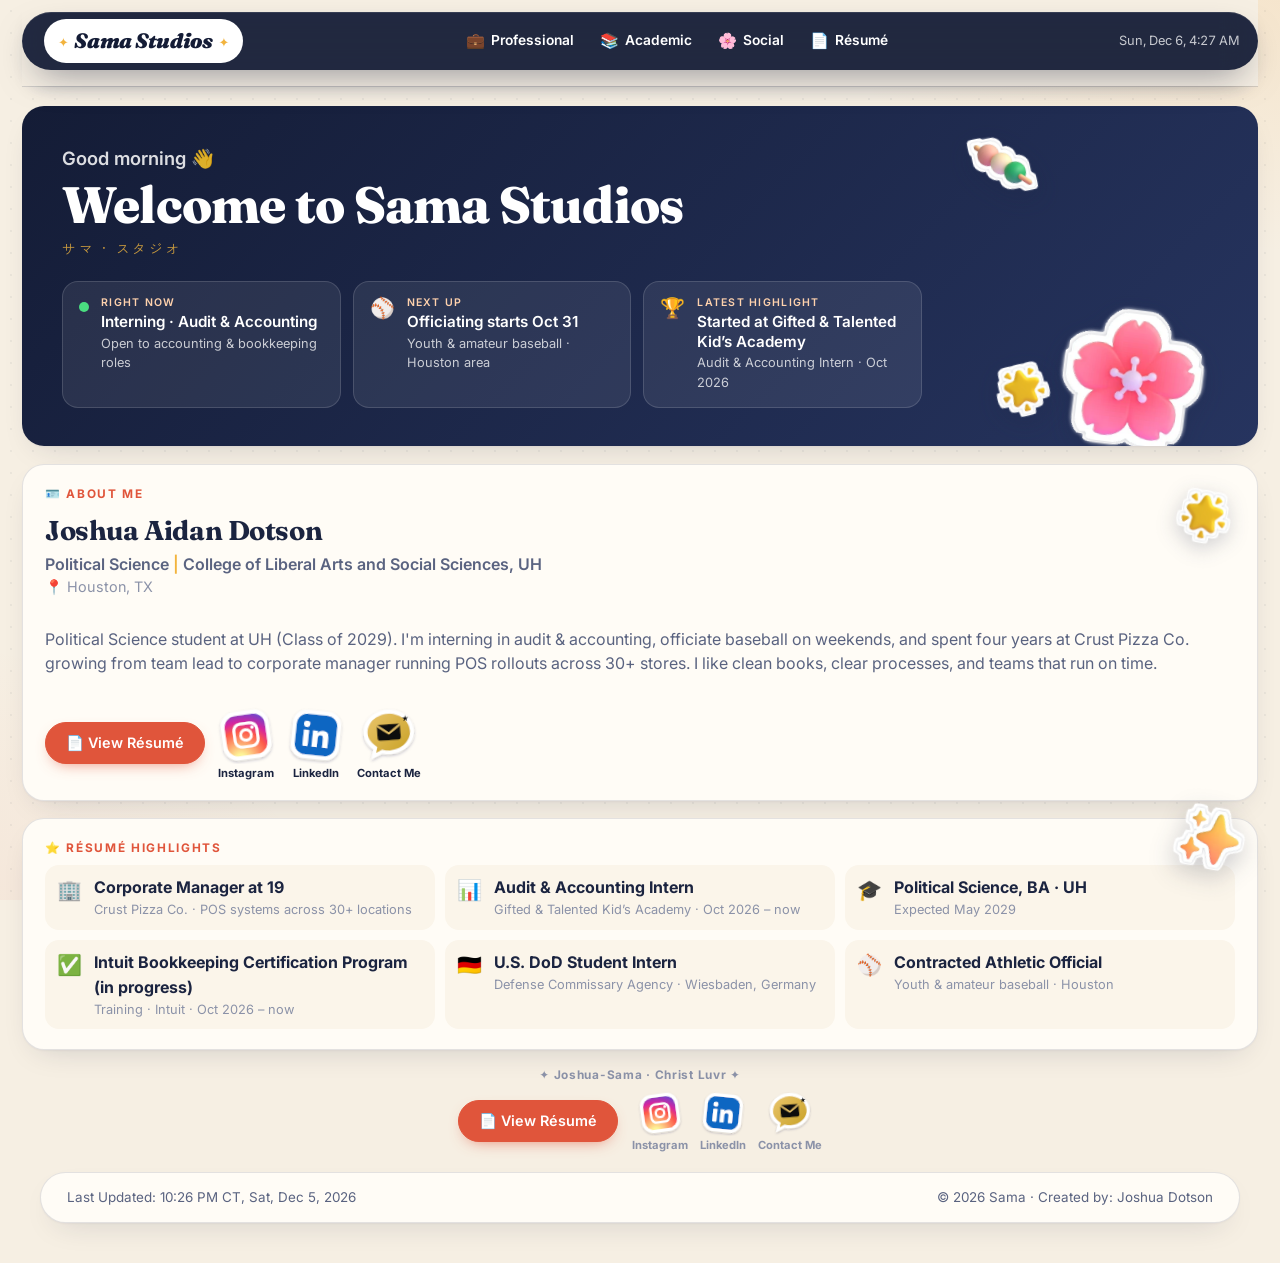
==== commit 4d3d3f38: "Site headline: gold | divider (#F2B33D) in About me + résumé hero; script.js refills headline via te" ====
--- a/index.html
+++ b/index.html
@@ -5,7 +5,7 @@
 <link rel="icon" href="assets/favicon.svg?v=3" type="image/svg+xml"><link rel="icon" type="image/png" sizes="32x32" href="assets/favicon-32.png?v=3"><link rel="icon" type="image/png" sizes="16x16" href="assets/favicon-16.png?v=3"><link rel="apple-touch-icon" sizes="180x180" href="assets/apple-touch-icon.png?v=3">
 <link rel="preconnect" href="https://fonts.googleapis.com"><link rel="preconnect" href="https://fonts.gstatic.com" crossorigin>
 <link href="https://fonts.googleapis.com/css2?family=Inter:wght@400;500;600;700&family=Sora:wght@500;600;700&family=Fraunces:ital,opsz,wght@0,9..144,600..900;1,9..144,600..900&family=Zen+Kaku+Gothic+New:wght@700&display=swap" rel="stylesheet">
-<link rel="stylesheet" href="sama-nav.css?v=20"><link rel="stylesheet" href="style.css?v=17"><link rel="stylesheet" href="public-v7.css?v=25"></head>
+<link rel="stylesheet" href="sama-nav.css?v=20"><link rel="stylesheet" href="style.css?v=18"><link rel="stylesheet" href="public-v7.css?v=25"></head>
 <body data-page="home">
 <div class="bg" aria-hidden="true"></div>
 <div id="sama-nav" class="nav-host"></div>
@@ -15,7 +15,7 @@
 <div class="status"><div class="st-i"><span class="st-dot" aria-hidden="true"></span><div><small>Right now</small><b>Interning · Audit &amp; Accounting</b><em>Open to accounting &amp; bookkeeping roles</em></div></div>
 <div class="st-i"><span aria-hidden="true">⚾</span><div><small>Next up</small><b>Officiating starts Oct 31</b><em>Youth &amp; amateur baseball · Houston area</em></div></div>
 <div class="st-i"><span aria-hidden="true">🏆</span><div><small>Latest highlight</small><b>Started at Gifted &amp; Talented Kid’s Academy</b><em>Audit &amp; Accounting Intern · Oct 2026</em></div></div></div></section>
-<section class="glass panel s12 home-about"><div class="ha-top"><div><p class="eyebrow">🪪 About me</p><h2 data-sync="name">Joshua Aidan Dotson</h2><p class="ha-head" data-sync="headline">Political Science | College of Liberal Arts and Social Sciences, UH</p><p class="ha-loc">📍 <span data-sync="location">Houston, TX</span></p></div><img class="ha-stk" src="assets/stickers/p_glowing_star.webp" alt="" aria-hidden="true"></div>
+<section class="glass panel s12 home-about"><div class="ha-top"><div><p class="eyebrow">🪪 About me</p><h2 data-sync="name">Joshua Aidan Dotson</h2><p class="ha-head" data-sync="headline">Political Science <span class="gold-bar">|</span> College of Liberal Arts and Social Sciences, UH</p><p class="ha-loc">📍 <span data-sync="location">Houston, TX</span></p></div><img class="ha-stk" src="assets/stickers/p_glowing_star.webp" alt="" aria-hidden="true"></div>
 <p class="ha-bio" data-sync="about">Political Science student at UH (Class of 2029). I'm interning in audit &amp; accounting, officiate baseball on weekends, and spent four years at Crust Pizza Co. growing from team lead to corporate manager running POS rollouts across 30+ stores. I like clean books, clear processes, and teams that run on time.</p>
 <div class="btns ha-btns"><a class="btn" href="#resume">📄 View Résumé</a><div class="soc-stks"><a class="soc-stk" href="https://instagram.com/joshuaaidandotson" target="_blank" rel="noopener" aria-label="Instagram @joshuaaidandotson"><img src="assets/stickers/stk_ig.svg" alt="" width="58" height="58"><span>Instagram</span></a><a class="soc-stk" href="https://www.linkedin.com/in/joshuaaidandotson/" target="_blank" rel="noopener" aria-label="LinkedIn"><img src="assets/stickers/stk_li.svg" alt="" width="58" height="58"><span>LinkedIn</span></a><button class="soc-stk" type="button" data-open="contact" aria-label="Contact Me"><img src="assets/stickers/stk_ct.svg" alt="" width="58" height="58"><span>Contact Me</span></button></div></div></section>
 <section class="glass panel s12 home-high"><img class="stk hl-stk" src="assets/stickers/p_sparkles.webp" alt="" aria-hidden="true"><p class="eyebrow">⭐ Résumé highlights</p><ul class="hl">
@@ -43,7 +43,7 @@
 </main><main class="dash board" id="b-personal" data-board="personal" data-title="Social" hidden>
 <section class="glass panel hero s8 band b-soc"><span class="band-jp" lang="ja" aria-hidden="true">信仰</span><img class="stk band-stk" src="assets/stickers/p_latin_cross.webp" alt="" aria-hidden="true"><img class="stk band-stk2" src="assets/stickers/p_ps.webp" alt="" aria-hidden="true"><p class="eyebrow">Christ Luvr</p><h1>🌸 Social</h1><p class="lead"><span class="intro">Honestly, I just want to live a peaceful life in a two-story condo. I love Jesus Christ, and I believe that if I keep working hard, my dreams will come to fruition.</span><span class="badge"><svg class="ic sm" viewBox="0 0 24 24" aria-hidden="true" focusable="false" fill="none" stroke="currentColor" stroke-width="1.8" stroke-linecap="round" stroke-linejoin="round"> <path d="M6 9H4.5a2.5 2.5 0 0 1 0-5H6" /> <path d="M18 9h1.5a2.5 2.5 0 0 0 0-5H18" /> <path d="M4 22h16" /> <path d="M10 14.66V17c0 .55-.47.98-.97 1.21C7.85 18.75 7 20.24 7 22" /> <path d="M14 14.66V17c0 .55.47.98.97 1.21C16.15 18.75 17 20.24 17 22" /> <path d="M18 2H6v7a6 6 0 0 0 12 0V2Z" /> </svg><span class="bt"><span class="bl" data-banner="personal">Current goal</span>: Getting back in the gym</span></span></p><div class="btns ha-btns"><a class="btn" href="https://profile.playstation.com/oshuwuh" target="_blank" rel="noopener"><svg class="ic" viewBox="0 0 24 24" aria-hidden="true" focusable="false" fill="currentColor"><path d="M8.984 2.596v17.547l3.915 1.261V6.688c0-.69.304-1.151.794-.991.636.18.76.814.76 1.505v5.875c2.441 1.193 4.362-.002 4.362-3.152 0-3.237-1.126-4.675-4.438-5.827-1.307-.448-3.728-1.186-5.39-1.502zm4.656 16.241l6.296-2.275c.715-.258.826-.625.246-.818-.586-.192-1.637-.139-2.357.123l-4.205 1.5V14.98l.24-.085s1.201-.42 2.913-.615c1.696-.18 3.785.03 5.437.661 1.848.601 2.04 1.472 1.576 2.072-.465.6-1.622 1.036-1.622 1.036l-8.544 3.107V18.86zM1.807 18.6c-1.9-.545-2.214-1.668-1.352-2.32.801-.586 2.16-1.052 2.16-1.052l5.615-2.013v2.313L4.205 17c-.705.271-.825.632-.239.826.586.195 1.637.15 2.343-.12L8.247 17v2.074c-.12.03-.256.044-.39.073-1.939.331-3.996.196-6.038-.479z"/></svg>Playstation Profile</a><div class="soc-stks"><a class="soc-stk" href="https://www.real-fake-doors.com/" target="_blank" rel="noopener" aria-label="Click me"><img src="assets/stickers/p_sparkles.webp" alt="" width="58" height="58"><span>Click me</span></a><a class="soc-stk" href="https://instagram.com/joshuaaidandotson" target="_blank" rel="noopener" aria-label="Instagram @joshuaaidandotson"><img src="assets/stickers/stk_ig.svg" alt="" width="58" height="58"><span>Instagram</span></a><button class="soc-stk" type="button" data-open="contact" aria-label="Contact Me"><img src="assets/stickers/stk_ct.svg" alt="" width="58" height="58"><span>Contact Me</span></button></div></div></section><section class="glass panel stat-panel s4" aria-label="GTA VI release countdown"><p class="slabel">GTA VI release countdown</p><div class="chart" data-chart="gta"></div></section><section class="glass panel s4"><div class="ptitle"><h3><svg class="ic" viewBox="0 0 24 24" aria-hidden="true" focusable="false" fill="none" stroke="currentColor" stroke-width="1.8" stroke-linecap="round" stroke-linejoin="round"> <circle cx="12" cy="12" r="10" /> <circle cx="12" cy="12" r="6" /> <circle cx="12" cy="12" r="2" /> </svg>Goals</h3></div><ol class="list goals"><li>Praise God</li><li>Help the community</li><li>Get filthy rich</li></ol></section><section class="glass panel s4"><div class="ptitle"><h3><svg class="ic" viewBox="0 0 24 24" aria-hidden="true" focusable="false" fill="none" stroke="currentColor" stroke-width="1.8" stroke-linecap="round" stroke-linejoin="round"> <path d="M19 21v-2a4 4 0 0 0-4-4H9a4 4 0 0 0-4 4v2" /> <circle cx="12" cy="7" r="4" /> </svg>Short bio</h3></div><p>My name is Josh, and I love Jesus and anime. Most days I&#x27;m working or studying, and when I&#x27;m not, I&#x27;m gaming or spending time with my family. I do Bible study every morning at 9 AM, so if you&#x27;re ever interested, reach out!</p></section><figure class="glass panel photo-card s4"><img src="assets/joshua-restaurant.jpg" alt="Joshua in a brown tee in a restaurant booth under amber lights" loading="lazy" decoding="async"></figure><section class="glass panel stat-panel s4" aria-label="Birthday countdown — March 20"><p class="slabel">Birthday countdown — March 20</p><div class="chart" data-chart="bday"></div></section><section class="glass panel s4"><div class="ptitle"><h3><svg class="ic" viewBox="0 0 24 24" aria-hidden="true" focusable="false" fill="none" stroke="currentColor" stroke-width="1.8" stroke-linecap="round" stroke-linejoin="round"> <circle cx="12" cy="12" r="10" /> <path d="M6 12c0-1.7.7-3.2 1.8-4.2" /> <circle cx="12" cy="12" r="2" /> <path d="M18 12c0 1.7-.7 3.2-1.8 4.2" /> </svg>Song</h3></div><div class="vinyl-wrap"><div class="vinyl" aria-hidden="true"><span style="background:#111 url(assets/lasers-cover.jpg) center/cover"></span></div><div><b>The Show Goes On</b><p class="sub">Lupe Fiasco · <i>Lasers</i></p><img class="cover" src="assets/lasers-cover.jpg" alt="Lasers album cover by Lupe Fiasco" width="72" height="72"></div></div></section><section class="glass panel s8"><div class="ptitle"><h3><svg class="ic" viewBox="0 0 24 24" aria-hidden="true" focusable="false" fill="none" stroke="currentColor" stroke-width="1.8" stroke-linecap="round" stroke-linejoin="round"> <path d="M19 14c1.49-1.46 3-3.21 3-5.5A5.5 5.5 0 0 0 16.5 3c-1.76 0-3 .5-4.5 2-1.5-1.5-2.74-2-4.5-2A5.5 5.5 0 0 0 2 8.5c0 2.3 1.5 4.05 3 5.5l7 7Z" /> </svg>Interests</h3></div><div class="interests"><div class="int"><b><svg class="ic sm" viewBox="0 0 24 24" aria-hidden="true" focusable="false" fill="none" stroke="currentColor" stroke-width="1.8" stroke-linecap="round" stroke-linejoin="round"> <line x1="6" x2="10" y1="11" y2="11" /> <line x1="8" x2="8" y1="9" y2="13" /> <line x1="15" x2="15.01" y1="12" y2="12" /> <line x1="18" x2="18.01" y1="10" y2="10" /> <path d="M17.32 5H6.68a4 4 0 0 0-3.978 3.59c-.006.052-.01.101-.017.152C2.604 9.416 2 14.456 2 16a3 3 0 0 0 3 3c1 0 1.5-.5 2-1l1.414-1.414A2 2 0 0 1 9.828 16h4.344a2 2 0 0 1 1.414.586L17 18c.5.5 1 1 2 1a3 3 0 0 0 3-3c0-1.545-.604-6.584-.685-7.258-.007-.05-.011-.1-.017-.151A4 4 0 0 0 17.32 5z" /> </svg>Games</b><ul class="list"><li>GTA</li><li>Overwatch</li><li>Red Dead Redemption</li></ul></div><div class="int"><b><svg class="ic sm" viewBox="0 0 24 24" aria-hidden="true" focusable="false" fill="none" stroke="currentColor" stroke-width="1.8" stroke-linecap="round" stroke-linejoin="round"> <path d="M3 14h3a2 2 0 0 1 2 2v3a2 2 0 0 1-2 2H5a2 2 0 0 1-2-2v-7a9 9 0 0 1 18 0v7a2 2 0 0 1-2 2h-1a2 2 0 0 1-2-2v-3a2 2 0 0 1 2-2h3" /> </svg>Music</b><ul class="list"><li>Kendrick Lamar</li><li>Kid Cudi</li><li>MF DOOM</li><li>Mac Miller</li></ul></div><div class="int"><b><svg class="ic sm" viewBox="0 0 24 24" aria-hidden="true" focusable="false" fill="none" stroke="currentColor" stroke-width="1.8" stroke-linecap="round" stroke-linejoin="round"> <path d="M6 9H4.5a2.5 2.5 0 0 1 0-5H6" /> <path d="M18 9h1.5a2.5 2.5 0 0 0 0-5H18" /> <path d="M4 22h16" /> <path d="M10 14.66V17c0 .55-.47.98-.97 1.21C7.85 18.75 7 20.24 7 22" /> <path d="M14 14.66V17c0 .55.47.98.97 1.21C16.15 18.75 17 20.24 17 22" /> <path d="M18 2H6v7a6 6 0 0 0 12 0V2Z" /> </svg>Sports</b><ul class="list"><li>Soccer</li><li>Baseball</li><li>Swim</li></ul></div><div class="int"><b><svg class="ic sm" viewBox="0 0 24 24" aria-hidden="true" focusable="false" fill="none" stroke="currentColor" stroke-width="1.8" stroke-linecap="round" stroke-linejoin="round"> <path d="M3 2v7c0 1.1.9 2 2 2h4a2 2 0 0 0 2-2V2" /> <path d="M7 2v20" /> <path d="M21 15V2a5 5 0 0 0-5 5v6c0 1.1.9 2 2 2h3Zm0 0v7" /> </svg>Food</b><ul class="list"><li>Hibachi (New York Steak)</li><li>Fried Rice</li><li>Tacos</li><li>Chipotle</li></ul></div><div class="int"><b><svg class="ic sm" viewBox="0 0 24 24" aria-hidden="true" focusable="false" fill="none" stroke="currentColor" stroke-width="1.8" stroke-linecap="round" stroke-linejoin="round"> <rect width="20" height="15" x="2" y="7" rx="2" ry="2" /> <polyline points="17 2 12 7 7 2" /> </svg>TV</b><ul class="list"><li>That Time I Got Reincarnated as a Slime</li><li>Black Clover</li><li>Abbott Elementary</li></ul></div></div></section><section class="glass panel s4"><div class="ptitle"><h3><svg class="ic" viewBox="0 0 24 24" aria-hidden="true" focusable="false" fill="none" stroke="currentColor" stroke-width="1.8" stroke-linecap="round" stroke-linejoin="round"> <path d="M6 9H4.5a2.5 2.5 0 0 1 0-5H6" /> <path d="M18 9h1.5a2.5 2.5 0 0 0 0-5H18" /> <path d="M4 22h16" /> <path d="M10 14.66V17c0 .55-.47.98-.97 1.21C7.85 18.75 7 20.24 7 22" /> <path d="M14 14.66V17c0 .55.47.98.97 1.21C16.15 18.75 17 20.24 17 22" /> <path d="M18 2H6v7a6 6 0 0 0 12 0V2Z" /> </svg>Top games</h3></div><ol class="ranks"><li><span class="rk r1">1</span><span class="rn">GTA</span><span class="rm">🥇</span></li><li><span class="rk r2">2</span><span class="rn">Overwatch</span><span class="rm">🥈</span></li><li><span class="rk r3">3</span><span class="rn">Red Dead Redemption</span><span class="rm">🥉</span></li></ol></section><section class="glass panel s4"><div class="ptitle"><h3><svg class="ic" viewBox="0 0 24 24" aria-hidden="true" focusable="false" fill="none" stroke="currentColor" stroke-width="1.8" stroke-linecap="round" stroke-linejoin="round"> <line x1="6" x2="10" y1="11" y2="11" /> <line x1="8" x2="8" y1="9" y2="13" /> <line x1="15" x2="15.01" y1="12" y2="12" /> <line x1="18" x2="18.01" y1="10" y2="10" /> <path d="M17.32 5H6.68a4 4 0 0 0-3.978 3.59c-.006.052-.01.101-.017.152C2.604 9.416 2 14.456 2 16a3 3 0 0 0 3 3c1 0 1.5-.5 2-1l1.414-1.414A2 2 0 0 1 9.828 16h4.344a2 2 0 0 1 1.414.586L17 18c.5.5 1 1 2 1a3 3 0 0 0 3-3c0-1.545-.604-6.584-.685-7.258-.007-.05-.011-.1-.017-.151A4 4 0 0 0 17.32 5z" /> </svg>Hobbies</h3></div><ul class="list"><li>Hanging out with my cousin</li><li>Playing games</li><li>Bettering myself</li></ul></section><figure class="glass panel photo-card s4"><img src="assets/personal-celebrating.jpg" alt="Sheet cake reading Happy Birthday Shelley 19" loading="lazy" decoding="async"><figcaption><svg class="ic sm" viewBox="0 0 24 24" aria-hidden="true" focusable="false" fill="none" stroke="currentColor" stroke-width="1.8" stroke-linecap="round" stroke-linejoin="round"> <path d="M14.5 4h-5L7 7H4a2 2 0 0 0-2 2v9a2 2 0 0 0 2 2h16a2 2 0 0 0 2-2V9a2 2 0 0 0-2-2h-3l-2.5-3z" /> <circle cx="12" cy="13" r="3" /> </svg>Celebrating my Birthday at work</figcaption></figure><figure class="glass panel photo-card s4"><img src="assets/joshua-flower-wall.jpg" alt="Joshua seated in a white shirt in front of a flower wall" loading="lazy" decoding="async"><figcaption><svg class="ic sm" viewBox="0 0 24 24" aria-hidden="true" focusable="false" fill="none" stroke="currentColor" stroke-width="1.8" stroke-linecap="round" stroke-linejoin="round"> <path d="M14.5 4h-5L7 7H4a2 2 0 0 0-2 2v9a2 2 0 0 0 2 2h16a2 2 0 0 0 2-2V9a2 2 0 0 0-2-2h-3l-2.5-3z" /> <circle cx="12" cy="13" r="3" /> </svg>Trip to Istanbul</figcaption></figure><section class="glass panel s4"><div class="ptitle"><h3><svg class="ic" viewBox="0 0 24 24" aria-hidden="true" focusable="false" fill="none" stroke="currentColor" stroke-width="1.8" stroke-linecap="round" stroke-linejoin="round"> <path d="M16 21v-2a4 4 0 0 0-4-4H6a4 4 0 0 0-4 4v2" /> <circle cx="9" cy="7" r="4" /> <path d="M22 21v-2a4 4 0 0 0-3-3.87" /> <path d="M16 3.13a4 4 0 0 1 0 7.75" /> </svg>Social links</h3></div><p class="sl-handle">@joshuaaidandotson</p><div class="soc-stks"><a class="soc-stk" href="https://instagram.com/joshuaaidandotson" target="_blank" rel="noopener" aria-label="Instagram @joshuaaidandotson"><img src="assets/stickers/stk_ig.svg" alt="" width="58" height="58"><span>Instagram</span></a><a class="soc-stk" href="https://www.linkedin.com/in/joshuaaidandotson/" target="_blank" rel="noopener" aria-label="LinkedIn"><img src="assets/stickers/stk_li.svg" alt="" width="58" height="58"><span>LinkedIn</span></a><a class="soc-stk" href="https://x.com/Joshuwuhhh" target="_blank" rel="noopener" aria-label="X @Joshuwuhhh"><img src="assets/stickers/stk_x.svg" alt="" width="58" height="58"><span>X</span></a><button class="soc-stk" type="button" data-open="contact" aria-label="Contact Me"><img src="assets/stickers/stk_ct.svg" alt="" width="58" height="58"><span>Contact Me</span></button></div></section><section class="glass panel s8"><div class="ptitle"><h3><svg class="ic" viewBox="0 0 24 24" aria-hidden="true" focusable="false" fill="none" stroke="currentColor" stroke-width="1.8" stroke-linecap="round" stroke-linejoin="round"> <path d="M12 7v14" /> <path d="M3 18a1 1 0 0 1-1-1V4a1 1 0 0 1 1-1h5a4 4 0 0 1 4 4 4 4 0 0 1 4-4h5a1 1 0 0 1 1 1v13a1 1 0 0 1-1 1h-6a3 3 0 0 0-3 3 3 3 0 0 0-3-3z" /> </svg>Christianity</h3></div><blockquote class="verse">“But thanks be to God, which giveth us the victory through our Lord Jesus Christ.”<cite>1 Corinthians 15:57 (KJV)</cite></blockquote></section>
 </main><main class="dash board" id="b-resume" data-board="resume" data-title="My Resume" hidden>
-<section class="glass panel hero s12 band b-res"><span class="band-jp" lang="ja" aria-hidden="true">履歴書</span><p class="eyebrow">Joshua Aidan Dotson · Political Science | College of Liberal Arts and Social Sciences, UH</p><h1>📄 My Resume</h1><p class="lead"><span class="intro">My full résumé: work history, education, training and skills.</span></p><div class="btns ha-btns"><a class="btn" href="assets/Joshua_Dotson_Resume.pdf" download><svg class="ic" viewBox="0 0 24 24" aria-hidden="true" focusable="false" fill="none" stroke="currentColor" stroke-width="1.8" stroke-linecap="round" stroke-linejoin="round"> <path d="M21 15v4a2 2 0 0 1-2 2H5a2 2 0 0 1-2-2v-4" /> <polyline points="7 10 12 15 17 10" /> <line x1="12" x2="12" y1="15" y2="3" /> </svg>Download Résumé<span class="pdf-x"> (PDF)</span></a></div></section>
+<section class="glass panel hero s12 band b-res"><span class="band-jp" lang="ja" aria-hidden="true">履歴書</span><p class="eyebrow">Joshua Aidan Dotson · Political Science <span class="gold-bar">|</span> College of Liberal Arts and Social Sciences, UH</p><h1>📄 My Resume</h1><p class="lead"><span class="intro">My full résumé: work history, education, training and skills.</span></p><div class="btns ha-btns"><a class="btn" href="assets/Joshua_Dotson_Resume.pdf" download><svg class="ic" viewBox="0 0 24 24" aria-hidden="true" focusable="false" fill="none" stroke="currentColor" stroke-width="1.8" stroke-linecap="round" stroke-linejoin="round"> <path d="M21 15v4a2 2 0 0 1-2 2H5a2 2 0 0 1-2-2v-4" /> <polyline points="7 10 12 15 17 10" /> <line x1="12" x2="12" y1="15" y2="3" /> </svg>Download Résumé<span class="pdf-x"> (PDF)</span></a></div></section>
 <section class="glass panel s12 pdfview" aria-label="Résumé PDF"><div class="res-pages"><img src="assets/resume_v49_p1.webp" alt="Résumé page 1 of 2" width="1445" height="1870"><img src="assets/resume_v49_p2.webp" alt="Résumé page 2 of 2" width="1445" height="1870" loading="lazy"></div></section>
 </main>
 <footer class="glass foot"><span id="foot-title">Last Updated</span><span>© 2026 Sama · Created by: Joshua Dotson</span></footer>
@@ -57,5 +57,5 @@
 <li><svg class="ic" viewBox="0 0 24 24" aria-hidden="true" focusable="false" fill="none" stroke="currentColor" stroke-width="1.8" stroke-linecap="round" stroke-linejoin="round"> <path d="M16 8a6 6 0 0 1 6 6v7h-4v-7a2 2 0 0 0-2-2 2 2 0 0 0-2 2v7h-4v-7a6 6 0 0 1 6-6z" /> <rect width="4" height="12" x="2" y="9" /> <circle cx="4" cy="4" r="2" /> </svg><span>LinkedIn</span><a href="https://www.linkedin.com/in/joshuaaidandotson/" target="_blank" rel="noopener">linkedin.com/in/joshuaaidandotson</a></li>
 <li><svg class="ic" viewBox="0 0 24 24" aria-hidden="true" focusable="false" fill="none" stroke="currentColor" stroke-width="1.8" stroke-linecap="round" stroke-linejoin="round"> <circle cx="12" cy="12" r="10" /> <path d="M12 2a14.5 14.5 0 0 0 0 20 14.5 14.5 0 0 0 0-20" /> <path d="M2 12h20" /> </svg><span>Website</span><a href="https://joshuaaidandotson-png.github.io/sama/">joshuaaidandotson-png.github.io/sama</a></li>
 </ul></div></div>
-<script src="script.js?v=21"></script><script src="pack.js?v=7"></script><script type="module" src="site.js?v=21"></script><template id="detail-jobs"><div class="jd-sum"><div><b>6</b><small>roles</small></div><div><b>4</b><small>employers</small></div><div><b>2024–now</b><small>work history</small></div><div><b>30+</b><small>stores supported</small></div></div><ol class="jd"><li class="glass panel jd-r"><div class="jd-h"><span class="jd-e" aria-hidden="true">⚾</span><div><h3>Contracted Athletic Official</h3><p class="sub">Independent Contractor · Houston, TX</p></div><div class="jd-d"><b>Oct 2026 – Present</b><small>Up to 30 hrs/week · weekends</small></div></div><div class="jd-b"><div><h4>What I did</h4><ul class="list"><li>Officiate full weekend slates of 10–11 games, up to 15 hours per day, while staying focused, accurate, and professional.</li><li>Enforce rules consistently in youth and amateur baseball so play stays fair and safe.</li><li>Make quick, decisive calls under pressure and resolve disputes calmly with coaches, players, and spectators.</li><li>Run game-day logistics as an independent contractor: scheduling, pre-game equipment and field checks, and post-game reporting.</li></ul></div><div><h4>Highlights</h4><ul class="jd-a"><li>15-hour game days handled solo</li><li>Self-managed contractor scheduling</li></ul></div></div></li><li class="glass panel jd-r"><div class="jd-h"><span class="jd-e" aria-hidden="true">🏢</span><div><h3>Corporate Manager (POS Systems Manager)</h3><p class="sub">Crust Pizza Co. · Houston, TX</p></div><div class="jd-d"><b>Jun 2026 – Oct 2026</b><small>60+ hrs/week</small></div></div><div class="jd-b"><div><h4>What I did</h4><ul class="list"><li>Compared and audited sales, labor, and tax data between two POS platforms across 30+ locations (each averaging $10K–$20K in weekly sales) and reported discrepancies to leadership and franchisees.</li><li>Operated Crust&#x27;s POS system end to end: POS and digital-ordering access, permissions, and security settings for 100+ user accounts across a multi-location network, keeping admin, customer, employee, and sales data confidential.</li><li>Handled POS hardware orders with distributor RosperTech ($1,000–$5,000 per franchise location), completing 30+ installs at about 3 a week.</li><li>Tested software updates and data-entry workflows for accuracy, documented results as evidence, and shared findings and recommendations.</li></ul></div><div><h4>Highlights</h4><ul class="jd-a"><li>Promoted to corporate at 19</li><li>30+ locations on one audited POS</li><li>~3 store installs per week</li></ul></div></div></li><li class="glass panel jd-r"><div class="jd-h"><span class="jd-e" aria-hidden="true">🍕</span><div><h3>Assistant Store Manager</h3><p class="sub">Crust Pizza Co. · Houston, TX</p></div><div class="jd-d"><b>Nov 2025 – Jun 2026</b><small>35–40 hrs/week</small></div></div><div class="jd-b"><div><h4>What I did</h4><ul class="list"><li>Supervised a team of 7 and hired 10+ employees; built a training workflow that sped up onboarding.</li><li>Ran monthly performance reviews and targeted coaching.</li><li>Directed front- and back-of-house operations to meet health, safety, and regulatory requirements, passing every health inspection.</li><li>Counted and reconciled 3 cash drawers ($200 each) per shift, 7 shifts a week, with zero overages or shortages.</li><li>Wrote and enforced 5 SOPs that improved labor percentage and ticket times.</li></ul></div><div><h4>Highlights</h4><ul class="jd-a"><li>Health inspections: 99/100 nearly every time</li><li>10+ hires trained</li></ul></div></div></li><li class="glass panel jd-r"><div class="jd-h"><span class="jd-e" aria-hidden="true">🔑</span><div><h3>Team Lead</h3><p class="sub">Crust Pizza Co. · Houston, TX</p></div><div class="jd-d"><b>Jun 2025 – Nov 2025</b><small>30–40 hrs/week</small></div></div><div class="jd-b"><div><h4>What I did</h4><ul class="list"><li>Opened and closed the store as keyholder: cash handling, register reconciliation, and securing the building.</li><li>Managed POS and online ordering across company locations: menu updates, order and ticket corrections, and vendor tech issues.</li><li>Led shifts by assigning tasks, coaching new hires, and covering for the manager when needed.</li><li>Monitored inventory, food safety, and cleanliness against health code and company standards.</li></ul></div><div><h4>Highlights</h4><ul class="jd-a"><li>Promoted to Assistant Manager in 5 months</li></ul></div></div></li><li class="glass panel jd-r"><div class="jd-h"><span class="jd-e" aria-hidden="true">📊</span><div><h3>Audit &amp; Accounting Intern</h3><p class="sub">Gifted &amp; Talented Kid&#x27;s Academy · Houston, TX</p></div><div class="jd-d"><b>Oct 2026 – Present</b><small>10 hrs/week</small></div></div><div class="jd-b"><div><h4>What I did</h4><ul class="list"><li>Support account reconciliations and audit-readiness reviews, checking financial records for accuracy and compliance.</li><li>Record about 20 general ledger entries a week with the CEO and review them for accuracy.</li><li>Process bi-weekly payroll for 20 employees, including recording hours and reconciling payroll records.</li><li>Manage the academy&#x27;s social media.</li></ul></div><div><h4>Highlights</h4><ul class="jd-a"><li>~20 GL entries per week</li><li>TikTok grown by about 1,000 followers</li></ul></div></div></li><li class="glass panel jd-r"><div class="jd-h"><span class="jd-e" aria-hidden="true">🇩🇪</span><div><h3>Student Intern (Contract Extension)</h3><p class="sub">U.S. Department of Defense (Defense Commissary Agency) · Wiesbaden, Germany</p></div><div class="jd-d"><b>Jun 2024 – Oct 2024</b><small>20 hrs/week</small></div></div><div class="jd-b"><div><h4>What I did</h4><ul class="list"><li>Audited department compliance with federal health, safety, and operating standards and kept accurate daily logs.</li><li>Processed about 50 cash and card POS transactions per shift (about $500 daily) and reconciled cash drawers under internal financial controls.</li><li>Analyzed historical sales with store management to estimate daily production and match supply to demand.</li><li>Ran daily inventory counts and tracked perishable shelf life for stock planning, shrink control, and cost accounting.</li></ul></div><div><h4>Highlights</h4><ul class="jd-a"><li>Contract extended</li><li>Worked abroad in Germany</li></ul></div></div></li></ol></template>
+<script src="script.js?v=22"></script><script src="pack.js?v=7"></script><script type="module" src="site.js?v=21"></script><template id="detail-jobs"><div class="jd-sum"><div><b>6</b><small>roles</small></div><div><b>4</b><small>employers</small></div><div><b>2024–now</b><small>work history</small></div><div><b>30+</b><small>stores supported</small></div></div><ol class="jd"><li class="glass panel jd-r"><div class="jd-h"><span class="jd-e" aria-hidden="true">⚾</span><div><h3>Contracted Athletic Official</h3><p class="sub">Independent Contractor · Houston, TX</p></div><div class="jd-d"><b>Oct 2026 – Present</b><small>Up to 30 hrs/week · weekends</small></div></div><div class="jd-b"><div><h4>What I did</h4><ul class="list"><li>Officiate full weekend slates of 10–11 games, up to 15 hours per day, while staying focused, accurate, and professional.</li><li>Enforce rules consistently in youth and amateur baseball so play stays fair and safe.</li><li>Make quick, decisive calls under pressure and resolve disputes calmly with coaches, players, and spectators.</li><li>Run game-day logistics as an independent contractor: scheduling, pre-game equipment and field checks, and post-game reporting.</li></ul></div><div><h4>Highlights</h4><ul class="jd-a"><li>15-hour game days handled solo</li><li>Self-managed contractor scheduling</li></ul></div></div></li><li class="glass panel jd-r"><div class="jd-h"><span class="jd-e" aria-hidden="true">🏢</span><div><h3>Corporate Manager (POS Systems Manager)</h3><p class="sub">Crust Pizza Co. · Houston, TX</p></div><div class="jd-d"><b>Jun 2026 – Oct 2026</b><small>60+ hrs/week</small></div></div><div class="jd-b"><div><h4>What I did</h4><ul class="list"><li>Compared and audited sales, labor, and tax data between two POS platforms across 30+ locations (each averaging $10K–$20K in weekly sales) and reported discrepancies to leadership and franchisees.</li><li>Operated Crust&#x27;s POS system end to end: POS and digital-ordering access, permissions, and security settings for 100+ user accounts across a multi-location network, keeping admin, customer, employee, and sales data confidential.</li><li>Handled POS hardware orders with distributor RosperTech ($1,000–$5,000 per franchise location), completing 30+ installs at about 3 a week.</li><li>Tested software updates and data-entry workflows for accuracy, documented results as evidence, and shared findings and recommendations.</li></ul></div><div><h4>Highlights</h4><ul class="jd-a"><li>Promoted to corporate at 19</li><li>30+ locations on one audited POS</li><li>~3 store installs per week</li></ul></div></div></li><li class="glass panel jd-r"><div class="jd-h"><span class="jd-e" aria-hidden="true">🍕</span><div><h3>Assistant Store Manager</h3><p class="sub">Crust Pizza Co. · Houston, TX</p></div><div class="jd-d"><b>Nov 2025 – Jun 2026</b><small>35–40 hrs/week</small></div></div><div class="jd-b"><div><h4>What I did</h4><ul class="list"><li>Supervised a team of 7 and hired 10+ employees; built a training workflow that sped up onboarding.</li><li>Ran monthly performance reviews and targeted coaching.</li><li>Directed front- and back-of-house operations to meet health, safety, and regulatory requirements, passing every health inspection.</li><li>Counted and reconciled 3 cash drawers ($200 each) per shift, 7 shifts a week, with zero overages or shortages.</li><li>Wrote and enforced 5 SOPs that improved labor percentage and ticket times.</li></ul></div><div><h4>Highlights</h4><ul class="jd-a"><li>Health inspections: 99/100 nearly every time</li><li>10+ hires trained</li></ul></div></div></li><li class="glass panel jd-r"><div class="jd-h"><span class="jd-e" aria-hidden="true">🔑</span><div><h3>Team Lead</h3><p class="sub">Crust Pizza Co. · Houston, TX</p></div><div class="jd-d"><b>Jun 2025 – Nov 2025</b><small>30–40 hrs/week</small></div></div><div class="jd-b"><div><h4>What I did</h4><ul class="list"><li>Opened and closed the store as keyholder: cash handling, register reconciliation, and securing the building.</li><li>Managed POS and online ordering across company locations: menu updates, order and ticket corrections, and vendor tech issues.</li><li>Led shifts by assigning tasks, coaching new hires, and covering for the manager when needed.</li><li>Monitored inventory, food safety, and cleanliness against health code and company standards.</li></ul></div><div><h4>Highlights</h4><ul class="jd-a"><li>Promoted to Assistant Manager in 5 months</li></ul></div></div></li><li class="glass panel jd-r"><div class="jd-h"><span class="jd-e" aria-hidden="true">📊</span><div><h3>Audit &amp; Accounting Intern</h3><p class="sub">Gifted &amp; Talented Kid&#x27;s Academy · Houston, TX</p></div><div class="jd-d"><b>Oct 2026 – Present</b><small>10 hrs/week</small></div></div><div class="jd-b"><div><h4>What I did</h4><ul class="list"><li>Support account reconciliations and audit-readiness reviews, checking financial records for accuracy and compliance.</li><li>Record about 20 general ledger entries a week with the CEO and review them for accuracy.</li><li>Process bi-weekly payroll for 20 employees, including recording hours and reconciling payroll records.</li><li>Manage the academy&#x27;s social media.</li></ul></div><div><h4>Highlights</h4><ul class="jd-a"><li>~20 GL entries per week</li><li>TikTok grown by about 1,000 followers</li></ul></div></div></li><li class="glass panel jd-r"><div class="jd-h"><span class="jd-e" aria-hidden="true">🇩🇪</span><div><h3>Student Intern (Contract Extension)</h3><p class="sub">U.S. Department of Defense (Defense Commissary Agency) · Wiesbaden, Germany</p></div><div class="jd-d"><b>Jun 2024 – Oct 2024</b><small>20 hrs/week</small></div></div><div class="jd-b"><div><h4>What I did</h4><ul class="list"><li>Audited department compliance with federal health, safety, and operating standards and kept accurate daily logs.</li><li>Processed about 50 cash and card POS transactions per shift (about $500 daily) and reconciled cash drawers under internal financial controls.</li><li>Analyzed historical sales with store management to estimate daily production and match supply to demand.</li><li>Ran daily inventory counts and tracked perishable shelf life for stock planning, shrink control, and cost accounting.</li></ul></div><div><h4>Highlights</h4><ul class="jd-a"><li>Contract extended</li><li>Worked abroad in Germany</li></ul></div></div></li></ol></template>
 </body></html>
--- a/style.css
+++ b/style.css
@@ -306,3 +306,6 @@
 .res-pages{display:flex;flex-direction:column;align-items:center;gap:16px}
 .res-pages img{display:block;width:100%;max-width:900px;height:auto;background:#fff;border-radius:6px;box-shadow:0 10px 30px rgba(0,0,0,.3)}
 @media (max-width:520px){.dash .pdfview{padding:8px!important}.res-pages{gap:10px}}
+
+/* gold " | " title divider (matches résumé v49 + signature v7.9) */
+.gold-bar{color:#F2B33D}
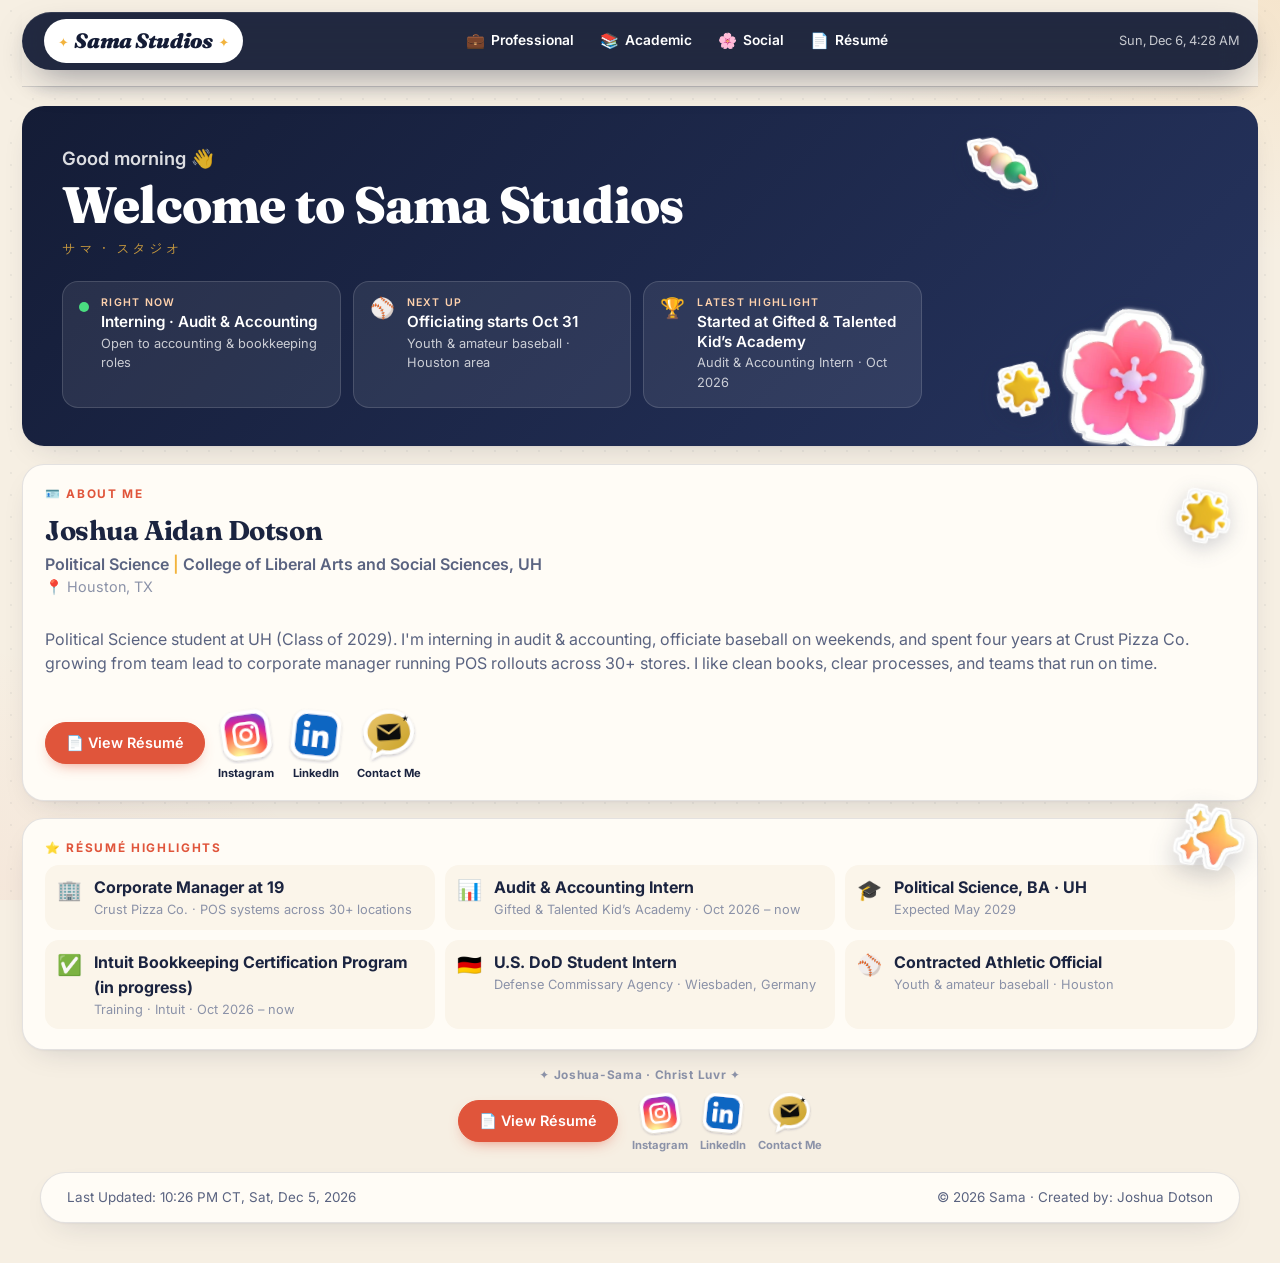
==== commit 38554bee: "Résumé v50: Miles Lee + Tony Rich 'May contact: Yes, with advance notice'; v49 images removed. sw sa" ====
--- a/index.html
+++ b/index.html
@@ -44,7 +44,7 @@
 <section class="glass panel hero s8 band b-soc"><span class="band-jp" lang="ja" aria-hidden="true">信仰</span><img class="stk band-stk" src="assets/stickers/p_latin_cross.webp" alt="" aria-hidden="true"><img class="stk band-stk2" src="assets/stickers/p_ps.webp" alt="" aria-hidden="true"><p class="eyebrow">Christ Luvr</p><h1>🌸 Social</h1><p class="lead"><span class="intro">Honestly, I just want to live a peaceful life in a two-story condo. I love Jesus Christ, and I believe that if I keep working hard, my dreams will come to fruition.</span><span class="badge"><svg class="ic sm" viewBox="0 0 24 24" aria-hidden="true" focusable="false" fill="none" stroke="currentColor" stroke-width="1.8" stroke-linecap="round" stroke-linejoin="round"> <path d="M6 9H4.5a2.5 2.5 0 0 1 0-5H6" /> <path d="M18 9h1.5a2.5 2.5 0 0 0 0-5H18" /> <path d="M4 22h16" /> <path d="M10 14.66V17c0 .55-.47.98-.97 1.21C7.85 18.75 7 20.24 7 22" /> <path d="M14 14.66V17c0 .55.47.98.97 1.21C16.15 18.75 17 20.24 17 22" /> <path d="M18 2H6v7a6 6 0 0 0 12 0V2Z" /> </svg><span class="bt"><span class="bl" data-banner="personal">Current goal</span>: Getting back in the gym</span></span></p><div class="btns ha-btns"><a class="btn" href="https://profile.playstation.com/oshuwuh" target="_blank" rel="noopener"><svg class="ic" viewBox="0 0 24 24" aria-hidden="true" focusable="false" fill="currentColor"><path d="M8.984 2.596v17.547l3.915 1.261V6.688c0-.69.304-1.151.794-.991.636.18.76.814.76 1.505v5.875c2.441 1.193 4.362-.002 4.362-3.152 0-3.237-1.126-4.675-4.438-5.827-1.307-.448-3.728-1.186-5.39-1.502zm4.656 16.241l6.296-2.275c.715-.258.826-.625.246-.818-.586-.192-1.637-.139-2.357.123l-4.205 1.5V14.98l.24-.085s1.201-.42 2.913-.615c1.696-.18 3.785.03 5.437.661 1.848.601 2.04 1.472 1.576 2.072-.465.6-1.622 1.036-1.622 1.036l-8.544 3.107V18.86zM1.807 18.6c-1.9-.545-2.214-1.668-1.352-2.32.801-.586 2.16-1.052 2.16-1.052l5.615-2.013v2.313L4.205 17c-.705.271-.825.632-.239.826.586.195 1.637.15 2.343-.12L8.247 17v2.074c-.12.03-.256.044-.39.073-1.939.331-3.996.196-6.038-.479z"/></svg>Playstation Profile</a><div class="soc-stks"><a class="soc-stk" href="https://www.real-fake-doors.com/" target="_blank" rel="noopener" aria-label="Click me"><img src="assets/stickers/p_sparkles.webp" alt="" width="58" height="58"><span>Click me</span></a><a class="soc-stk" href="https://instagram.com/joshuaaidandotson" target="_blank" rel="noopener" aria-label="Instagram @joshuaaidandotson"><img src="assets/stickers/stk_ig.svg" alt="" width="58" height="58"><span>Instagram</span></a><button class="soc-stk" type="button" data-open="contact" aria-label="Contact Me"><img src="assets/stickers/stk_ct.svg" alt="" width="58" height="58"><span>Contact Me</span></button></div></div></section><section class="glass panel stat-panel s4" aria-label="GTA VI release countdown"><p class="slabel">GTA VI release countdown</p><div class="chart" data-chart="gta"></div></section><section class="glass panel s4"><div class="ptitle"><h3><svg class="ic" viewBox="0 0 24 24" aria-hidden="true" focusable="false" fill="none" stroke="currentColor" stroke-width="1.8" stroke-linecap="round" stroke-linejoin="round"> <circle cx="12" cy="12" r="10" /> <circle cx="12" cy="12" r="6" /> <circle cx="12" cy="12" r="2" /> </svg>Goals</h3></div><ol class="list goals"><li>Praise God</li><li>Help the community</li><li>Get filthy rich</li></ol></section><section class="glass panel s4"><div class="ptitle"><h3><svg class="ic" viewBox="0 0 24 24" aria-hidden="true" focusable="false" fill="none" stroke="currentColor" stroke-width="1.8" stroke-linecap="round" stroke-linejoin="round"> <path d="M19 21v-2a4 4 0 0 0-4-4H9a4 4 0 0 0-4 4v2" /> <circle cx="12" cy="7" r="4" /> </svg>Short bio</h3></div><p>My name is Josh, and I love Jesus and anime. Most days I&#x27;m working or studying, and when I&#x27;m not, I&#x27;m gaming or spending time with my family. I do Bible study every morning at 9 AM, so if you&#x27;re ever interested, reach out!</p></section><figure class="glass panel photo-card s4"><img src="assets/joshua-restaurant.jpg" alt="Joshua in a brown tee in a restaurant booth under amber lights" loading="lazy" decoding="async"></figure><section class="glass panel stat-panel s4" aria-label="Birthday countdown — March 20"><p class="slabel">Birthday countdown — March 20</p><div class="chart" data-chart="bday"></div></section><section class="glass panel s4"><div class="ptitle"><h3><svg class="ic" viewBox="0 0 24 24" aria-hidden="true" focusable="false" fill="none" stroke="currentColor" stroke-width="1.8" stroke-linecap="round" stroke-linejoin="round"> <circle cx="12" cy="12" r="10" /> <path d="M6 12c0-1.7.7-3.2 1.8-4.2" /> <circle cx="12" cy="12" r="2" /> <path d="M18 12c0 1.7-.7 3.2-1.8 4.2" /> </svg>Song</h3></div><div class="vinyl-wrap"><div class="vinyl" aria-hidden="true"><span style="background:#111 url(assets/lasers-cover.jpg) center/cover"></span></div><div><b>The Show Goes On</b><p class="sub">Lupe Fiasco · <i>Lasers</i></p><img class="cover" src="assets/lasers-cover.jpg" alt="Lasers album cover by Lupe Fiasco" width="72" height="72"></div></div></section><section class="glass panel s8"><div class="ptitle"><h3><svg class="ic" viewBox="0 0 24 24" aria-hidden="true" focusable="false" fill="none" stroke="currentColor" stroke-width="1.8" stroke-linecap="round" stroke-linejoin="round"> <path d="M19 14c1.49-1.46 3-3.21 3-5.5A5.5 5.5 0 0 0 16.5 3c-1.76 0-3 .5-4.5 2-1.5-1.5-2.74-2-4.5-2A5.5 5.5 0 0 0 2 8.5c0 2.3 1.5 4.05 3 5.5l7 7Z" /> </svg>Interests</h3></div><div class="interests"><div class="int"><b><svg class="ic sm" viewBox="0 0 24 24" aria-hidden="true" focusable="false" fill="none" stroke="currentColor" stroke-width="1.8" stroke-linecap="round" stroke-linejoin="round"> <line x1="6" x2="10" y1="11" y2="11" /> <line x1="8" x2="8" y1="9" y2="13" /> <line x1="15" x2="15.01" y1="12" y2="12" /> <line x1="18" x2="18.01" y1="10" y2="10" /> <path d="M17.32 5H6.68a4 4 0 0 0-3.978 3.59c-.006.052-.01.101-.017.152C2.604 9.416 2 14.456 2 16a3 3 0 0 0 3 3c1 0 1.5-.5 2-1l1.414-1.414A2 2 0 0 1 9.828 16h4.344a2 2 0 0 1 1.414.586L17 18c.5.5 1 1 2 1a3 3 0 0 0 3-3c0-1.545-.604-6.584-.685-7.258-.007-.05-.011-.1-.017-.151A4 4 0 0 0 17.32 5z" /> </svg>Games</b><ul class="list"><li>GTA</li><li>Overwatch</li><li>Red Dead Redemption</li></ul></div><div class="int"><b><svg class="ic sm" viewBox="0 0 24 24" aria-hidden="true" focusable="false" fill="none" stroke="currentColor" stroke-width="1.8" stroke-linecap="round" stroke-linejoin="round"> <path d="M3 14h3a2 2 0 0 1 2 2v3a2 2 0 0 1-2 2H5a2 2 0 0 1-2-2v-7a9 9 0 0 1 18 0v7a2 2 0 0 1-2 2h-1a2 2 0 0 1-2-2v-3a2 2 0 0 1 2-2h3" /> </svg>Music</b><ul class="list"><li>Kendrick Lamar</li><li>Kid Cudi</li><li>MF DOOM</li><li>Mac Miller</li></ul></div><div class="int"><b><svg class="ic sm" viewBox="0 0 24 24" aria-hidden="true" focusable="false" fill="none" stroke="currentColor" stroke-width="1.8" stroke-linecap="round" stroke-linejoin="round"> <path d="M6 9H4.5a2.5 2.5 0 0 1 0-5H6" /> <path d="M18 9h1.5a2.5 2.5 0 0 0 0-5H18" /> <path d="M4 22h16" /> <path d="M10 14.66V17c0 .55-.47.98-.97 1.21C7.85 18.75 7 20.24 7 22" /> <path d="M14 14.66V17c0 .55.47.98.97 1.21C16.15 18.75 17 20.24 17 22" /> <path d="M18 2H6v7a6 6 0 0 0 12 0V2Z" /> </svg>Sports</b><ul class="list"><li>Soccer</li><li>Baseball</li><li>Swim</li></ul></div><div class="int"><b><svg class="ic sm" viewBox="0 0 24 24" aria-hidden="true" focusable="false" fill="none" stroke="currentColor" stroke-width="1.8" stroke-linecap="round" stroke-linejoin="round"> <path d="M3 2v7c0 1.1.9 2 2 2h4a2 2 0 0 0 2-2V2" /> <path d="M7 2v20" /> <path d="M21 15V2a5 5 0 0 0-5 5v6c0 1.1.9 2 2 2h3Zm0 0v7" /> </svg>Food</b><ul class="list"><li>Hibachi (New York Steak)</li><li>Fried Rice</li><li>Tacos</li><li>Chipotle</li></ul></div><div class="int"><b><svg class="ic sm" viewBox="0 0 24 24" aria-hidden="true" focusable="false" fill="none" stroke="currentColor" stroke-width="1.8" stroke-linecap="round" stroke-linejoin="round"> <rect width="20" height="15" x="2" y="7" rx="2" ry="2" /> <polyline points="17 2 12 7 7 2" /> </svg>TV</b><ul class="list"><li>That Time I Got Reincarnated as a Slime</li><li>Black Clover</li><li>Abbott Elementary</li></ul></div></div></section><section class="glass panel s4"><div class="ptitle"><h3><svg class="ic" viewBox="0 0 24 24" aria-hidden="true" focusable="false" fill="none" stroke="currentColor" stroke-width="1.8" stroke-linecap="round" stroke-linejoin="round"> <path d="M6 9H4.5a2.5 2.5 0 0 1 0-5H6" /> <path d="M18 9h1.5a2.5 2.5 0 0 0 0-5H18" /> <path d="M4 22h16" /> <path d="M10 14.66V17c0 .55-.47.98-.97 1.21C7.85 18.75 7 20.24 7 22" /> <path d="M14 14.66V17c0 .55.47.98.97 1.21C16.15 18.75 17 20.24 17 22" /> <path d="M18 2H6v7a6 6 0 0 0 12 0V2Z" /> </svg>Top games</h3></div><ol class="ranks"><li><span class="rk r1">1</span><span class="rn">GTA</span><span class="rm">🥇</span></li><li><span class="rk r2">2</span><span class="rn">Overwatch</span><span class="rm">🥈</span></li><li><span class="rk r3">3</span><span class="rn">Red Dead Redemption</span><span class="rm">🥉</span></li></ol></section><section class="glass panel s4"><div class="ptitle"><h3><svg class="ic" viewBox="0 0 24 24" aria-hidden="true" focusable="false" fill="none" stroke="currentColor" stroke-width="1.8" stroke-linecap="round" stroke-linejoin="round"> <line x1="6" x2="10" y1="11" y2="11" /> <line x1="8" x2="8" y1="9" y2="13" /> <line x1="15" x2="15.01" y1="12" y2="12" /> <line x1="18" x2="18.01" y1="10" y2="10" /> <path d="M17.32 5H6.68a4 4 0 0 0-3.978 3.59c-.006.052-.01.101-.017.152C2.604 9.416 2 14.456 2 16a3 3 0 0 0 3 3c1 0 1.5-.5 2-1l1.414-1.414A2 2 0 0 1 9.828 16h4.344a2 2 0 0 1 1.414.586L17 18c.5.5 1 1 2 1a3 3 0 0 0 3-3c0-1.545-.604-6.584-.685-7.258-.007-.05-.011-.1-.017-.151A4 4 0 0 0 17.32 5z" /> </svg>Hobbies</h3></div><ul class="list"><li>Hanging out with my cousin</li><li>Playing games</li><li>Bettering myself</li></ul></section><figure class="glass panel photo-card s4"><img src="assets/personal-celebrating.jpg" alt="Sheet cake reading Happy Birthday Shelley 19" loading="lazy" decoding="async"><figcaption><svg class="ic sm" viewBox="0 0 24 24" aria-hidden="true" focusable="false" fill="none" stroke="currentColor" stroke-width="1.8" stroke-linecap="round" stroke-linejoin="round"> <path d="M14.5 4h-5L7 7H4a2 2 0 0 0-2 2v9a2 2 0 0 0 2 2h16a2 2 0 0 0 2-2V9a2 2 0 0 0-2-2h-3l-2.5-3z" /> <circle cx="12" cy="13" r="3" /> </svg>Celebrating my Birthday at work</figcaption></figure><figure class="glass panel photo-card s4"><img src="assets/joshua-flower-wall.jpg" alt="Joshua seated in a white shirt in front of a flower wall" loading="lazy" decoding="async"><figcaption><svg class="ic sm" viewBox="0 0 24 24" aria-hidden="true" focusable="false" fill="none" stroke="currentColor" stroke-width="1.8" stroke-linecap="round" stroke-linejoin="round"> <path d="M14.5 4h-5L7 7H4a2 2 0 0 0-2 2v9a2 2 0 0 0 2 2h16a2 2 0 0 0 2-2V9a2 2 0 0 0-2-2h-3l-2.5-3z" /> <circle cx="12" cy="13" r="3" /> </svg>Trip to Istanbul</figcaption></figure><section class="glass panel s4"><div class="ptitle"><h3><svg class="ic" viewBox="0 0 24 24" aria-hidden="true" focusable="false" fill="none" stroke="currentColor" stroke-width="1.8" stroke-linecap="round" stroke-linejoin="round"> <path d="M16 21v-2a4 4 0 0 0-4-4H6a4 4 0 0 0-4 4v2" /> <circle cx="9" cy="7" r="4" /> <path d="M22 21v-2a4 4 0 0 0-3-3.87" /> <path d="M16 3.13a4 4 0 0 1 0 7.75" /> </svg>Social links</h3></div><p class="sl-handle">@joshuaaidandotson</p><div class="soc-stks"><a class="soc-stk" href="https://instagram.com/joshuaaidandotson" target="_blank" rel="noopener" aria-label="Instagram @joshuaaidandotson"><img src="assets/stickers/stk_ig.svg" alt="" width="58" height="58"><span>Instagram</span></a><a class="soc-stk" href="https://www.linkedin.com/in/joshuaaidandotson/" target="_blank" rel="noopener" aria-label="LinkedIn"><img src="assets/stickers/stk_li.svg" alt="" width="58" height="58"><span>LinkedIn</span></a><a class="soc-stk" href="https://x.com/Joshuwuhhh" target="_blank" rel="noopener" aria-label="X @Joshuwuhhh"><img src="assets/stickers/stk_x.svg" alt="" width="58" height="58"><span>X</span></a><button class="soc-stk" type="button" data-open="contact" aria-label="Contact Me"><img src="assets/stickers/stk_ct.svg" alt="" width="58" height="58"><span>Contact Me</span></button></div></section><section class="glass panel s8"><div class="ptitle"><h3><svg class="ic" viewBox="0 0 24 24" aria-hidden="true" focusable="false" fill="none" stroke="currentColor" stroke-width="1.8" stroke-linecap="round" stroke-linejoin="round"> <path d="M12 7v14" /> <path d="M3 18a1 1 0 0 1-1-1V4a1 1 0 0 1 1-1h5a4 4 0 0 1 4 4 4 4 0 0 1 4-4h5a1 1 0 0 1 1 1v13a1 1 0 0 1-1 1h-6a3 3 0 0 0-3 3 3 3 0 0 0-3-3z" /> </svg>Christianity</h3></div><blockquote class="verse">“But thanks be to God, which giveth us the victory through our Lord Jesus Christ.”<cite>1 Corinthians 15:57 (KJV)</cite></blockquote></section>
 </main><main class="dash board" id="b-resume" data-board="resume" data-title="My Resume" hidden>
 <section class="glass panel hero s12 band b-res"><span class="band-jp" lang="ja" aria-hidden="true">履歴書</span><p class="eyebrow">Joshua Aidan Dotson · Political Science <span class="gold-bar">|</span> College of Liberal Arts and Social Sciences, UH</p><h1>📄 My Resume</h1><p class="lead"><span class="intro">My full résumé: work history, education, training and skills.</span></p><div class="btns ha-btns"><a class="btn" href="assets/Joshua_Dotson_Resume.pdf" download><svg class="ic" viewBox="0 0 24 24" aria-hidden="true" focusable="false" fill="none" stroke="currentColor" stroke-width="1.8" stroke-linecap="round" stroke-linejoin="round"> <path d="M21 15v4a2 2 0 0 1-2 2H5a2 2 0 0 1-2-2v-4" /> <polyline points="7 10 12 15 17 10" /> <line x1="12" x2="12" y1="15" y2="3" /> </svg>Download Résumé<span class="pdf-x"> (PDF)</span></a></div></section>
-<section class="glass panel s12 pdfview" aria-label="Résumé PDF"><div class="res-pages"><img src="assets/resume_v49_p1.webp" alt="Résumé page 1 of 2" width="1445" height="1870"><img src="assets/resume_v49_p2.webp" alt="Résumé page 2 of 2" width="1445" height="1870" loading="lazy"></div></section>
+<section class="glass panel s12 pdfview" aria-label="Résumé PDF"><div class="res-pages"><img src="assets/resume_v50_p1.webp" alt="Résumé page 1 of 2" width="1445" height="1870"><img src="assets/resume_v50_p2.webp" alt="Résumé page 2 of 2" width="1445" height="1870" loading="lazy"></div></section>
 </main>
 <footer class="glass foot"><span id="foot-title">Last Updated</span><span>© 2026 Sama · Created by: Joshua Dotson</span></footer>
 <div class="modal" id="contact" role="dialog" aria-modal="true" aria-labelledby="contact-title" hidden>
--- a/style.css
+++ b/style.css
@@ -301,7 +301,7 @@
 .dash.packed{grid-auto-rows:2px;row-gap:0!important;align-items:start}
 .dash.packed>*{margin:0!important;align-self:start}
 .dash.packed>.pk-fill{align-self:stretch!important}
-/* résumé v49: static page images, full content width (replaces PDF.js canvas viewer) */
+/* résumé v50: static page images, full content width (replaces PDF.js canvas viewer) */
 .dash .pdfview{width:auto!important;max-width:none!important;justify-self:stretch!important;padding:16px!important}
 .res-pages{display:flex;flex-direction:column;align-items:center;gap:16px}
 .res-pages img{display:block;width:100%;max-width:900px;height:auto;background:#fff;border-radius:6px;box-shadow:0 10px 30px rgba(0,0,0,.3)}
